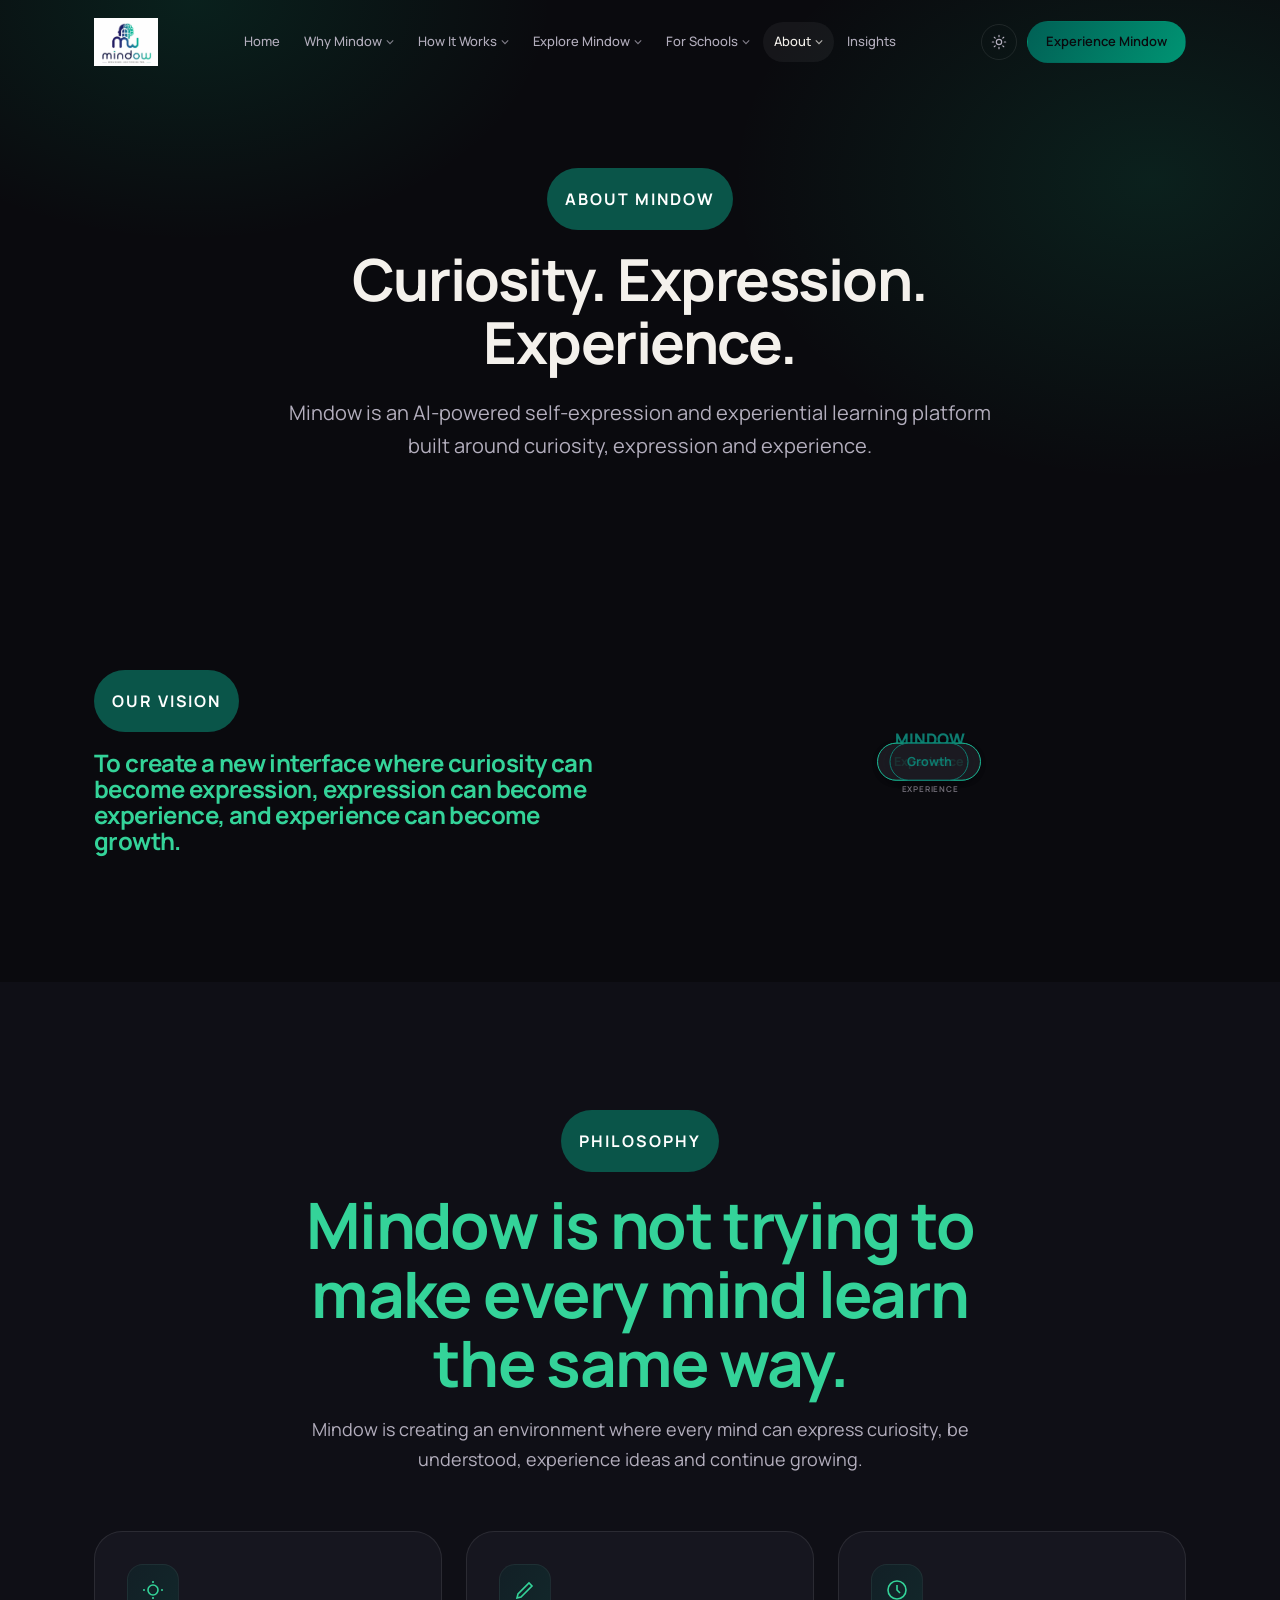
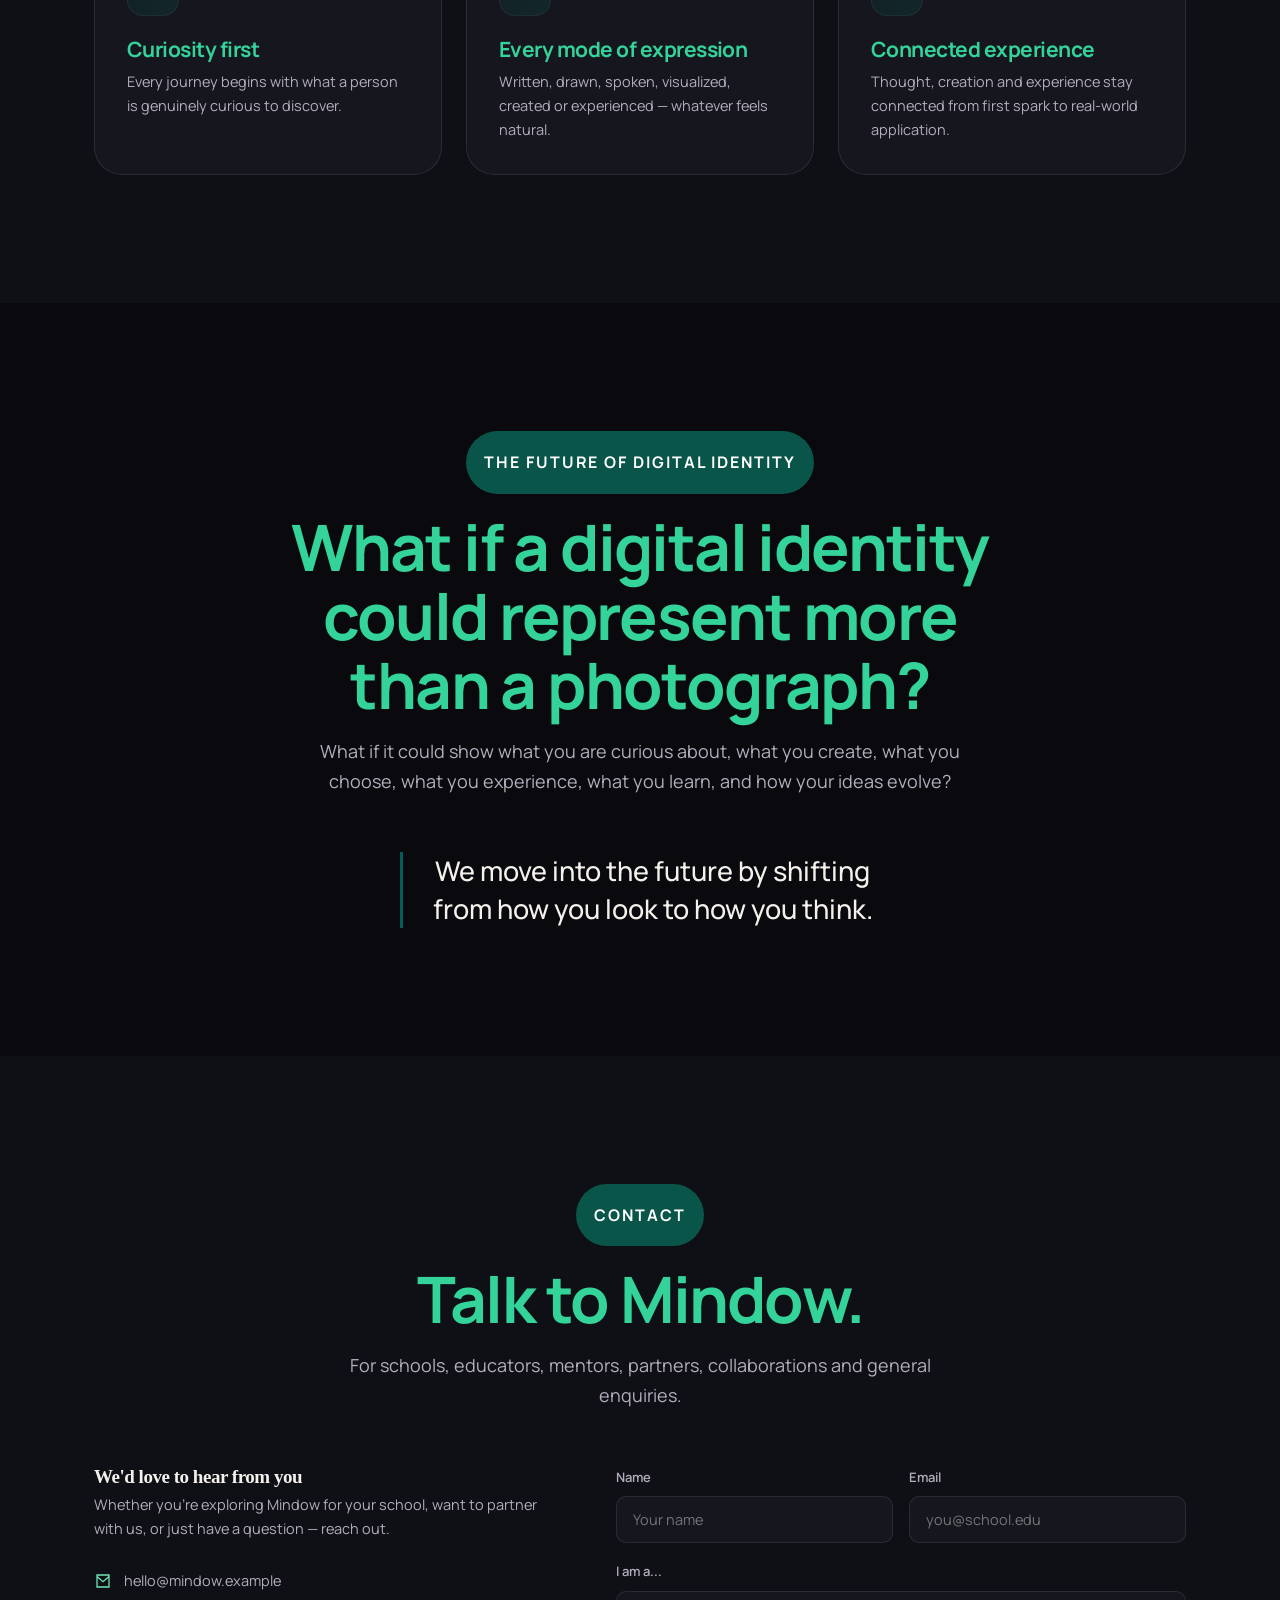
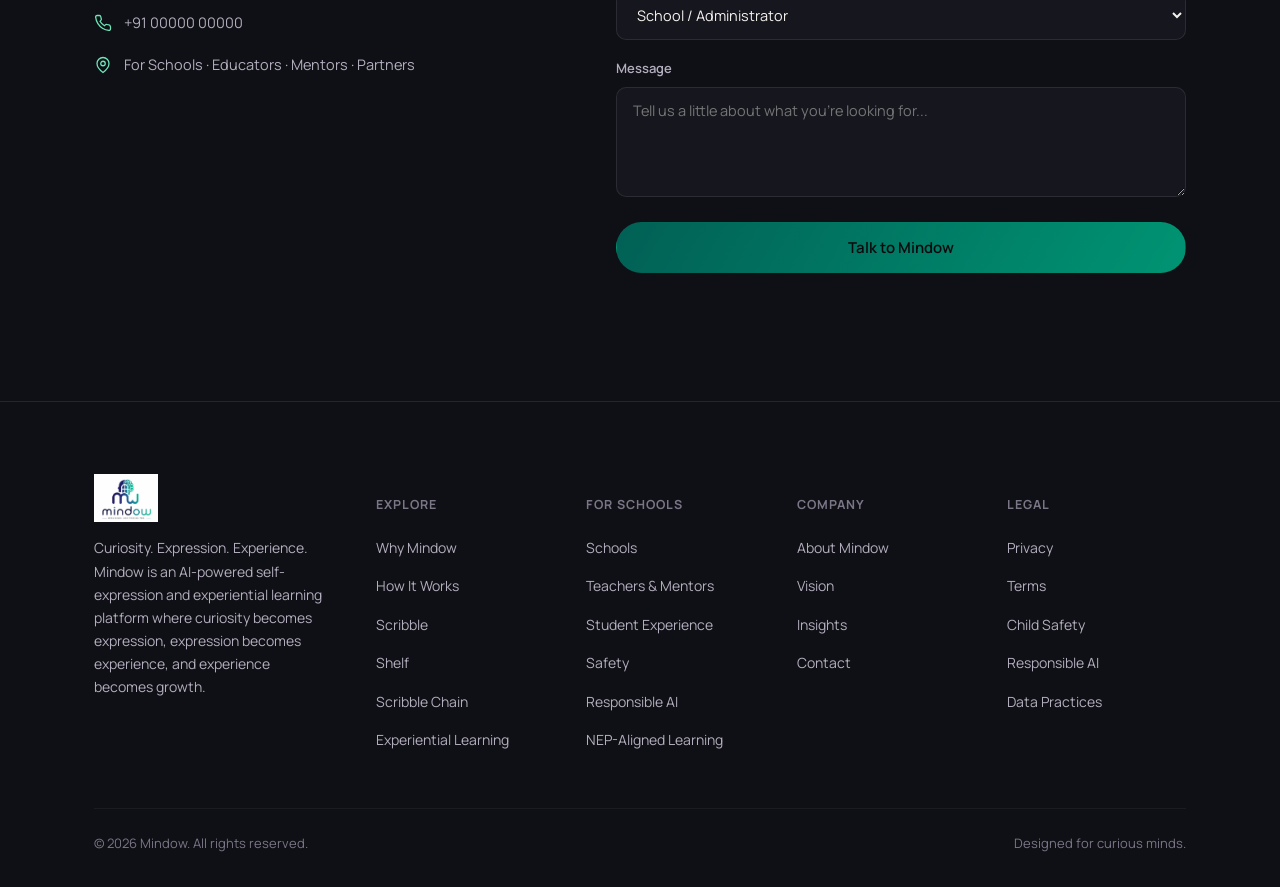
==== about.html @ be4a149d "Apply 7 design updates: logo, emerald green headings, remove login/intent-interface/scribble-chain, " ====
<!doctype html>
<html lang="en">
<head>
<meta charset="UTF-8">
<meta name="viewport" content="width=device-width, initial-scale=1.0">
<title>About Mindow — Curiosity. Expression. Experience.</title>
<meta name="description" content="Mindow is an AI-powered self-expression and experiential learning platform. Learn about our vision, philosophy, and the future of digital identity.">
<link rel="icon" href="data:image/svg+xml,%3Csvg xmlns='http://www.w3.org/2000/svg' viewBox='0 0 32 32'%3E%3Ccircle cx='16' cy='16' r='15' fill='%230a0a0e'/%3E%3Cpath d='M16 5v22M8 10c4 3 4 9 0 12M24 10c-4 3-4 9 0 12' stroke='%238b7cff' stroke-width='2' fill='none' stroke-linecap='round'/%3E%3C/svg%3E">
<link rel="stylesheet" href="css/style.css?v=7">
<script>(function(){try{var t=localStorage.getItem('mindow-theme');if(t==='light')document.documentElement.setAttribute('data-theme','light');}catch(e){}})();</script>
</head>
<body>

<header class="site-header">
  <div class="container nav-inner">
    <a href="index.html" class="logo"><img src="img/logo.png" alt="Mindow" class="logo-img"></a>
    <nav class="main-nav">
      <div class="nav-item"><a href="index.html" class="nav-link">Home</a></div>
      <div class="nav-item">
        <a href="why-mindow.html" class="nav-link">Why Mindow <svg class="nav-caret" viewBox="0 0 10 6" fill="none"><path d="M1 1l4 4 4-4" stroke="currentColor" stroke-width="1.4"/></svg></a>
        <div class="mega">
          <a href="why-mindow.html#the-problem"><span class="mega-title">The Problem</span><span class="mega-desc">Why digital identity needs to evolve</span></a>
          <a href="why-mindow.html#curiosity"><span class="mega-title">Learning Starts With Curiosity</span><span class="mega-desc">A different starting question</span></a>
          <a href="why-mindow.html#face-to-mind"><span class="mega-title">From Face to Mind</span><span class="mega-desc">The evolution of digital identity</span></a>
          <a href="why-mindow.html#expression"><span class="mega-title">Mode of Expression, Redefined</span><span class="mega-desc">Beyond words alone</span></a>
          <a href="why-mindow.html#philosophy"><span class="mega-title">Mindow Philosophy</span><span class="mega-desc">One environment, every mind</span></a>
        </div>
      </div>
      <div class="nav-item">
        <a href="how-it-works.html" class="nav-link">How It Works <svg class="nav-caret" viewBox="0 0 10 6" fill="none"><path d="M1 1l4 4 4-4" stroke="currentColor" stroke-width="1.4"/></svg></a>
        <div class="mega">
          <a href="how-it-works.html#scribble"><span class="mega-title">Scribble</span><span class="mega-desc">How I think & create</span></a>
          <a href="how-it-works.html#shelf"><span class="mega-title">Shelf</span><span class="mega-desc">What I choose & explore</span></a>
          <a href="how-it-works.html#intent-scribble"><span class="mega-title">Intent Interactive Scribble</span><span class="mega-desc">One idea, an entire journey</span></a>
          <a href="how-it-works.html#scribble-chain"><span class="mega-title">Scribble Chain</span><span class="mega-desc">Curiosity as a continuous loop</span></a>
          <a href="how-it-works.html#experiential-learning"><span class="mega-title">Experiential Learning</span><span class="mega-desc">Turning curiosity into experience</span></a>
          <a href="how-it-works.html#mentor-student"><span class="mega-title">Mentor ↔ Student</span><span class="mega-desc">A two-way interface</span></a>
          <a href="how-it-works.html#ai"><span class="mega-title">AI Understanding</span><span class="mega-desc">Assisting, never replacing judgment</span></a>
        </div>
      </div>
      <div class="nav-item">
        <a href="explore-mindow.html" class="nav-link">Explore Mindow <svg class="nav-caret" viewBox="0 0 10 6" fill="none"><path d="M1 1l4 4 4-4" stroke="currentColor" stroke-width="1.4"/></svg></a>
        <div class="mega">
          <a href="explore-mindow.html#scribble"><span class="mega-title">Experience a Scribble</span><span class="mega-desc">Try the interactive demo</span></a>
          <a href="explore-mindow.html#shelf"><span class="mega-title">Explore a Shelf</span><span class="mega-desc">See an evolving world of interests</span></a>
          <a href="explore-mindow.html#social-wall"><span class="mega-title">Social Wall</span><span class="mega-desc">Different minds, one environment</span></a>
          <a href="explore-mindow.html#learning-journey"><span class="mega-title">Learning Journey</span><span class="mega-desc">The full Mindow path</span></a>
          <a href="explore-mindow.html#loop"><span class="mega-title">Mindow Learning Loop</span><span class="mega-desc">The signature product loop</span></a>
        </div>
      </div>
      <div class="nav-item">
        <a href="for-schools.html" class="nav-link">For Schools <svg class="nav-caret" viewBox="0 0 10 6" fill="none"><path d="M1 1l4 4 4-4" stroke="currentColor" stroke-width="1.4"/></svg></a>
        <div class="mega">
          <a href="for-schools.html#overview"><span class="mega-title">For Schools</span><span class="mega-desc">A new interface, not another LMS</span></a>
          <a href="for-schools.html#mentors"><span class="mega-title">Teachers & Mentors</span><span class="mega-desc">New ways to communicate intent</span></a>
          <a href="for-schools.html#students"><span class="mega-title">Student Experience</span><span class="mega-desc">Express, create, explore</span></a>
          <a href="for-schools.html#experiential-learning"><span class="mega-title">Experiential Learning</span><span class="mega-desc">Connected, not disconnected</span></a>
          <a href="for-schools.html#safety"><span class="mega-title">Safety & Responsible AI</span><span class="mega-desc">Built in from the beginning</span></a>
          <a href="for-schools.html#nep"><span class="mega-title">NEP-Aligned Learning</span><span class="mega-desc">Experiential, holistic, competency-based</span></a>
        </div>
      </div>
      <div class="nav-item">
        <a href="about.html" class="nav-link active">About <svg class="nav-caret" viewBox="0 0 10 6" fill="none"><path d="M1 1l4 4 4-4" stroke="currentColor" stroke-width="1.4"/></svg></a>
        <div class="mega">
          <a href="about.html#about"><span class="mega-title">About Mindow</span><span class="mega-desc">Who we are</span></a>
          <a href="about.html#vision"><span class="mega-title">Vision</span><span class="mega-desc">Where we're headed</span></a>
          <a href="about.html#philosophy"><span class="mega-title">Philosophy</span><span class="mega-desc">The idea behind the product</span></a>
          <a href="about.html#future-identity"><span class="mega-title">The Future of Digital Identity</span><span class="mega-desc">More than a photograph</span></a>
          <a href="about.html#contact"><span class="mega-title">Contact</span><span class="mega-desc">Talk to Mindow</span></a>
        </div>
      </div>
      <div class="nav-item"><a href="insights.html" class="nav-link">Insights</a></div>
    </nav>
    <div class="nav-right">
      <button class="theme-toggle" aria-label="Toggle light and dark theme" type="button">
        <svg class="icon-sun" viewBox="0 0 24 24" fill="none" stroke="currentColor" stroke-width="1.8"><circle cx="12" cy="12" r="4"/><path d="M12 2v2M12 20v2M4.9 4.9l1.4 1.4M17.7 17.7l1.4 1.4M2 12h2M20 12h2M4.9 19.1l1.4-1.4M17.7 6.3l1.4-1.4" stroke-linecap="round"/></svg>
        <svg class="icon-moon" viewBox="0 0 24 24" fill="none" stroke="currentColor" stroke-width="1.8"><path d="M21 12.79A9 9 0 1111.21 3 7 7 0 0021 12.79z" stroke-linecap="round" stroke-linejoin="round"/></svg>
      </button>
      <a href="explore-mindow.html" class="btn btn-primary btn-sm">Experience Mindow</a>
      <button class="nav-toggle" aria-label="Open menu"><span></span><span></span><span></span></button>
    </div>
  </div>
</header>

<div class="mobile-panel">
  <a href="index.html" style="font-family:'Fraunces',serif;font-size:19px;display:block;padding:16px 0;border-bottom:1px solid var(--border-soft);">Home</a>
  <details class="mobile-group"><summary>Why Mindow <span>+</span></summary><ul>
    <li><a href="why-mindow.html#the-problem">The Problem</a></li>
    <li><a href="why-mindow.html#curiosity">Learning Starts With Curiosity</a></li>
    <li><a href="why-mindow.html#face-to-mind">From Face to Mind</a></li>
    <li><a href="why-mindow.html#expression">Mode of Expression, Redefined</a></li>
    <li><a href="why-mindow.html#philosophy">Mindow Philosophy</a></li>
  </ul></details>
  <details class="mobile-group"><summary>How It Works <span>+</span></summary><ul>
    <li><a href="how-it-works.html#scribble">Scribble</a></li>
    <li><a href="how-it-works.html#shelf">Shelf</a></li>
    <li><a href="how-it-works.html#intent-scribble">Intent Interactive Scribble</a></li>
    <li><a href="how-it-works.html#scribble-chain">Scribble Chain</a></li>
    <li><a href="how-it-works.html#mentor-student">Mentor ↔ Student</a></li>
  </ul></details>
  <details class="mobile-group"><summary>Explore Mindow <span>+</span></summary><ul>
    <li><a href="explore-mindow.html#scribble">Experience a Scribble</a></li>
    <li><a href="explore-mindow.html#shelf">Explore a Shelf</a></li>
    <li><a href="explore-mindow.html#social-wall">Social Wall</a></li>
    <li><a href="explore-mindow.html#loop">Mindow Learning Loop</a></li>
  </ul></details>
  <details class="mobile-group"><summary>For Schools <span>+</span></summary><ul>
    <li><a href="for-schools.html#overview">For Schools</a></li>
    <li><a href="for-schools.html#mentors">Teachers & Mentors</a></li>
    <li><a href="for-schools.html#students">Student Experience</a></li>
    <li><a href="for-schools.html#safety">Safety & Responsible AI</a></li>
    <li><a href="for-schools.html#nep">NEP-Aligned Learning</a></li>
  </ul></details>
  <details class="mobile-group" open><summary>About <span>+</span></summary><ul>
    <li><a href="about.html#about">About Mindow</a></li>
    <li><a href="about.html#vision">Vision</a></li>
    <li><a href="about.html#future-identity">Future of Digital Identity</a></li>
    <li><a href="about.html#contact">Contact</a></li>
  </ul></details>
  <a href="insights.html" style="font-family:'Fraunces',serif;font-size:19px;display:block;padding:16px 0;border-bottom:1px solid var(--border-soft);">Insights</a>
  <div class="mobile-cta">
    <a href="explore-mindow.html" class="btn btn-primary">Experience Mindow</a>
    <a href="for-schools.html" class="btn btn-ghost">For Schools</a>
  </div>
</div>

<main>

<section class="page-hero" id="about">
  <div class="bg-glow"></div>
  <div class="container">
    <div class="eyebrow" data-reveal>About Mindow</div>
    <h1 data-reveal data-reveal-delay="1">Curiosity. Expression. Experience.</h1>
    <p class="lede" data-reveal data-reveal-delay="2">Mindow is an AI-powered self-expression and experiential learning platform built around curiosity, expression and experience.</p>
  </div>
</section>

<section class="section" id="vision">
  <div class="container grid-2" style="gap:64px; align-items:center;">
    <div data-reveal>
      <div class="eyebrow">Our Vision</div>
      <h2>To create a new interface where curiosity can become expression, expression can become experience, and experience can become growth.</h2>
    </div>
    <div class="loop-wrap" data-reveal data-reveal-delay="2" style="max-width:420px">
      <svg class="loop-svg" viewBox="0 0 200 200"><circle class="track" cx="100" cy="100" r="88"/></svg>
      <div class="loop-center"><b>MINDOW</b><span>curiosity · expression · experience</span></div>
      <div class="loop-node">Curiosity</div>
      <div class="loop-node">Expression</div>
      <div class="loop-node">Experience</div>
      <div class="loop-node">Growth</div>
    </div>
  </div>
</section>

<section class="section section-alt" id="philosophy">
  <div class="container">
    <div class="section-head center">
      <div class="eyebrow">Philosophy</div>
      <h2>Mindow is not trying to make every mind learn the same way.</h2>
      <p>Mindow is creating an environment where every mind can express curiosity, be understood, experience ideas and continue growing.</p>
    </div>
    <div class="grid-3" data-reveal>
      <div class="card pillar-card"><div class="icon-badge"><svg viewBox="0 0 24 24" fill="none" stroke-width="1.6"><circle cx="12" cy="12" r="5"/><path d="M12 3v2M12 19v2M4 12H2M22 12h-2"/></svg></div><h3>Curiosity first</h3><p>Every journey begins with what a person is genuinely curious to discover.</p></div>
      <div class="card pillar-card"><div class="icon-badge"><svg viewBox="0 0 24 24" fill="none" stroke-width="1.6"><path d="M4 20l4-1 11-11-3-3L5 16z"/></svg></div><h3>Every mode of expression</h3><p>Written, drawn, spoken, visualized, created or experienced — whatever feels natural.</p></div>
      <div class="card pillar-card"><div class="icon-badge"><svg viewBox="0 0 24 24" fill="none" stroke-width="1.6"><circle cx="12" cy="12" r="9"/><path d="M12 7v5l3 3"/></svg></div><h3>Connected experience</h3><p>Thought, creation and experience stay connected from first spark to real-world application.</p></div>
    </div>
  </div>
</section>

<section class="section" id="future-identity">
  <div class="container">
    <div class="section-head center">
      <div class="eyebrow">The Future of Digital Identity</div>
      <h2>What if a digital identity could represent more than a photograph?</h2>
      <p>What if it could show what you are curious about, what you create, what you choose, what you experience, what you learn, and how your ideas evolve?</p>
    </div>
    <p class="key-message" style="text-align:center;max-width:480px;margin:0 auto" data-reveal>We move into the future by shifting from how you look to how you think.</p>
  </div>
</section>

<section class="section section-alt" id="contact">
  <div class="container">
    <div class="section-head center">
      <div class="eyebrow">Contact</div>
      <h2>Talk to Mindow.</h2>
      <p>For schools, educators, mentors, partners, collaborations and general enquiries.</p>
    </div>
    <div class="contact-wrap">
      <div data-reveal>
        <h4 style="font-family:'Fraunces',serif;font-size:19px;margin-bottom:6px">We'd love to hear from you</h4>
        <p style="font-size:14.5px">Whether you're exploring Mindow for your school, want to partner with us, or just have a question — reach out.</p>
        <ul class="contact-list">
          <li><svg viewBox="0 0 24 24" fill="none" stroke-width="1.7"><path d="M4 4h16v16H4zM4 6l8 7 8-7"/></svg> hello@mindow.example</li>
          <li><svg viewBox="0 0 24 24" fill="none" stroke-width="1.7"><path d="M22 16.9v3a2 2 0 01-2.2 2 19.8 19.8 0 01-8.6-3 19.5 19.5 0 01-6-6 19.8 19.8 0 01-3-8.7A2 2 0 014.1 2h3a2 2 0 012 1.7c.1.9.3 1.8.6 2.7a2 2 0 01-.5 2.1L8 9.7a16 16 0 006 6l1.2-1.2a2 2 0 012.1-.5c.9.3 1.8.5 2.7.6a2 2 0 011.7 2z"/></svg> +91 00000 00000</li>
          <li><svg viewBox="0 0 24 24" fill="none" stroke-width="1.7"><path d="M20 10c0 6-8 12-8 12s-8-6-8-12a8 8 0 0116 0z"/><circle cx="12" cy="10" r="3"/></svg> For Schools · Educators · Mentors · Partners</li>
        </ul>
      </div>
      <div data-reveal data-reveal-delay="2">
        <form data-static-form>
          <div class="grid-2" style="gap:16px;grid-template-columns:1fr 1fr">
            <div class="form-field"><label for="name">Name</label><input id="name" type="text" required placeholder="Your name"></div>
            <div class="form-field"><label for="email">Email</label><input id="email" type="email" required placeholder="you@school.edu"></div>
          </div>
          <div class="form-field">
            <label for="role">I am a...</label>
            <select id="role">
              <option>School / Administrator</option>
              <option>Educator / Mentor</option>
              <option>Parent / Guardian</option>
              <option>Partner / Collaborator</option>
              <option>General Enquiry</option>
            </select>
          </div>
          <div class="form-field"><label for="message">Message</label><textarea id="message" placeholder="Tell us a little about what you're looking for..."></textarea></div>
          <button type="submit" class="btn btn-primary" style="width:100%">Talk to Mindow</button>
        </form>
        <div class="form-success">Thank you — your message has been received. The Mindow team will be in touch shortly.</div>
      </div>
    </div>
  </div>
</section>

</main>

<footer class="site-footer">
  <div class="container">
    <div class="footer-grid">
      <div class="footer-brand">
        <a href="index.html" class="logo"><img src="img/logo.png" alt="Mindow" class="logo-img"></a>
        <p>Curiosity. Expression. Experience. Mindow is an AI-powered self-expression and experiential learning platform where curiosity becomes expression, expression becomes experience, and experience becomes growth.</p>
      </div>
      <div class="footer-col"><h5>Explore</h5><ul>
        <li><a href="why-mindow.html">Why Mindow</a></li>
        <li><a href="how-it-works.html">How It Works</a></li>
        <li><a href="how-it-works.html#scribble">Scribble</a></li>
        <li><a href="how-it-works.html#shelf">Shelf</a></li>
        <li><a href="how-it-works.html#scribble-chain">Scribble Chain</a></li>
        <li><a href="how-it-works.html#experiential-learning">Experiential Learning</a></li>
      </ul></div>
      <div class="footer-col"><h5>For Schools</h5><ul>
        <li><a href="for-schools.html">Schools</a></li>
        <li><a href="for-schools.html#mentors">Teachers & Mentors</a></li>
        <li><a href="for-schools.html#students">Student Experience</a></li>
        <li><a href="for-schools.html#safety">Safety</a></li>
        <li><a href="for-schools.html#safety">Responsible AI</a></li>
        <li><a href="for-schools.html#nep">NEP-Aligned Learning</a></li>
      </ul></div>
      <div class="footer-col"><h5>Company</h5><ul>
        <li><a href="about.html">About Mindow</a></li>
        <li><a href="about.html#vision">Vision</a></li>
        <li><a href="insights.html">Insights</a></li>
        <li><a href="about.html#contact">Contact</a></li>
      </ul></div>
      <div class="footer-col"><h5>Legal</h5><ul>
        <li><a href="legal.html#privacy">Privacy</a></li>
        <li><a href="legal.html#terms">Terms</a></li>
        <li><a href="legal.html#child-safety">Child Safety</a></li>
        <li><a href="legal.html#responsible-ai">Responsible AI</a></li>
        <li><a href="legal.html#data-practices">Data Practices</a></li>
      </ul></div>
    </div>
    <div class="footer-bottom">
      <span>© 2026 Mindow. All rights reserved.</span>
      <span>Designed for curious minds.</span>
    </div>
  </div>
</footer>

<script src="js/main.js"></script>
</body>
</html>
---- css/style.css ----
/* ==========================================================================
   MINDOW — Design System
   Curiosity. Expression. Experience.
   ========================================================================== */

@import url('https://fonts.googleapis.com/css2?family=Manrope:wght@400;500;600;700;800&display=swap');

:root, [data-theme="light"]{
  /* Beige base + emerald green accent */
  --bg:            #f5f0e8;
  --bg-soft:       #ede7d9;
  --surface:       #faf7f2;
  --surface-2:     #f0ebe1;
  --border:        rgba(20,16,10,0.12);
  --border-soft:   rgba(20,16,10,0.07);
  --hover-tint:    rgba(20,16,10,.045);
  --header-scrim:  rgba(245,240,232,.88);

  --text:          #18151f;
  --text-dim:      #514c5c;
  --text-faint:    #8b8695;

  --violet:        #016055;
  --violet-soft:   rgba(1,96,85,0.65);
  --coral:         #009473;
  --gold:          #016055;
  --teal:          #1cb08f;

  color-scheme: light;
}

[data-theme="dark"]{
  /* Dark base + emerald green accent */
  --bg:            #0a0a0e;
  --bg-soft:       #0f0f16;
  --surface:       #16161f;
  --surface-2:     #1c1c28;
  --border:        rgba(255,255,255,0.09);
  --border-soft:   rgba(255,255,255,0.05);
  --hover-tint:    rgba(255,255,255,.05);
  --header-scrim:  rgba(10,10,14,.78);

  --text:          #f4f1ec;
  --text-dim:      #b3aebd;
  --text-faint:    #7a7686;

  --violet:        #10b981;
  --violet-soft:   rgba(16,185,129,0.65);
  --coral:         #34d399;
  --gold:          #6ee7b7;
  --teal:          #34d399;

  color-scheme: dark;
}

:root{
  --grad-primary:  linear-gradient(120deg, #016055 0%, #009473 100%);
  --grad-soft:     linear-gradient(120deg, rgba(1,96,85,.14) 0%, rgba(0,148,115,.14) 100%);
  --grad-line:     linear-gradient(90deg, #016055, #009473);

  --radius-s:      10px;
  --radius-m:      18px;
  --radius-l:      28px;
  --radius-full:   999px;

  --container:     1220px;
  --gutter:        clamp(20px, 5vw, 64px);

  --ease:          cubic-bezier(.16,.84,.44,1);
  --shadow-soft:   0 30px 80px -30px rgba(0,0,0,.6);
}

*, *::before, *::after{ box-sizing:border-box; }
html{ scroll-behavior:smooth; }
section[id], article[id]{ scroll-margin-top:96px; }

body{
  margin:0;
  background:var(--bg);
  color:var(--text);
  font-family:'Manrope', -apple-system, BlinkMacSystemFont, sans-serif;
  font-size:16px;
  line-height:1.65;
  -webkit-font-smoothing:antialiased;
  overflow-x:hidden;
}

img,svg{ max-width:100%; display:block; }

h1,h2,h3,h4{
  font-family:'Manrope', sans-serif;
  font-weight:700;
  line-height:1.08;
  letter-spacing:-0.025em;
  margin:0;
  color:var(--text);
}

.section h2, .section h3, .section-head h2, .cl-heading { color: #013d35; }
[data-theme="dark"] .section h2, [data-theme="dark"] .section h3, [data-theme="dark"] .section-head h2, [data-theme="dark"] .cl-heading { color: #34d399; }

p{ margin:0; color:var(--text-dim); }

a{ color:inherit; text-decoration:none; }

ul{ margin:0; padding:0; list-style:none; }

button{ font-family:inherit; cursor:pointer; }

::selection{ background:var(--violet); color:#fff; }

/* Background noise / gradient wash used behind hero + big sections */
.bg-glow{
  position:absolute;
  inset:0;
  pointer-events:none;
  z-index:0;
  background:
    radial-gradient(600px 400px at 15% 0%, rgba(5,150,105,.16), transparent 60%),
    radial-gradient(700px 500px at 90% 20%, rgba(16,185,129,.13), transparent 60%);
}

/* ---------- layout ---------- */
.container{
  max-width:var(--container);
  margin:0 auto;
  padding:0 var(--gutter);
  position:relative;
  z-index:1;
}

.section{
  position:relative;
  padding:clamp(64px, 10vw, 140px) 0;
  overflow:hidden;
}

.section-tight{ padding:clamp(48px, 6vw, 88px) 0; }

.section-divider{
  border:none;
  height:1px;
  background:linear-gradient(90deg, transparent, var(--border), transparent);
  margin:0;
}

.section-alt{ background:var(--bg-soft); }

.eyebrow{
  display:inline-flex;
  align-items:center;
  gap:8px;
  font-size:16px;
  font-weight:700;
  letter-spacing:.12em;
  text-transform:uppercase;
   
  color:#FFF;
  margin-bottom:18px;
background: #0a5549;
  border-radius: 999px;
  padding :18px;
}

/* .eyebrow::before{
  content:'';
  width:7px; height:7px;
  border-radius:50%;
  background:var(--grad-primary);
} */

.section-head{
  max-width:720px;
  margin-bottom:56px;
}

.section-head.center{ margin-left:auto; margin-right:auto; text-align:center; }

.section-head h2{ font-size:clamp(36px, 5vw, 64px); }

.section-head p{ margin-top:18px; font-size:18px; max-width:60ch; }

.section-head.center p{ margin-left:auto; margin-right:auto; }

.grad-text{
  background:var(--grad-primary);
  -webkit-background-clip:text;
  background-clip:text;
  color:transparent;
}

.lede{ font-size:clamp(17px, 1.6vw, 20px); color:var(--text-dim); max-width:62ch; }

.key-message{
  font-family:'Manrope', sans-serif;
  font-size:clamp(20px, 2.2vw, 27px);
  font-weight:500;
  color:var(--text);
  line-height:1.4;
  border-left:3px solid transparent;
  border-image:var(--grad-line) 1;
  padding-left:22px;
}

/* ---------- buttons ---------- */
.btn{
  display:inline-flex;
  align-items:center;
  justify-content:center;
  gap:10px;
  padding:14px 28px;
  border-radius:var(--radius-full);
  font-size:15px;
  font-weight:600;
  border:1px solid transparent;
  transition:transform .35s var(--ease), box-shadow .35s var(--ease), border-color .3s, background .3s, opacity .3s;
  white-space:nowrap;
}

.btn-primary{
  background:var(--grad-primary);
  color:#0a0a0e;
}
.btn-primary:hover{ transform:translateY(-2px); box-shadow:0 16px 40px -12px rgba(5,150,105,.5); }

.btn-ghost{
  background:transparent;
  border-color:var(--border);
  color:var(--text);
}
.btn-ghost:hover{ border-color:var(--violet-soft); background:rgba(5,150,105,.08); transform:translateY(-2px); }

.btn-sm{ padding:9px 18px; font-size:13px; white-space:nowrap; }

.btn-row{ display:flex; gap:16px; flex-wrap:wrap; align-items:center; }

.arrow{ transition:transform .3s var(--ease); }
.btn:hover .arrow{ transform:translateX(4px); }

/* ==========================================================================
   HEADER / NAV
   ========================================================================== */
.site-header{
  position:fixed;
  top:0; left:0; right:0;
  z-index:100;
  padding:18px 0;
  transition:background .35s var(--ease), border-color .35s var(--ease), padding .35s var(--ease);
  border-bottom:1px solid transparent;
}

.site-header.scrolled{
  background:var(--header-scrim);
  backdrop-filter:blur(16px) saturate(140%);
  -webkit-backdrop-filter:blur(16px) saturate(140%);
  border-bottom-color:var(--border);
  padding:12px 0;
}

.nav-inner{
  display:flex;
  align-items:center;
  justify-content:space-between;
  gap:10px;
  flex-wrap:nowrap;
}

.logo{
  display:flex;
  align-items:center;
  gap:8px;
  font-family:'Manrope', sans-serif;
  font-weight:600;
  font-size:19px;
  letter-spacing:-.01em;
  flex-shrink:0;
  white-space:nowrap;
}

.logo .mark{ width:26px; height:26px; flex-shrink:0; }

/* Logo mark — icon crop of the PNG */
.logo-img{
  height:48px;
  width:auto;
  border-radius:0;
  object-fit:contain;
  flex-shrink:0;
  display:block;
  background:transparent;
  border:none;
  box-shadow:none;
}

/* Logo wordmark */
.logo-word{
  font-family:'Manrope', sans-serif;
  font-size:21px;
  font-weight:800;
  letter-spacing:-0.03em;
  background:linear-gradient(135deg, #1a3d7c 0%, #016055 100%);
  -webkit-background-clip:text;
  -webkit-text-fill-color:transparent;
  background-clip:text;
  line-height:1;
}
[data-theme="dark"] .logo-word{
  background:linear-gradient(135deg, #60a5fa 0%, #34d399 100%);
  -webkit-background-clip:text;
  background-clip:text;
}

.main-nav{
  display:flex;
  align-items:center;
  gap:2px;
  flex-shrink:1;
  min-width:0;
}

.nav-item{ position:relative; flex-shrink:0; }

.nav-link{
  display:flex;
  align-items:center;
  gap:4px;
  padding:9px 11px;
  font-size:13px;
  font-weight:500;
  white-space:nowrap;
  color:var(--text-dim);
  border-radius:var(--radius-full);
  transition:color .25s, background .25s;
}

.nav-item:hover > .nav-link, .nav-link.active{
  color:var(--text);
  background:var(--hover-tint);
}

.nav-caret{ width:8px; height:8px; flex-shrink:0; transition:transform .3s var(--ease); opacity:.7; }
.nav-item:hover .nav-caret{ transform:rotate(180deg); }

.mega{
  position:absolute;
  top:calc(100% + 14px);
  left:50%;
  transform:translateX(-50%) translateY(6px);
  min-width:320px;
  background:var(--surface);
  border:1px solid var(--border);
  border-radius:var(--radius-m);
  padding:14px;
  box-shadow:var(--shadow-soft);
  opacity:0;
  visibility:hidden;
  transition:opacity .25s var(--ease), transform .25s var(--ease), visibility .25s;
  display:grid;
  gap:2px;
}

.nav-item:hover .mega{
  opacity:1;
  visibility:visible;
  transform:translateX(-50%) translateY(0);
}

.mega a{
  display:flex;
  flex-direction:column;
  gap:2px;
  padding:11px 14px;
  border-radius:var(--radius-s);
  transition:background .2s;
}
.mega a:hover{ background:var(--hover-tint); }
.mega a .mega-title{ font-size:14px; font-weight:600; color:var(--text); }
.mega a .mega-desc{ font-size:12.5px; color:var(--text-faint); }

.nav-right{ display:flex; align-items:center; gap:10px; flex-shrink:0; }
.nav-login{ font-size:13.5px; font-weight:500; color:var(--text-dim); white-space:nowrap; padding:0 2px; }
.nav-login:hover{ color:var(--text); }

.theme-toggle{
  display:flex;
  align-items:center;
  justify-content:center;
  width:36px; height:36px;
  border-radius:50%;
  border:1px solid var(--border);
  background:transparent;
  color:var(--text-dim);
  flex-shrink:0;
  transition:color .25s, border-color .25s, background .25s;
}
.theme-toggle:hover{ color:var(--text); border-color:var(--violet-soft); background:var(--hover-tint); }
.theme-toggle svg{ width:16px; height:16px; }
.theme-toggle .icon-moon{ display:none; }
[data-theme="light"] .theme-toggle .icon-sun{ display:none; }
[data-theme="light"] .theme-toggle .icon-moon{ display:block; }

.nav-toggle{
  display:none;
  width:40px; height:40px;
  border-radius:var(--radius-s);
  border:1px solid var(--border);
  background:transparent;
  align-items:center;
  justify-content:center;
  flex-direction:column;
  gap:5px;
}
.nav-toggle span{ width:18px; height:1.5px; background:var(--text); display:block; transition:transform .3s, opacity .3s; }

/* mobile navigation */
.mobile-panel{
  display:flex; position:fixed; inset:0; z-index:99; flex-direction:column;
  background:var(--bg); padding:92px 24px 32px; overflow-y:auto; overscroll-behavior:contain;
  opacity:0; visibility:hidden; transform:translateY(-10px); pointer-events:none;
  transition:opacity .25s var(--ease), transform .25s var(--ease), visibility .25s;
}
.mobile-panel.open{opacity:1; visibility:visible; transform:none; pointer-events:auto;}
.mobile-panel > a, .mobile-group{border-bottom:1px solid var(--border-soft);}
.mobile-panel > a{display:flex; align-items:center; min-height:56px; padding:0; font-family:inherit !important; font-size:17px !important; font-weight:600; color:var(--text);}
.mobile-group{padding:0;}
.mobile-group > summary{min-height:58px; padding:0; font-family:inherit; font-size:17px; font-weight:600; color:var(--text); list-style:none; cursor:pointer; display:flex; justify-content:space-between; align-items:center; gap:20px;}
.mobile-group > summary::-webkit-details-marker{display:none;}
.mobile-group > summary span{width:28px; height:28px; display:grid; place-items:center; border:1px solid var(--border); border-radius:50%; color:var(--text-dim); font-size:16px; font-weight:700; transition:transform .25s ease, background .2s ease;}
.mobile-group[open] > summary span{transform:rotate(45deg); background:var(--hover-tint);}
.mobile-group ul{margin:0 0 12px; padding:4px 0 4px 14px; display:grid; gap:2px; border-left:1px solid var(--border);}
.mobile-group ul a{display:block; padding:9px 12px; border-radius:8px; color:var(--text-dim); font-size:14px; line-height:1.4;}
.mobile-group ul a:hover,.mobile-group ul a:focus-visible{color:var(--text); background:var(--hover-tint);}
.mobile-cta{margin-top:auto; padding-top:24px; display:grid; gap:10px;}
.mobile-cta .btn{width:100%; justify-content:center;}



/* ==========================================================================
   HERO
   ========================================================================== */
.hero{
  padding:calc(64px + 12px) 0 60px;
  position:relative;
}

.hero-grid{
  display:grid;
  grid-template-columns:1fr 1fr;
  gap:48px;
  align-items:center;
}

.hl{
  color:var(--violet);
  font-style:italic;
}
.hero-premessage{
  font-size:clamp(14px, 1.3vw, 18px);
  font-weight:500;
  color:var(--text-dim);
  letter-spacing:0;
  line-height:1.5;
  margin:10px 0 18px;
}
.hero-premessage .hl{
  font-weight:600;
}
.hero h1{
  font-size:clamp(42px, 5.6vw, 72px);
  line-height:1.04;
  margin:0 0 0;
}

.hero .lede{ margin-top:18px; font-size:clamp(15px,1.4vw,17.5px); max-width:52ch; }

.hero-support{ display:none; }

.hero .btn-row{ margin-top:28px; }

/* ==========================================================================
   HERO V2 — Homepage redesign
   ========================================================================== */
.hero-v2{
  padding:calc(72px + 60px) 0 88px;
  position:relative;
  overflow:hidden;
}
.hv2-glow-green{
  position:absolute;
  width:720px; height:720px;
  border-radius:50%;
  background:radial-gradient(circle, rgba(1,96,85,.13) 0%, transparent 64%);
  right:-120px; top:-140px;
  pointer-events:none;
}
.hv2-glow-lavender{
  position:absolute;
  width:380px; height:380px;
  border-radius:50%;
  background:radial-gradient(circle, rgba(139,124,255,.07) 0%, transparent 68%);
  top:20px; right:220px;
  pointer-events:none;
}
.hv2-grid{
  display:grid;
  grid-template-columns:45fr 55fr;
  gap:72px;
  align-items:center;
}

/* LEFT */
.hv2-left{ padding-right:8px; }
.hv2-h1{
  font-size:clamp(38px, 4.7vw, 66px);
  line-height:1.07;
  letter-spacing:-0.022em;
  margin:18px 0 0;
  max-width:13ch;
}
.hv2-copy{
  margin-top:20px;
  font-size:16.5px;
  line-height:1.68;
  color:var(--text-dim);
  max-width:44ch;
}
.hv2-btns{ margin-top:34px; gap:12px; }
.hv2-play-btn{ display:inline-flex; align-items:center; gap:7px; }

/* RIGHT */
.hv2-right{
  position:relative;
  padding:44px 0 44px 8px;
}

/* Floating mini-cards */
.hv2-fc{
  position:absolute;
  display:flex;
  align-items:center;
  gap:10px;
  padding:10px 15px;
  border-radius:14px;
  border:1px solid rgba(0,0,0,0.09);
  background:rgba(252,250,246,0.94);
  backdrop-filter:blur(10px);
  box-shadow:0 8px 28px -8px rgba(0,0,0,0.13);
  font-size:12.5px;
  z-index:4;
  white-space:nowrap;
}
.hv2-fc-1{ top:10px; left:-20px; animation:hv2-float 6.5s ease-in-out infinite; }
.hv2-fc-2{ bottom:80px; left:-16px; animation:hv2-float 7.5s ease-in-out infinite 0.9s; }
.hv2-fc-3{ top:48px; right:-12px; animation:hv2-float 8s ease-in-out infinite 0.4s; }
@keyframes hv2-float{
  0%,100%{ transform:translateY(0); }
  50%{ transform:translateY(-7px); }
}
.hv2-fc-dot{
  width:9px; height:9px;
  border-radius:50%;
  background:var(--violet);
  flex-shrink:0;
  animation:hv2-pulse 2.2s ease-in-out infinite;
}
.hv2-fc-icon{
  width:28px; height:28px;
  border-radius:8px;
  background:var(--grad-soft);
  display:flex; align-items:center; justify-content:center;
  flex-shrink:0;
  color:var(--violet);
}
.hv2-fc-label{
  font-size:10px;
  font-weight:700;
  text-transform:uppercase;
  letter-spacing:.07em;
  color:var(--text-faint);
}
.hv2-fc-val{
  font-size:12.5px;
  font-weight:600;
  color:var(--text);
  margin-top:1px;
}

/* Main product card */
.hv2-card{
  background:#fdfcf9;
  border:1px solid rgba(0,0,0,0.11);
  border-radius:20px;
  box-shadow:
    0 2px 4px rgba(0,0,0,0.04),
    0 12px 40px -12px rgba(0,0,0,0.14),
    0 32px 80px -24px rgba(0,0,0,0.10);
  overflow:hidden;
  transition:transform .5s var(--ease), box-shadow .5s var(--ease);
}
.hv2-card:hover{
  transform:translateY(-5px) scale(1.006);
  box-shadow:
    0 2px 4px rgba(0,0,0,0.04),
    0 20px 56px -12px rgba(0,0,0,0.18),
    0 48px 96px -24px rgba(0,0,0,0.12);
}
/* Browser chrome */
.hv2-chrome{
  display:flex;
  align-items:center;
  gap:12px;
  padding:11px 16px;
  background:#f0ede7;
  border-bottom:1px solid rgba(0,0,0,0.07);
}
.hv2-dots{ display:flex; gap:5px; }
.hv2-dots span{
  width:10px; height:10px;
  border-radius:50%;
}
.hv2-dots span:nth-child(1){ background:#ff5f57; }
.hv2-dots span:nth-child(2){ background:#ffbd2e; }
.hv2-dots span:nth-child(3){ background:#28ca41; }
.hv2-addressbar{
  flex:1;
  text-align:center;
  font-size:11px;
  color:rgba(24,21,31,0.38);
  background:rgba(0,0,0,0.06);
  border-radius:6px;
  padding:4px 12px;
  font-weight:500;
  max-width:160px;
  margin:0 auto;
}

/* App content */
.hv2-body{
  padding:20px 20px 18px;
  display:flex;
  flex-direction:column;
  gap:14px;
}
.hv2-greeting{
  display:flex;
  align-items:center;
  gap:11px;
}
.hv2-avatar{
  width:34px; height:34px;
  border-radius:50%;
  background:var(--grad-primary);
  color:#fff;
  font-size:13px;
  font-weight:800;
  display:flex; align-items:center; justify-content:center;
  flex-shrink:0;
}
.hv2-name{
  font-size:13.5px;
  font-weight:700;
  color:var(--text);
}
.hv2-grade{
  font-size:11px;
  color:var(--text-faint);
  margin-top:2px;
}
.hv2-scribble-wrap{
  background:#f7f4ef;
  border:1px solid rgba(0,0,0,0.07);
  border-radius:13px;
  padding:13px 15px;
}
.hv2-prompt-lbl{
  font-size:10px;
  font-weight:700;
  text-transform:uppercase;
  letter-spacing:.08em;
  color:var(--text-faint);
  margin-bottom:6px;
}
.hv2-scribble-box{
  font-size:13px;
  color:var(--text-dim);
  line-height:1.55;
  display:flex;
  align-items:baseline;
  gap:1px;
}
.hv2-scribble-text{ flex:1; }
.hv2-cursor{
  display:inline-block;
  width:2px; height:13px;
  background:var(--violet);
  border-radius:1px;
  flex-shrink:0;
  animation:hv2-blink 1.1s step-end infinite;
  vertical-align:text-bottom;
}
@keyframes hv2-blink{
  0%,100%{ opacity:1; }
  50%{ opacity:0; }
}
.hv2-world-lbl{
  font-size:10px;
  font-weight:700;
  text-transform:uppercase;
  letter-spacing:.08em;
  color:var(--text-faint);
  margin-bottom:8px;
}
.hv2-stats{
  display:grid;
  grid-template-columns:repeat(4,1fr);
  gap:7px;
}
.hv2-stat{
  background:#f7f4ef;
  border:1px solid rgba(0,0,0,0.06);
  border-radius:10px;
  padding:10px 6px;
  text-align:center;
}
.hv2-stat b{
  display:block;
  font-size:18px;
  font-weight:800;
  color:var(--text);
  line-height:1;
}
.hv2-stat span{
  display:block;
  font-size:9.5px;
  font-weight:600;
  color:var(--text-faint);
  margin-top:3px;
  letter-spacing:.03em;
}
.hv2-ai{
  background:linear-gradient(135deg, rgba(1,96,85,.07) 0%, rgba(0,148,115,.04) 100%);
  border:1px solid rgba(1,96,85,.2);
  border-radius:12px;
  padding:13px 15px;
}
.hv2-ai-header{
  display:flex;
  align-items:center;
  gap:7px;
  font-size:10.5px;
  font-weight:700;
  text-transform:uppercase;
  letter-spacing:.07em;
  color:var(--violet);
  margin-bottom:7px;
}
.hv2-ai-pulse{
  width:8px; height:8px;
  border-radius:50%;
  background:var(--violet);
  flex-shrink:0;
  animation:hv2-pulse 2s ease-in-out infinite;
}
@keyframes hv2-pulse{
  0%,100%{ opacity:1; transform:scale(1); }
  50%{ opacity:.55; transform:scale(.8); }
}
.hv2-ai-body{
  font-size:12.5px;
  color:var(--text-dim);
  line-height:1.5;
}
.hv2-ai-link{
  display:inline-block;
  margin-top:7px;
  font-size:11.5px;
  font-weight:700;
  color:var(--violet);
  cursor:pointer;
}

/* Transition strip */
.hv2-strip{
  border-top:1px solid var(--border);
  border-bottom:1px solid var(--border);
  background:var(--surface-2);
  padding:15px 0;
}
.hv2-strip-inner{
  display:flex;
  align-items:center;
  justify-content:center;
  gap:16px;
  flex-wrap:wrap;
  font-size:10.5px;
  font-weight:800;
  letter-spacing:.13em;
  text-transform:uppercase;
  color:var(--text-dim);
}
.hv2-arr{
  color:var(--violet);
  font-weight:400;
  font-size:12px;
}

/* Dark mode overrides */
[data-theme="dark"] .hv2-fc{
  background:rgba(22,22,31,.96);
  border-color:rgba(255,255,255,.1);
}
[data-theme="dark"] .hv2-card{
  background:#15151e;
  border-color:rgba(255,255,255,.09);
}
[data-theme="dark"] .hv2-chrome{
  background:#1c1c28;
  border-color:rgba(255,255,255,.06);
}
[data-theme="dark"] .hv2-addressbar{ color:rgba(255,255,255,.3); background:rgba(255,255,255,.06); }
[data-theme="dark"] .hv2-scribble-wrap,
[data-theme="dark"] .hv2-stat{ background:#1c1c28; border-color:rgba(255,255,255,.06); }
[data-theme="dark"] .hv2-ai{ background:linear-gradient(135deg, rgba(1,96,85,.12) 0%, rgba(0,148,115,.07) 100%); }

/* Responsive */
@media(max-width:1024px){
  .hv2-grid{ grid-template-columns:1fr; gap:52px; }
  .hv2-right{ padding:40px 0 0; }
  .hv2-fc-1,.hv2-fc-2,.hv2-fc-3{ display:none; }
  .hv2-h1{ max-width:100%; }
  .hv2-copy{ max-width:100%; }
}
@media(max-width:600px){
  .hero-v2{ padding:calc(72px + 40px) 0 56px; }
  .hv2-stats{ grid-template-columns:repeat(2,1fr); }
  .hv2-strip-inner{ gap:10px; font-size:9.5px; }
}

.page-hero{
  padding:calc(120px + 48px) 0 80px;
  text-align:center;
}
.page-hero .eyebrow{ justify-content:center; }
.page-hero h1{ font-size:clamp(36px, 5vw, 58px); max-width:16ch; margin:0 auto; }
.page-hero .lede{ margin:22px auto 0; text-align:center; }
.page-hero .btn-row{ justify-content:center; margin-top:34px; }

/* ==========================================================================
   REVEAL ANIMATION
   ========================================================================== */
[data-reveal]{
  opacity:0;
  transform:translateY(28px);
  transition:opacity .8s var(--ease), transform .8s var(--ease);
}
[data-reveal].in{ opacity:1; transform:none; }
[data-reveal-delay="1"]{ transition-delay:.08s; }
[data-reveal-delay="2"]{ transition-delay:.16s; }
[data-reveal-delay="3"]{ transition-delay:.24s; }
[data-reveal-delay="4"]{ transition-delay:.32s; }

/* ==========================================================================
   IDENTITY LOOP (hero visual)
   ========================================================================== */
.identity-loop{
  position:relative;
  aspect-ratio:1/1;
  max-width:520px;
  margin:0 auto;
}
.identity-loop .ring{
  position:absolute; inset:0;
  border-radius:50%;
  border:1px dashed var(--border);
  animation:spin 60s linear infinite;
}
.identity-loop .ring-2{ inset:44px; border-color:rgba(5,150,105,.18); animation-duration:44s; animation-direction:reverse; }
.identity-loop .core{
  position:absolute; inset:32%;
  border-radius:50%;
  background:radial-gradient(circle at 32% 28%, #232233, #0d0d13 70%);
  border:1px solid var(--border);
  display:flex; align-items:center; justify-content:center;
  box-shadow:0 0 80px -10px rgba(5,150,105,.35);
}
.identity-loop .core-face{ width:38%; height:38%; opacity:.9; }
.identity-loop .node{
  position:absolute;
  transform:translate(-50%,-50%);
  background:var(--surface);
  border:1px solid var(--border);
  padding:8px 14px;
  border-radius:var(--radius-full);
  font-size:12.5px;
  font-weight:600;
  white-space:nowrap;
  animation:float 7s ease-in-out infinite;
  box-shadow:0 12px 30px -10px rgba(0,0,0,.6);
}
@keyframes spin{ to{ transform:rotate(360deg); } }
@keyframes float{ 0%,100%{ translate:0 0; } 50%{ translate:0 -8px; } }

/* ==========================================================================
   FACE → MIND flow
   ========================================================================== */
.evolve-flow{
  display:grid;
  gap:0;
  max-width:520px;
  margin:0 auto;
}
.evolve-step{
  display:flex;
  align-items:center;
  gap:18px;
  padding:16px 0;
  position:relative;
}
.evolve-step:not(:last-child)::after{
  content:'';
  position:absolute;
  left:23px; top:56px; bottom:-16px;
  width:1px;
  background:linear-gradient(var(--border), transparent);
}
.evolve-dot{
  width:46px; height:46px; flex-shrink:0;
  border-radius:50%;
  display:flex; align-items:center; justify-content:center;
  background:var(--surface);
  border:1px solid var(--border);
  font-family:'Manrope',sans-serif; font-weight:600; font-size:16px;
}
.evolve-step.final .evolve-dot{ background:var(--grad-primary); color:#0a0a0e; border-color:transparent; }
.evolve-label b{ display:block; font-family:'Manrope',sans-serif; font-size:17px; font-weight:600; color:var(--text); }
.evolve-label span{ font-size:13.5px; color:var(--text-faint); }

/* ==========================================================================
   PILLARS / THREE UP CARDS
   ========================================================================== */
.grid-3{ display:grid; grid-template-columns:repeat(3,1fr); gap:24px; }
.grid-2{ display:grid; grid-template-columns:repeat(2,1fr); gap:24px; }

.card{
  background:var(--surface);
  border:1px solid var(--border);
  border-radius:var(--radius-l);
  padding:32px;
  transition:transform .4s var(--ease), border-color .4s;
}
.card:hover{ transform:translateY(-6px); border-color:var(--border); }

.pillar-card .icon-badge{ margin-bottom:22px; }
.pillar-card h3{ font-size:21px; margin-bottom:10px; }
.pillar-card p{ font-size:14.5px; }

.icon-badge{
  width:52px; height:52px;
  border-radius:16px;
  display:flex; align-items:center; justify-content:center;
  background:var(--grad-soft);
  border:1px solid var(--border-soft);
}
.icon-badge svg{ width:24px; height:24px; stroke:#013d35; }
[data-theme="dark"] .icon-badge svg{ stroke:#34d399; }

/* ==========================================================================
   CURIOUS → EXPRESS → EXPLORE → EXPERIENCE flow strip
   ========================================================================== */
.flow-strip{
  display:flex;
  align-items:center;
  justify-content:center;
  flex-wrap:wrap;
  gap:0;
}
.flow-node{
  display:flex; flex-direction:column; align-items:center; gap:12px;
  padding:0 28px;
  text-align:center;
}
.flow-node .flow-num{
  width:64px; height:64px;
  border-radius:50%;
  background:var(--surface);
  border:1px solid var(--border);
  display:flex; align-items:center; justify-content:center;
  font-family:'Manrope',sans-serif; font-size:20px; font-weight:600;
}
.flow-node span{ font-size:14px; font-weight:600; letter-spacing:.03em; text-transform:uppercase; color:var(--text-dim); }
.flow-arrow{ color:var(--text-faint); flex-shrink:0; }
.flow-arrow svg{ width:26px; height:26px; }

@media(max-width:820px){
  .flow-strip{ flex-direction:column; }
  .flow-arrow svg{ transform:rotate(90deg); }
}

/* ==========================================================================
   PRODUCT INTRO CARDS (Scribble / Shelf / Intent / Experience / Chain)
   ========================================================================== */
.product-grid{ display:grid; grid-template-columns:repeat(5,1fr); gap:16px; }
.product-card{
  background:var(--surface);
  border:1px solid var(--border);
  border-radius:var(--radius-m);
  padding:22px 20px;
  transition:transform .35s var(--ease), border-color .35s;
}
.product-card:hover{ transform:translateY(-6px); border-color:var(--violet-soft); }
.product-card .tag{ font-size:11.5px; font-weight:700; letter-spacing:.1em; text-transform:uppercase; color:var(--coral); }
.product-card h4{ font-size:18px; margin:10px 0 6px; }
.product-card p{ font-size:13px; }

@media(max-width:980px){ .product-grid{ grid-template-columns:repeat(2,1fr);} }
@media(max-width:560px){ .product-grid{ grid-template-columns:1fr;} }

/* ==========================================================================
   SCRIBBLE DEMO
   ========================================================================== */
.scribble-demo{
  display:grid;
  grid-template-columns:260px 1fr;
  gap:0;
  background:var(--surface);
  border:1px solid var(--border);
  border-radius:var(--radius-l);
  overflow:hidden;
}
.scribble-controls{
  padding:28px 22px;
  border-right:1px solid var(--border);
  display:flex; flex-direction:column; gap:8px;
  background:var(--surface-2);
}
.scribble-controls p.hint{ font-size:12.5px; color:var(--text-faint); margin-bottom:10px; }
.layer-toggle{
  display:flex; align-items:center; gap:12px;
  padding:11px 14px;
  border-radius:var(--radius-s);
  border:1px solid var(--border);
  background:transparent;
  color:var(--text-dim);
  font-size:13.5px;
  font-weight:600;
  text-align:left;
  transition:.25s;
}
.layer-toggle svg{ width:17px; height:17px; flex-shrink:0; opacity:.8; }
.layer-toggle.active{ background:rgba(5,150,105,.12); border-color:var(--violet-soft); color:var(--text); }
.layer-toggle:hover{ border-color:var(--violet-soft); }

.scribble-canvas{
  position:relative;
  min-height:380px;
  padding:28px;
  background:
    radial-gradient(400px 260px at 80% 10%, rgba(16,185,129,.10), transparent 60%),
    radial-gradient(400px 260px at 10% 90%, rgba(5,150,105,.12), transparent 60%);
  display:flex; flex-wrap:wrap; align-content:flex-start; gap:14px;
}
.scribble-canvas .placeholder{
  margin:auto;
  color:var(--text-faint);
  font-size:14px;
  text-align:center;
}
.chip{
  background:var(--bg-soft);
  border:1px solid var(--border);
  border-radius:var(--radius-m);
  padding:14px 16px;
  font-size:13px;
  display:flex; align-items:center; gap:10px;
  animation:pop .4s var(--ease);
  max-width:220px;
}
.chip svg{ width:16px; height:16px; flex-shrink:0; }
@keyframes pop{ from{ opacity:0; transform:scale(.85);} to{opacity:1; transform:scale(1);} }
.chip.text{ font-style:italic; color:var(--text-dim); }
.chip.drawing{ padding:10px; }
.chip.drawing svg{ width:64px; height:40px; }
.chip.voice{ width:140px; }
.chip .wave{ display:flex; align-items:flex-end; gap:2px; height:20px; }
.chip .wave i{ width:3px; background:var(--teal); border-radius:2px; animation:wave 1s ease-in-out infinite; }

@keyframes wave{ 0%,100%{ height:20%;} 50%{ height:100%;} }

.one-expression-banner{
  margin-top:auto;
  align-self:flex-end;
  width:100%;
  border-top:1px dashed var(--border);
  padding-top:14px;
  font-size:13px;
  color:var(--text-faint);
  display:none;
}
.one-expression-banner.show{ display:block; }

/* ==========================================================================
   SHELF DEMO
   ========================================================================== */
.shelf-grid{
  display:grid;
  grid-template-columns:repeat(4, 1fr);
  gap:16px;
}
.shelf-card{
  background:var(--surface);
  border:1px solid var(--border);
  border-radius:var(--radius-m);
  padding:20px;
  cursor:pointer;
  transition:.35s var(--ease);
  min-height:130px;
  display:flex; flex-direction:column; gap:8px;
}
.shelf-card:hover, .shelf-card.open{ border-color:var(--gold); background:var(--surface-2); transform:translateY(-4px); }
.shelf-card .shelf-icon{ font-size:20px; }
.shelf-card h4{ font-size:16px; }
.shelf-card .examples{
  font-size:12.5px; color:var(--text-faint);
  max-height:0; overflow:hidden; transition:max-height .4s var(--ease);
}
.shelf-card.open .examples{ max-height:80px; }
.shelf-card.own{
  align-items:center; justify-content:center; text-align:center;
  border-style:dashed;
  color:var(--text-dim); font-weight:600; font-size:14px;
}

@media(max-width:980px){ .shelf-grid{ grid-template-columns:repeat(2,1fr);} }
@media(max-width:560px){ .shelf-grid{ grid-template-columns:1fr;} }

/* ==========================================================================
   MODE OF EXPRESSION STEPPER
   ========================================================================== */
.stepper{ display:flex; align-items:center; justify-content:space-between; gap:6px; flex-wrap:wrap; }
.stepper-step{
  flex:1; min-width:110px;
  display:flex; flex-direction:column; align-items:center; gap:10px;
  padding:18px 8px;
  border-radius:var(--radius-m);
  transition:.3s;
}
.stepper-step.active{ background:var(--surface); border:1px solid var(--violet-soft); }
.stepper-step .stepper-icon{
  width:44px; height:44px; border-radius:50%;
  display:flex; align-items:center; justify-content:center;
  background:var(--surface); border:1px solid var(--border);
}
.stepper-step.active .stepper-icon{ background:var(--grad-primary); }
.stepper-step.active .stepper-icon svg{ stroke:#0a0a0e; }
.stepper-step span{ font-size:13px; font-weight:600; color:var(--text-dim); }
.stepper-step.active span{ color:var(--text); }
.stepper-arrow{ color:var(--text-faint); flex-shrink:0; }

@media(max-width:820px){ .stepper{ flex-direction:column; align-items:stretch; } .stepper-arrow{ transform:rotate(90deg); align-self:center; } }

/* ==========================================================================
   INTENT INTERFACE (converge / diverge)
   ========================================================================== */
.intent-diagram{ display:flex; align-items:center; gap:0; flex-wrap:wrap; justify-content:center; }
.intent-col{ display:flex; flex-direction:column; gap:10px; }
.intent-input{
  display:flex; align-items:center; gap:10px;
  background:var(--surface); border:1px solid var(--border);
  border-radius:var(--radius-full); padding:10px 18px; font-size:13px; font-weight:600;
}
.intent-input svg{ width:16px; height:16px; }
.intent-center{
  margin:0 32px;
  display:flex; flex-direction:column; align-items:center; gap:10px;
}
.intent-node{
  width:120px; height:120px; border-radius:50%;
  background:var(--grad-primary);
  display:flex; align-items:center; justify-content:center;
  font-family:'Manrope',sans-serif; font-weight:600; color:#0a0a0e; text-align:center; font-size:14px; padding:10px;
  box-shadow:0 0 60px -6px rgba(5,150,105,.5);
}
.intent-out{ display:flex; flex-direction:column; gap:10px; }
.intent-out div{
  background:var(--surface); border:1px solid var(--border);
  border-radius:var(--radius-s); padding:9px 16px; font-size:12.5px; color:var(--text-dim);
}

@media(max-width:900px){ .intent-diagram{ flex-direction:column; } .intent-center{ margin:24px 0; } }

/* ==========================================================================
   INTENT INTERACTIVE SCRIBBLE — priority timeline
   ========================================================================== */
.timeline{
  display:flex;
  overflow-x:auto;
  gap:0;
  padding-bottom:16px;
  scrollbar-width:thin;
}
.timeline::-webkit-scrollbar{ height:6px; }
.timeline::-webkit-scrollbar-thumb{ background:var(--border); border-radius:10px; }

.tl-step{
  flex:0 0 190px;
  position:relative;
  padding:0 14px;
  cursor:pointer;
}
.tl-step::before{
  content:'';
  position:absolute; top:23px; left:0; right:0;
  height:1px; background:var(--border);
}
.tl-step:first-child::before{ left:50%; }
.tl-step:last-child::before{ right:50%; }
.tl-dot{
  position:relative; z-index:1;
  width:46px; height:46px; margin:0 auto 16px;
  border-radius:50%;
  background:var(--surface); border:1px solid var(--border);
  display:flex; align-items:center; justify-content:center;
  font-family:'Manrope',sans-serif; font-weight:600; font-size:15px;
  transition:.3s;
}
.tl-step.active .tl-dot{ background:var(--grad-primary); color:#0a0a0e; border-color:transparent; box-shadow:0 0 0 6px rgba(5,150,105,.14); }
.tl-step h4{ font-size:14.5px; text-align:center; margin-bottom:6px; }
.tl-step p{ font-size:12.5px; text-align:center; color:var(--text-faint); opacity:0; height:0; overflow:hidden; transition:opacity .3s; }
.tl-step.active p{ opacity:1; height:auto; }

/* ==========================================================================
   EXPERIENTIAL LEARNING LOOP + MINDOW LEARNING LOOP (circular)
   ========================================================================== */
.loop-wrap{
  position:relative;
  max-width:500px;
  aspect-ratio:1/1;
  margin:0 auto;
}
.loop-svg{
  position:absolute; inset:0;
  width:100%; height:100%;
  pointer-events:none;
  overflow:visible;
}
.loop-svg circle.track{
  fill:none;
  stroke:rgba(79,74,67,0.12);
  stroke-width:1;
  stroke-dasharray:3 7;
}
[data-theme="dark"] .loop-svg circle.track{ stroke:rgba(255,255,255,0.08); }
.loop-svg path.arc{ fill:none; stroke-linecap:round; }

/* Center medallion */
.loop-center{
  position:absolute; inset:30%;
  border-radius:50%;
  background:#FBFAF6;
  border:1.5px solid rgba(0,0,0,0.07);
  display:flex; align-items:center; justify-content:center; text-align:center;
  flex-direction:column; gap:3px;
  box-shadow:0 0 0 8px rgba(14,124,112,0.06),
             0 0 0 16px rgba(14,124,112,0.03),
             0 8px 32px -8px rgba(0,0,0,.15);
  z-index:2;
}
[data-theme="dark"] .loop-center{ background:var(--surface); border-color:var(--border); }
.loop-center b{
  font-family:'Manrope',sans-serif;
  font-size:clamp(16px,3%,22px);
  font-weight:800;
  color:#0E7C70;
  line-height:1;
}
.loop-center span{
  font-size:8px;
  font-weight:700;
  letter-spacing:.1em;
  text-transform:uppercase;
  color:#6F6B75;
  line-height:1.4;
}

/* Step nodes — pill cards with per-node accent color via nth-child */
.loop-node{
  position:absolute;
  transform:translate(-50%,-50%);
  border-radius:var(--radius-full);
  padding:8px 16px;
  font-size:12.5px;
  font-weight:700;
  white-space:nowrap;
  cursor:default;
  transition:transform .25s var(--ease), box-shadow .25s var(--ease);
  z-index:3;
  background:rgba(251,250,246,0.95);
  border:1.5px solid;
  box-shadow:0 2px 12px -4px rgba(0,0,0,.10);
}
.loop-node:hover{ transform:translate(-50%,-50%) scale(1.08); box-shadow:0 6px 20px -6px rgba(0,0,0,.18); }

/* Per-node accent colours: nodes are children 3–10 (after svg + loop-center) */
.loop-node:nth-child(3) { border-color:#016055; color:#016055; background:rgba(1,96,85,.10); }
.loop-node:nth-child(4) { border-color:#009473; color:#009473; background:rgba(0,148,115,.10); }
.loop-node:nth-child(5) { border-color:#1cb08f; color:#1cb08f; background:rgba(28,176,143,.10); }
.loop-node:nth-child(6) { border-color:#0e7c70; color:#0e7c70; background:rgba(14,124,112,.10); }
.loop-node:nth-child(7) { border-color:#016055; color:#016055; background:rgba(1,96,85,.10); }
.loop-node:nth-child(8) { border-color:#009473; color:#009473; background:rgba(0,148,115,.10); }
.loop-node:nth-child(9) { border-color:#1cb08f; color:#1cb08f; background:rgba(28,176,143,.10); }
.loop-node:nth-child(10){ border-color:#0e7c70; color:#0e7c70; background:rgba(14,124,112,.10); }

/* Dark mode node tweaks */
[data-theme="dark"] .loop-node{ background:rgba(28,27,34,0.85); }

/* ==========================================================================
   CIRCULAR LEARNING DIAGRAM  — premium redesign
   ========================================================================== */

/* Layout */
.cl-layout{
  display:grid;
  grid-template-columns:52fr 48fr;
  gap:72px;
  align-items:center;
}
.cl-text{ max-width:480px; }
.cl-heading{
  font-size:clamp(38px,4.2vw,54px);
  font-weight:800;
  letter-spacing:-0.03em;
  line-height:1.1;
  color:#181720;
  margin:12px 0 20px;
}
[data-theme="dark"] .cl-heading{ color:var(--text); }
.cl-copy{
  font-size:clamp(16px,1.6vw,20px);
  line-height:1.75;
  color:#6F6B75;
  margin:0;
}
[data-theme="dark"] .cl-copy{ color:var(--text-dim); }

/* Diagram wrapper */
.cl-wrap{
  position:relative;
  width:100%;
  max-width:520px;
  aspect-ratio:1/1;
  margin:0 auto;
}

/* Section tint */
#learning-loop{
  background:linear-gradient(160deg, #F5F3EE 0%, #EAE7DF 100%);
}
[data-theme="dark"] #learning-loop{
  background:var(--bg-soft);
}

/* SVG connectors */
.cl-svg{
  position:absolute;
  inset:0;
  width:100%;
  height:100%;
  overflow:visible;
  pointer-events:none;
}
.cl-track{
  stroke:rgba(79,74,67,0.10);
  stroke-width:1;
  fill:none;
  stroke-dasharray:3 7;
}
[data-theme="dark"] .cl-track{ stroke:rgba(255,255,255,0.07); }
.cl-arc{
  stroke:rgba(79,74,67,0.32);
  stroke-width:1.6;
  fill:none;
}
[data-theme="dark"] .cl-arc{ stroke:rgba(255,255,255,0.15); }
.cl-arr-tip{ stroke:rgba(79,74,67,0.55); }
[data-theme="dark"] .cl-arr-tip{ stroke:rgba(255,255,255,0.35); }

/* Center medallion */
.cl-center{
  position:absolute;
  top:50%; left:50%;
  transform:translate(-50%,-50%);
  width:28%; height:28%;
  background:#FBFAF6;
  border:1.5px solid rgba(0,0,0,0.08);
  border-radius:50%;
  display:flex;
  flex-direction:column;
  align-items:center;
  justify-content:center;
  text-align:center;
  gap:4px;
  box-shadow:0 0 0 8px rgba(14,124,112,0.06),
             0 0 0 16px rgba(14,124,112,0.03),
             0 2px 0 rgba(255,255,255,.9) inset,
             0 10px 40px -10px rgba(0,0,0,.18),
             0 2px 8px -2px rgba(0,0,0,.07);
  z-index:2;
}
[data-theme="dark"] .cl-center{
  background:var(--surface);
  border-color:var(--border);
  box-shadow:0 8px 32px -8px rgba(0,0,0,.35);
}
.cl-center b{
  font-size:clamp(10px,1.6%,13px);
  font-weight:800;
  color:#181720;
  line-height:1;
}
[data-theme="dark"] .cl-center b{ color:var(--text); }
.cl-center span{
  font-size:6.5px;
  font-weight:700;
  letter-spacing:.12em;
  text-transform:uppercase;
  color:#6F6B75;
  line-height:1.4;
}
[data-theme="dark"] .cl-center span{ color:var(--text-faint); }

/* Nodes — self-contained pill cards centered at orbit point */
.cl-node{
  position:absolute;
  transform:translate(-50%,-50%);
  z-index:3;
  background:rgba(251,250,246,0.92);
  border:1.5px solid var(--na, rgba(14,124,112,.5));
  border-radius:100px;
  padding:7px 16px;
  box-shadow:0 2px 14px -4px rgba(0,0,0,.12);
  cursor:default;
  transition:transform .25s var(--ease), box-shadow .25s var(--ease);
  -webkit-backdrop-filter:blur(6px);
  backdrop-filter:blur(6px);
}
[data-theme="dark"] .cl-node{
  background:rgba(28,27,34,0.88);
  border-color:var(--na, rgba(14,124,112,.5));
}
.cl-node:hover{
  transform:translate(-50%,-50%) scale(1.07);
  box-shadow:0 6px 22px -6px rgba(0,0,0,.18);
}
.cl-bubble{ display:none; }

.cl-meta{
  display:flex;
  flex-direction:column;
  gap:1px;
  white-space:nowrap;
  text-align:center;
}
.cl-num{
  font-size:9px;
  font-weight:800;
  color:var(--na, #0E7C70);
  letter-spacing:.09em;
  text-transform:uppercase;
  display:block;
}
.cl-meta b{
  font-size:13px;
  font-weight:700;
  color:#181720;
  display:block;
  line-height:1.2;
}
[data-theme="dark"] .cl-meta b{ color:var(--text); }
.cl-sub{ display:none; }

/* label direction classes — no-op now; pill is self-contained */
.cl-lbl-top,.cl-lbl-bottom,.cl-lbl-right,.cl-lbl-left{}

/* Responsive */
@media(max-width:1100px){
  .cl-layout{ grid-template-columns:1fr; gap:48px; }
  .cl-text{ max-width:100%; }
  .cl-wrap{ max-width:440px; }
}
@media(max-width:600px){
  .cl-node{ padding:5px 12px; }
  .cl-meta b{ font-size:11px; }
  .cl-num{ font-size:8px; }
  .cl-center{ width:26%; height:26%; }
}

/* ==========================================================================
   SCRIBBLE CHAIN
   ========================================================================== */
.chain-row{ display:flex; align-items:center; gap:0; overflow-x:auto; padding:20px 4px; }
.chain-node{
  flex:0 0 auto;
  width:120px; height:120px;
  border-radius:var(--radius-m);
  background:var(--surface);
  border:1px solid var(--border);
  display:flex; flex-direction:column; align-items:center; justify-content:center; gap:6px;
  font-size:12px; font-weight:600; color:var(--text-dim);
  position:relative;
}
.chain-node b{ font-family:'Manrope',sans-serif; font-size:22px; color:var(--text); }
.chain-node.active{ border-color:var(--coral); box-shadow:0 0 0 4px rgba(5,150,105,.12); }
.chain-link{ flex:0 0 44px; height:1px; background:linear-gradient(90deg, var(--violet), var(--coral)); position:relative; }
.chain-link::after{
  content:''; position:absolute; right:-2px; top:50%; translate:0 -50%;
  border:5px solid transparent; border-left-color:var(--coral);
}
.chain-add{
  flex:0 0 auto;
  width:120px; height:120px;
  border-radius:var(--radius-m);
  border:1px dashed var(--border);
  display:flex; align-items:center; justify-content:center;
  color:var(--text-faint); font-size:26px;
  background:transparent;
}
.chain-add:hover{ border-color:var(--gold); color:var(--gold); }

/* ==========================================================================
   MENTOR ↔ STUDENT SPLIT
   ========================================================================== */
.split{ display:grid; grid-template-columns:1fr auto 1fr; gap:0; align-items:center; }
.split-col{ padding:32px; }
.split-col.mentor{ border-radius:var(--radius-l) 0 0 var(--radius-l); background:var(--surface); border:1px solid var(--border); border-right:none; }
.split-col.student{ border-radius:0 var(--radius-l) var(--radius-l) 0; background:var(--surface-2); border:1px solid var(--border); border-left:none; }
.split-badge{ font-size:11.5px; font-weight:700; letter-spacing:.1em; text-transform:uppercase; color:var(--coral); margin-bottom:14px; }
.split-col h4{ font-size:19px; margin-bottom:10px; }
.split-col p{ font-size:14.5px; }
.split-mid{
  width:56px; height:56px; border-radius:50%;
  background:var(--grad-primary);
  display:flex; align-items:center; justify-content:center;
  z-index:1; box-shadow:0 0 40px -6px rgba(5,150,105,.5);
}
.split-mid svg{ width:22px; height:22px; stroke:#0a0a0e; }

@media(max-width:820px){
  .split{ grid-template-columns:1fr; }
  .split-col.mentor,.split-col.student{ border-radius:var(--radius-l); border:1px solid var(--border); }
  .split-mid{ margin:12px auto; }
}

/* ==========================================================================
   ONE INTENT → DIFFERENT EXPERIENCES (branch)
   ========================================================================== */
.branch{ text-align:center; }
.branch-question{
  display:inline-block;
  background:var(--surface); border:1px solid var(--border);
  border-radius:var(--radius-l);
  padding:20px 32px;
  font-family:'Manrope',sans-serif; font-size:20px; margin-bottom:8px;
}
.branch-lines{ height:46px; position:relative; }
.branch-out{ display:grid; grid-template-columns:repeat(5,1fr); gap:14px; }
.branch-card{
  background:var(--surface); border:1px solid var(--border);
  border-radius:var(--radius-m); padding:18px 12px;
  font-size:13px;
}
.branch-card b{ display:block; font-family:'Manrope',sans-serif; font-size:15px; margin-bottom:6px; }
.branch-card span{ color:var(--text-faint); font-size:12px; }

@media(max-width:900px){ .branch-out{ grid-template-columns:repeat(2,1fr);} }

/* ==========================================================================
   SOCIAL WALL (masonry, intentionally not instagram-like)
   ========================================================================== */
.wall{ display:grid; grid-template-columns:repeat(auto-fit, minmax(240px, 1fr)); gap:16px; align-items:start; }
.wall-card{
  background:var(--surface);
  border:1px solid var(--border);
  border-radius:var(--radius-m);
  padding:20px;
}
.wall-card .wall-tag{ font-size:11px; font-weight:700; letter-spacing:.08em; text-transform:uppercase; color:var(--teal); margin-bottom:10px; display:inline-block; }
.wall-card p{ font-size:13.5px; color:var(--text-dim); }
.wall-card .wall-by{ margin-top:14px; font-size:11.5px; color:var(--text-faint); }
.wall-card:nth-child(3n+1){ border-top:3px solid var(--violet); }
.wall-card:nth-child(3n+2){ border-top:3px solid var(--coral); }
.wall-card:nth-child(3n+3){ border-top:3px solid var(--gold); }

/* ==========================================================================
   SAFETY LIST
   ========================================================================== */
.check-grid{ display:grid; grid-template-columns:repeat(2,1fr); gap:14px 28px; }
.check-item{ display:flex; gap:12px; align-items:flex-start; font-size:14.5px; color:var(--text-dim); }
.check-item svg{ width:18px; height:18px; flex-shrink:0; margin-top:2px; stroke:var(--teal); }

@media(max-width:700px){ .check-grid{ grid-template-columns:1fr; } }

/* ==========================================================================
   CTA BAND
   ========================================================================== */
.cta-band{
  border-radius:var(--radius-l);
  padding:clamp(48px, 7vw, 88px);
  text-align:center;
  background:var(--surface);
  border:1px solid var(--border);
  position:relative;
  overflow:hidden;
}
.cta-band::before{
  content:'';
  position:absolute; inset:0;
  background:radial-gradient(500px 300px at 50% 0%, rgba(5,150,105,.16), transparent 70%);
}
.cta-band > *{ position:relative; }
.cta-band h2{ font-size:clamp(28px,3.6vw,44px); max-width:18ch; margin:0 auto; }
.cta-band .btn-row{ justify-content:center; margin-top:32px; }

/* ==========================================================================
   FOOTER
   ========================================================================== */
.site-footer{
  border-top:1px solid var(--border);
  padding:72px 0 32px;
  background:var(--bg-soft);
}
.footer-grid{
  display:grid;
  grid-template-columns:1.4fr repeat(4,1fr);
  gap:32px;
}
.footer-brand p{ margin-top:14px; font-size:14px; max-width:26ch; }
.footer-col h5{ font-size:12.5px; font-weight:700; letter-spacing:.08em; text-transform:uppercase; color:var(--text-faint); margin-bottom:18px; }
.footer-col ul{ display:grid; gap:12px; }
.footer-col a{ font-size:14px; color:var(--text-dim); }
.footer-col a:hover{ color:var(--text); }
.footer-bottom{
  margin-top:56px; padding-top:24px;
  border-top:1px solid var(--border-soft);
  display:flex; justify-content:space-between; align-items:center; flex-wrap:wrap; gap:12px;
  font-size:13px; color:var(--text-faint);
}

@media(max-width:980px){ .footer-grid{ grid-template-columns:repeat(2,1fr); } }
@media(max-width:560px){ .footer-grid{ grid-template-columns:1fr; } }

/* ==========================================================================
   MISC PAGE COMPONENTS (About / For Schools / Contact / Legal)
   ========================================================================== */
.stat-row{ display:flex; gap:48px; flex-wrap:wrap; }
.stat b{ display:block; font-family:'Manrope',sans-serif; font-size:38px; background:var(--grad-primary); -webkit-background-clip:text; background-clip:text; color:transparent; }
.stat span{ font-size:13.5px; color:var(--text-faint); }

.audience-grid{ display:grid; grid-template-columns:repeat(3,1fr); gap:20px; }
.audience-card{ background:var(--surface); border:1px solid var(--border); border-radius:var(--radius-m); padding:24px; }
.audience-card ul{ margin-top:12px; display:grid; gap:8px; }
.audience-card li{ font-size:13.5px; color:var(--text-dim); display:flex; gap:8px; }
.audience-card li::before{ content:'—'; color:var(--text-faint); }

@media(max-width:900px){ .audience-grid{ grid-template-columns:1fr; } }

.contact-wrap{ display:grid; grid-template-columns:.9fr 1.1fr; gap:56px; }
.contact-list{ display:grid; gap:18px; margin-top:28px; }
.contact-list li{ display:flex; gap:12px; align-items:center; font-size:14.5px; color:var(--text-dim); }
.contact-list svg{ width:18px; height:18px; stroke:var(--gold); }

.form-field{ margin-bottom:18px; }
.form-field label{ display:block; font-size:13px; font-weight:600; color:var(--text-dim); margin-bottom:8px; }
.form-field input, .form-field select, .form-field textarea{
  width:100%;
  background:var(--surface);
  border:1px solid var(--border);
  border-radius:var(--radius-s);
  padding:13px 16px;
  color:var(--text);
  font-family:inherit;
  font-size:14.5px;
}
.form-field textarea{ resize:vertical; min-height:110px; }
.form-field input:focus, .form-field select:focus, .form-field textarea:focus{ outline:none; border-color:var(--violet-soft); }
.form-success{ display:none; padding:16px 20px; border-radius:var(--radius-s); background:rgba(74,222,222,.1); border:1px solid rgba(74,222,222,.3); color:var(--teal); font-size:14px; margin-top:16px; }
.form-success.show{ display:block; }

.insight-grid{ display:grid; grid-template-columns:repeat(3,1fr); gap:24px; }
.insight-card .insight-tag{ font-size:11.5px; font-weight:700; letter-spacing:.08em; text-transform:uppercase; color:var(--violet-soft); }
.insight-card h3{ font-size:19px; margin:14px 0 10px; }
.insight-card p{ font-size:14px; }
.insight-card .insight-meta{ margin-top:18px; font-size:12.5px; color:var(--text-faint); }

@media(max-width:900px){ .insight-grid{ grid-template-columns:1fr; } }

.legal-nav{ display:flex; gap:10px; flex-wrap:wrap; margin-bottom:48px; }
.legal-nav a{ padding:9px 16px; border:1px solid var(--border); border-radius:var(--radius-full); font-size:13.5px; color:var(--text-dim); }
.legal-nav a:hover{ border-color:var(--violet-soft); color:var(--text); }
.legal-section{ max-width:760px; margin:0 auto 64px; scroll-margin-top:120px; }
.legal-section h2{ font-size:26px; margin-bottom:16px; }
.legal-section h3{ font-size:17px; margin:24px 0 8px; }
.legal-section p, .legal-section li{ font-size:15px; color:var(--text-dim); margin-bottom:12px; }
.legal-section ul{ padding-left:20px; list-style:disc; }
.legal-note{ background:var(--surface); border:1px solid var(--border); border-radius:var(--radius-m); padding:18px 22px; font-size:13.5px; color:var(--text-faint); margin-bottom:40px; }

/* ==========================================================================
   INTERACTIVE SCRIBBLE TRIAL
   ========================================================================== */
.scribble-trial{
  background:var(--surface);
  border:1px solid rgba(0,0,0,0.18);
  border-radius:var(--radius-l);
  overflow:hidden;
  box-shadow:0 4px 32px -8px rgba(0,0,0,0.14);
}

.trial-header{
  display:flex;
  align-items:center;
  gap:10px;
  padding:13px 20px;
  border-bottom:1px solid var(--border);
  background:var(--surface-2);
}
.trial-badge{
  font-size:10px;
  font-weight:700;
  letter-spacing:.08em;
  text-transform:uppercase;
  color:var(--violet);
  background:var(--grad-soft);
  border:1px solid var(--violet-soft);
  border-radius:var(--radius-full);
  padding:3px 10px;
}
.trial-title{
  flex:1;
  font-size:14px;
  font-weight:600;
  color:var(--text);
}
.trial-clear{
  font-size:12px;
  font-weight:600;
  color:var(--text-faint);
  background:none;
  border:1px solid var(--border);
  border-radius:var(--radius-s);
  padding:5px 12px;
  cursor:pointer;
  font-family:inherit;
  transition:color .2s,border-color .2s;
}
.trial-clear:hover{ color:var(--text); border-color:var(--text-faint); }

.trial-workspace{
  position:relative;
  height:380px;
  background:#ffffff;
  border-bottom:1px solid rgba(0,0,0,0.1);
  overflow:hidden;
}
[data-theme="dark"] .trial-workspace{ background:var(--bg-soft); }
.trial-canvas{
  position:absolute;
  inset:0;
  width:100%;
  height:100%;
  touch-action:none;
  cursor:crosshair;
}
.trial-text-layer{
  position:absolute;
  inset:0;
  padding:16px;
  display:flex;
  flex-wrap:wrap;
  align-content:flex-start;
  gap:8px;
  pointer-events:none;
}
.trial-text-chip{
  display:inline-flex;
  align-items:center;
  background:var(--surface);
  border:1px solid var(--border);
  border-radius:var(--radius-full);
  padding:6px 14px;
  font-size:13px;
  font-weight:500;
  color:var(--text);
  pointer-events:auto;
  cursor:pointer;
  max-width:280px;
  word-break:break-word;
  transition:opacity .15s;
}
.trial-text-chip:hover{ opacity:.55; }
.trial-hint{
  position:absolute;
  bottom:16px;
  left:0; right:0;
  text-align:center;
  font-size:12.5px;
  color:var(--text-faint);
  pointer-events:none;
  transition:opacity .3s;
}
.trial-hint.hidden{ opacity:0; }

.trial-toolbar{
  display:flex;
  border-top:1px solid var(--border);
  border-bottom:1px solid var(--border);
  background:var(--surface);
}
.trial-tool{
  flex:1;
  display:flex;
  flex-direction:column;
  align-items:center;
  gap:4px;
  padding:10px 8px;
  background:none;
  border:none;
  border-right:1px solid var(--border);
  cursor:pointer;
  color:var(--text-faint);
  font-size:10.5px;
  font-weight:700;
  letter-spacing:.05em;
  text-transform:uppercase;
  font-family:inherit;
  transition:background .15s,color .15s;
}
.trial-tool:last-child{ border-right:none; }
.trial-tool svg{ width:18px; height:18px; }
.trial-tool:hover{ background:var(--hover-tint); color:var(--text); }
.trial-tool.active{ color:var(--violet); background:var(--grad-soft); }

.trial-options{
  padding:14px 20px;
  background:var(--surface-2);
  min-height:56px;
}
.tool-panel{
  display:none;
  align-items:center;
  gap:12px;
  flex-wrap:wrap;
}
.tool-panel.active{ display:flex; }

.color-swatches{ display:flex; gap:7px; flex-wrap:wrap; }
.color-swatch{
  width:22px; height:22px;
  border-radius:50%;
  border:2px solid transparent;
  cursor:pointer;
  transition:transform .15s,border-color .15s;
}
.color-swatch:hover{ transform:scale(1.15); }
.color-swatch.active{ border-color:var(--text); transform:scale(1.1); }

.brush-size{ width:90px; accent-color:var(--violet); cursor:pointer; }
.brush-label{
  font-size:11px;
  font-weight:700;
  color:var(--text-faint);
  text-transform:uppercase;
  letter-spacing:.05em;
}

.trial-text-input{
  flex:1;
  min-width:180px;
  padding:8px 14px;
  background:var(--surface);
  border:1px solid var(--border);
  border-radius:var(--radius-full);
  color:var(--text);
  font-size:14px;
  font-family:inherit;
  outline:none;
  transition:border-color .2s;
}
.trial-text-input:focus{ border-color:var(--violet); }

.upload-label{
  display:inline-flex;
  align-items:center;
  gap:8px;
  padding:8px 18px;
  background:var(--surface);
  border:1px solid var(--border);
  border-radius:var(--radius-full);
  cursor:pointer;
  font-size:13px;
  font-weight:600;
  color:var(--text-dim);
  transition:border-color .2s,color .2s;
}
.upload-label:hover{ border-color:var(--violet); color:var(--text); }
.upload-label svg{ width:15px; height:15px; }
.tool-hint{ font-size:12px; color:var(--text-faint); margin:0; }

.record-btn{
  display:inline-flex;
  align-items:center;
  gap:8px;
  padding:8px 18px;
  background:var(--surface);
  border:1px solid var(--border);
  border-radius:var(--radius-full);
  cursor:pointer;
  font-size:13px;
  font-weight:600;
  color:var(--text);
  font-family:inherit;
  transition:background .2s,border-color .2s,color .2s;
}
.record-btn svg{ width:16px; height:16px; }
.record-btn:hover{ border-color:var(--violet); }
.record-btn.recording{ color:#ef4444; border-color:#ef4444; background:rgba(239,68,68,.08); }
.voice-clips{ display:flex; flex-wrap:wrap; gap:8px; align-items:center; }
.voice-clip audio{ height:32px; border-radius:var(--radius-full); }

@media(max-width:600px){
  .trial-workspace{ height:260px; }
  .brush-size{ width:70px; }
  .trial-text-input{ min-width:120px; }
}

/* ==========================================================================
   RESPONSIVE
   ========================================================================== */
@media(max-width:1200px){
  .main-nav, .nav-right .nav-login{ display:none; }
  .nav-toggle{ display:flex; }
}

@media(max-width:1080px){
  .hero-grid{ grid-template-columns:1fr; }
  .grid-3, .grid-2{ grid-template-columns:1fr; }
  .product-grid{ grid-template-columns:repeat(3,1fr); }
  .contact-wrap{ grid-template-columns:1fr; }
  .audience-grid{ grid-template-columns:1fr; }
}

@media(max-width:700px){
  .wall{ grid-template-columns:1fr; }
  .branch-out{ grid-template-columns:1fr; }
  .insight-grid, .footer-grid{ grid-template-columns:1fr; }
}

/* POLISHED RESPONSIVE OVERRIDES */
@media (max-width:1180px){
  .site-header .main-nav,.site-header .nav-right .nav-login,.site-header .nav-right .theme-toggle{display:none;}
  .site-header .nav-toggle{display:flex;}
  .site-header .nav-inner{min-height:72px;}
}
@media (max-width:760px){
  :root{--gutter:20px;} body{font-size:15.5px;}
  .site-header{height:72px;} .site-header .nav-inner{min-height:72px;height:72px;}
  .logo{font-size:18px;} .logo .mark{width:25px;height:25px;} .nav-right{gap:8px;}
  .nav-toggle{width:42px;height:42px;border-radius:12px;position:relative;z-index:102;}
  .nav-toggle span{width:17px;height:2px;border-radius:2px;}
  .mobile-panel{padding-left:20px;padding-right:20px;}
  .hero,.hero-v2{padding-top:104px;} .hero-grid,.hv2-grid{gap:42px;}
  .hero h1,.hv2-h1{font-size:clamp(38px,11vw,54px);}
  .eyebrow{font-size:16px;letter-spacing:.1em; background: #0a5549;
  border-radius: 999px;
  padding :10px;
  border-radius: 999px;} .section{padding:72px 0;}
  .section-head{margin-bottom:36px;} .section-head h2{font-size:clamp(32px,9vw,46px);}
  .section-head p{font-size:16px;} .btn-row{flex-direction:column;align-items:stretch;}
  .btn-row .btn{width:100%;justify-content:center;} .identity-loop{max-width:360px;}
  .identity-loop .node{font-size:11px;padding:7px 11px;}
}
@media (prefers-reduced-motion:reduce){*{scroll-behavior:auto!important;animation-duration:.01ms!important;animation-iteration-count:1!important;transition-duration:.01ms!important;}}
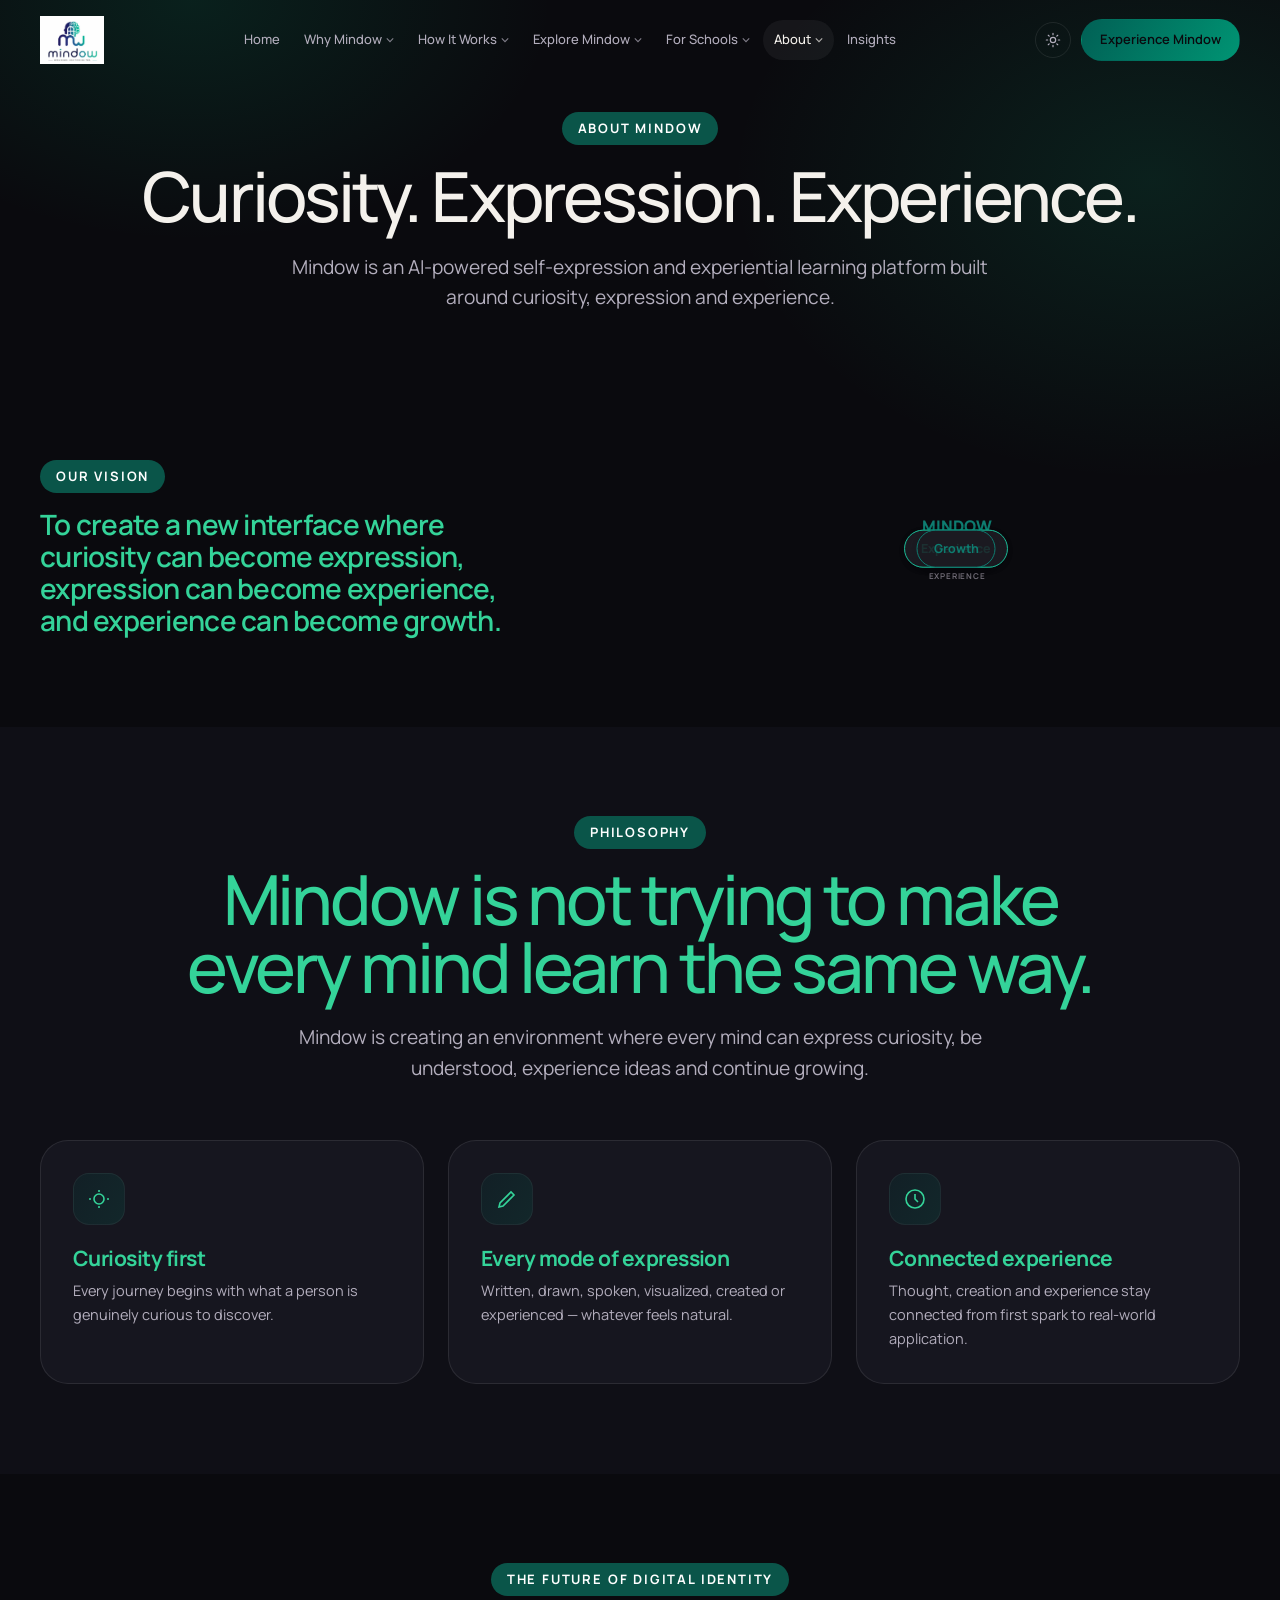
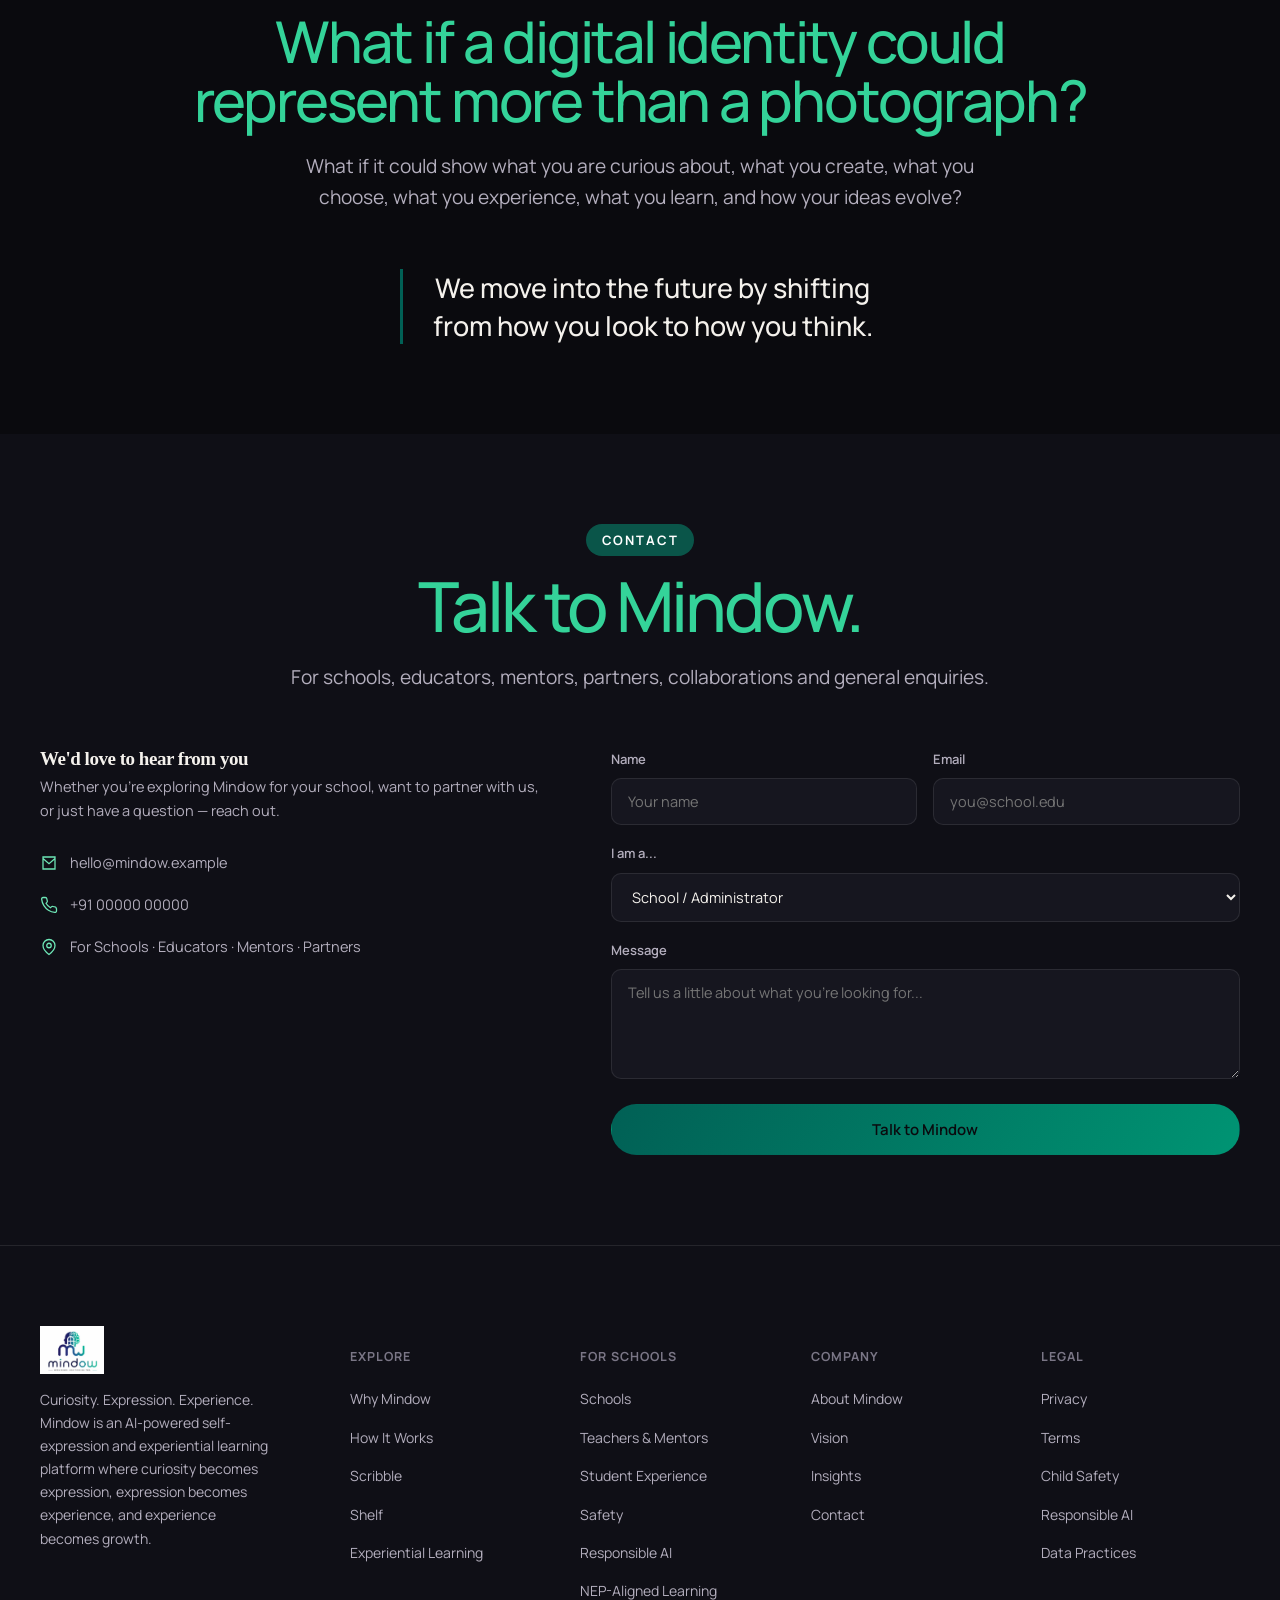
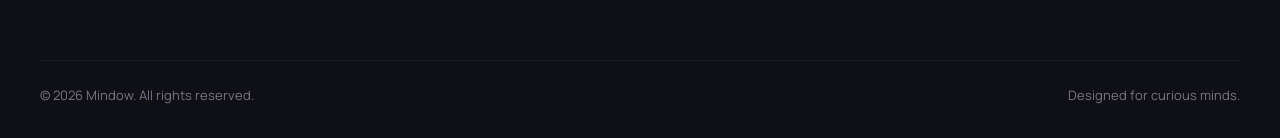
==== commit 69c4c88d: "Refactor layout spacing system; hide Experiential Learning, Bigger Vision and Scribble Chain - Intro" ====
--- a/about.html
+++ b/about.html
@@ -32,7 +32,7 @@
           <a href="how-it-works.html#scribble"><span class="mega-title">Scribble</span><span class="mega-desc">How I think & create</span></a>
           <a href="how-it-works.html#shelf"><span class="mega-title">Shelf</span><span class="mega-desc">What I choose & explore</span></a>
           <a href="how-it-works.html#intent-scribble"><span class="mega-title">Intent Interactive Scribble</span><span class="mega-desc">One idea, an entire journey</span></a>
-          <a href="how-it-works.html#scribble-chain"><span class="mega-title">Scribble Chain</span><span class="mega-desc">Curiosity as a continuous loop</span></a>
+          <!-- <a href="how-it-works.html#scribble-chain"><span class="mega-title">Scribble Chain</span><span class="mega-desc">Curiosity as a continuous loop</span></a> -->
           <a href="how-it-works.html#experiential-learning"><span class="mega-title">Experiential Learning</span><span class="mega-desc">Turning curiosity into experience</span></a>
           <a href="how-it-works.html#mentor-student"><span class="mega-title">Mentor ↔ Student</span><span class="mega-desc">A two-way interface</span></a>
           <a href="how-it-works.html#ai"><span class="mega-title">AI Understanding</span><span class="mega-desc">Assisting, never replacing judgment</span></a>
@@ -95,7 +95,7 @@
     <li><a href="how-it-works.html#scribble">Scribble</a></li>
     <li><a href="how-it-works.html#shelf">Shelf</a></li>
     <li><a href="how-it-works.html#intent-scribble">Intent Interactive Scribble</a></li>
-    <li><a href="how-it-works.html#scribble-chain">Scribble Chain</a></li>
+    <!-- <li><a href="how-it-works.html#scribble-chain">Scribble Chain</a></li> -->
     <li><a href="how-it-works.html#mentor-student">Mentor ↔ Student</a></li>
   </ul></details>
   <details class="mobile-group"><summary>Explore Mindow <span>+</span></summary><ul>
@@ -139,7 +139,7 @@
   <div class="container grid-2" style="gap:64px; align-items:center;">
     <div data-reveal>
       <div class="eyebrow">Our Vision</div>
-      <h2>To create a new interface where curiosity can become expression, expression can become experience, and experience can become growth.</h2>
+      <h2 class="section-title-sub section-title-sub--long">To create a new interface where curiosity can become expression, expression can become experience, and experience can become&nbsp;growth.</h2>
     </div>
     <div class="loop-wrap" data-reveal data-reveal-delay="2" style="max-width:420px">
       <svg class="loop-svg" viewBox="0 0 200 200"><circle class="track" cx="100" cy="100" r="88"/></svg>
@@ -156,7 +156,7 @@
   <div class="container">
     <div class="section-head center">
       <div class="eyebrow">Philosophy</div>
-      <h2>Mindow is not trying to make every mind learn the same way.</h2>
+      <h2 class="section-title">Mindow is not trying to make every mind learn the same way.</h2>
       <p>Mindow is creating an environment where every mind can express curiosity, be understood, experience ideas and continue growing.</p>
     </div>
     <div class="grid-3" data-reveal>
@@ -171,7 +171,7 @@
   <div class="container">
     <div class="section-head center">
       <div class="eyebrow">The Future of Digital Identity</div>
-      <h2>What if a digital identity could represent more than a photograph?</h2>
+      <h2 class="section-title section-title--compact">What if a digital identity could represent more than a photograph?</h2>
       <p>What if it could show what you are curious about, what you create, what you choose, what you experience, what you learn, and how your ideas evolve?</p>
     </div>
     <p class="key-message" style="text-align:center;max-width:480px;margin:0 auto" data-reveal>We move into the future by shifting from how you look to how you think.</p>
@@ -182,7 +182,7 @@
   <div class="container">
     <div class="section-head center">
       <div class="eyebrow">Contact</div>
-      <h2>Talk to Mindow.</h2>
+      <h2 class="section-title">Talk to Mindow.</h2>
       <p>For schools, educators, mentors, partners, collaborations and general enquiries.</p>
     </div>
     <div class="contact-wrap">
@@ -234,7 +234,7 @@
         <li><a href="how-it-works.html">How It Works</a></li>
         <li><a href="how-it-works.html#scribble">Scribble</a></li>
         <li><a href="how-it-works.html#shelf">Shelf</a></li>
-        <li><a href="how-it-works.html#scribble-chain">Scribble Chain</a></li>
+        <!-- <li><a href="how-it-works.html#scribble-chain">Scribble Chain</a></li> -->
         <li><a href="how-it-works.html#experiential-learning">Experiential Learning</a></li>
       </ul></div>
       <div class="footer-col"><h5>For Schools</h5><ul>
--- a/css/style.css
+++ b/css/style.css
@@ -63,11 +63,46 @@
   --radius-l:      28px;
   --radius-full:   999px;
 
-  --container:     1220px;
-  --gutter:        clamp(20px, 5vw, 64px);
+  /* ---- layout system: one container, one spacing scale ---- */
+  --container-max: 1200px;                       /* content width; header, sections and footer share it */
+  --gutter:        clamp(20px, 4vw, 40px);
+  --header-h:      80px;
+
+  --space-1: 8px;
+  --space-2: 12px;
+  --space-3: 16px;
+  --space-4: 24px;
+  --space-5: 32px;
+  --space-6: 48px;
+  --space-7: 64px;
+  --space-8: 80px;
+  --space-9: 96px;
+  --space-10: 120px;
+
+  --section-y:     clamp(80px, 7vw, 96px);       /* tablet 80px / mobile 64px in RESPONSIVE */
+  --col-gap:       clamp(48px, 6vw, 88px);       /* gap between text and visual columns */
+  --card-gap:      var(--space-4);
 
   --ease:          cubic-bezier(.16,.84,.44,1);
   --shadow-soft:   0 30px 80px -30px rgba(0,0,0,.6);
+
+  /* ---- typography scale (desktop >=1024px; overridden in RESPONSIVE) ---- */
+  --fs-title:          clamp(3.5rem, 5.4vw, 5.5rem);    /* 56 -> 88px  */
+  --fs-title-compact:  clamp(3rem, 4.5vw, 4.5rem);      /* 48 -> 72px  */
+  --fs-title-sub:      clamp(2.5rem, 3.2vw, 3.5rem);    /* 40 -> 56px  */
+  --fs-hero:           clamp(2.75rem, 5.4vw, 4.75rem);  /* 44 -> 76px  */
+  --fs-desc:           clamp(1.125rem, 1.5vw, 1.45rem); /* 18 -> 23px  */
+  --fs-eyebrow:        clamp(.8125rem, .95vw, .9375rem); /* 13 -> 15px — label, must not compete with h2 */
+
+  --lh-title:          0.98;
+  --ls-title:          -0.045em;
+  --fw-title:          500;
+  --ls-eyebrow:        0.14em;
+
+  /* ---- vertical rhythm around large headings ---- */
+  --sp-eyebrow-title:  var(--space-3);                 /* eyebrow -> heading      16px     */
+  --sp-title-desc:     clamp(20px, 1.7vw, 24px);        /* heading -> description  20-24px  */
+  --sp-desc-content:   clamp(48px, 4.4vw, 56px);        /* description -> content  48-56px  */
 }
 
 *, *::before, *::after{ box-sizing:border-box; }
@@ -122,20 +157,19 @@
 
 /* ---------- layout ---------- */
 .container{
-  max-width:var(--container);
-  margin:0 auto;
-  padding:0 var(--gutter);
+  width:min(var(--container-max), calc(100% - 2 * var(--gutter)));
+  margin-inline:auto;
   position:relative;
   z-index:1;
 }
 
 .section{
   position:relative;
-  padding:clamp(64px, 10vw, 140px) 0;
+  padding:var(--section-y) 0;
   overflow:hidden;
 }
 
-.section-tight{ padding:clamp(48px, 6vw, 88px) 0; }
+.section-tight{ padding:calc(var(--section-y) * .66) 0; }
 
 .section-divider{
   border:none;
@@ -146,21 +180,37 @@
 
 .section-alt{ background:var(--bg-soft); }
 
-.eyebrow{
-  display:inline-flex;
-  align-items:center;
-  gap:8px;
-  font-size:16px;
+/* ==========================================================================
+   TYPOGRAPHY SYSTEM — editorial hierarchy
+   Tier 1   .section-title        major section headline      56 -> 104px
+   Tier 1b  .section-title--compact  long headline            48 -> 80px
+   Tier 2   .section-title-sub    split / two-column headline 44 -> 68px
+   Label    .section-eyebrow      uppercase kicker            14 -> 17px
+   Body     .section-description  section intro paragraph     18 -> 23px
+   Card/nav/footer typography is intentionally NOT part of this system.
+   ========================================================================== */
+
+.eyebrow,
+.section-eyebrow{
+  display:flex;
+  width:fit-content;
+  align-items:center;
+  gap:9px;
+  font-size:var(--fs-eyebrow);
   font-weight:700;
-  letter-spacing:.12em;
+  letter-spacing:var(--ls-eyebrow);
+  line-height:1.3;
   text-transform:uppercase;
    
   color:#FFF;
-  margin-bottom:18px;
-background: #0a5549;
-  border-radius: 999px;
-  padding :18px;
-}
+  margin-bottom:var(--sp-eyebrow-title);
+  background:#0a5549;
+  border-radius:999px;
+  padding:8px 16px;
+}
+.section-head.center > .eyebrow,
+.page-hero .eyebrow,
+.cta-band .eyebrow{ margin-inline:auto; }
 
 /* .eyebrow::before{
   content:'';
@@ -169,18 +219,97 @@
   background:var(--grad-primary);
 } */
 
+/* ---- Tier 1: major section headline ---- */
+.section-title,
+.section-head > h2,
+.section-head > h1{
+  font-size:var(--fs-title);
+  line-height:var(--lh-title);
+  letter-spacing:var(--ls-title);
+  font-weight:var(--fw-title);
+  max-width:1100px;
+  text-wrap:balance;
+  overflow-wrap:break-word;
+}
+
+/* Long headlines step down one notch so they still resolve in 2–3 lines */
+.section-title.section-title--compact,
+.section-head > h2.section-title--compact{
+  font-size:var(--fs-title-compact);
+  line-height:1.02;
+  letter-spacing:-0.038em;
+}
+
+/* ---- Tier 2: headline inside a split / two-column section ---- */
+.section-title-sub{
+  font-size:var(--fs-title-sub);
+  line-height:1.04;
+  letter-spacing:-0.034em;
+  font-weight:600;
+  max-width:100%;
+  text-wrap:balance;
+  overflow-wrap:break-word;
+}
+
+.section-title-sub.section-title-sub--long{
+  font-size:clamp(1.75rem, 2.1vw, 2.25rem);
+  line-height:1.14;
+  letter-spacing:-0.026em;
+}
+
+/* ---- Section intro copy: always clearly secondary ---- */
+.section-description{
+  margin-top:var(--sp-title-desc);
+  font-size:var(--fs-desc);
+  line-height:1.6;
+  max-width:850px;
+  color:var(--text-dim);
+}
+
+/* ---- Section head block ---- */
 .section-head{
+  max-width:960px;
+  margin-bottom:var(--sp-desc-content);
+}
+
+.section-head.center{ margin-left:auto; margin-right:auto; text-align:center; }
+.section-head.center > h2,
+.section-head.center > h1{ margin-left:auto; margin-right:auto; }
+
+.section-head > p{
+  margin-top:var(--sp-title-desc);
+  font-size:var(--fs-desc);
+  line-height:1.6;
   max-width:720px;
-  margin-bottom:56px;
-}
-
-.section-head.center{ margin-left:auto; margin-right:auto; text-align:center; }
-
-.section-head h2{ font-size:clamp(36px, 5vw, 64px); }
-
-.section-head p{ margin-top:18px; font-size:18px; max-width:60ch; }
-
-.section-head.center p{ margin-left:auto; margin-right:auto; }
+}
+
+.section-head.center > p{ margin-left:auto; margin-right:auto; }
+
+/* Headline immediately followed by copy inside a split column */
+.section-title-sub + p,
+.section-title + p{ margin-top:var(--sp-title-desc); }
+
+/* Copy flow inside a column — replaces one-off inline margins */
+.lede + .lede{ margin-top:var(--space-3); }
+.lede + .key-message,
+.section-title-sub + .key-message{ margin-top:var(--space-5); }
+
+/* Closing line under a section's content (quote / note) */
+.section-foot{
+  margin:var(--space-6) auto 0;
+  max-width:640px;
+  text-align:center;
+}
+
+/* ---- Two-column: text + visual ---- */
+.two-col{
+  display:grid;
+  grid-template-columns:minmax(0,1fr) minmax(0,1fr);
+  gap:var(--col-gap);
+  align-items:center;
+}
+/* visual carries more weight: ~45 / 55 */
+.two-col--visual{ grid-template-columns:minmax(0,45fr) minmax(0,55fr); }
 
 .grad-text{
   background:var(--grad-primary);
@@ -189,7 +318,7 @@
   color:transparent;
 }
 
-.lede{ font-size:clamp(17px, 1.6vw, 20px); color:var(--text-dim); max-width:62ch; }
+.lede{ font-size:clamp(17px, 1.6vw, 20px); line-height:1.65; color:var(--text-dim); max-width:62ch; }
 
 .key-message{
   font-family:'Manrope', sans-serif;
@@ -244,7 +373,7 @@
   position:fixed;
   top:0; left:0; right:0;
   z-index:100;
-  padding:18px 0;
+  padding:16px 0;                /* 16 + 48px logo = 80px = --header-h */
   transition:background .35s var(--ease), border-color .35s var(--ease), padding .35s var(--ease);
   border-bottom:1px solid transparent;
 }
@@ -439,28 +568,33 @@
    HERO
    ========================================================================== */
 .hero{
-  padding:calc(64px + 12px) 0 60px;
   position:relative;
+  display:flex;
+  align-items:center;
+  min-height:clamp(640px, 100svh, 820px);
+  padding:calc(var(--header-h) + var(--space-5)) 0 var(--space-7);
 }
 
 .hero-grid{
   display:grid;
-  grid-template-columns:1fr 1fr;
-  gap:48px;
-  align-items:center;
-}
+  grid-template-columns:minmax(0,45fr) minmax(0,55fr);
+  gap:var(--col-gap);
+  align-items:center;
+}
+.hero .eyebrow{ margin-bottom:var(--space-4); max-width:100%; line-height:1.45; border-radius:18px; } /* long label may wrap to 2 lines */
 
 .hl{
   color:var(--violet);
   font-style:italic;
 }
+/* Lead-in line above the hero headline — deliberately subordinate to the h1 */
 .hero-premessage{
   font-size:clamp(14px, 1.3vw, 18px);
   font-weight:500;
   color:var(--text-dim);
   letter-spacing:0;
   line-height:1.5;
-  margin:10px 0 18px;
+  margin:0 0 var(--space-4);
 }
 .hero-premessage .hl{
   font-weight:600;
@@ -471,11 +605,11 @@
   margin:0 0 0;
 }
 
-.hero .lede{ margin-top:18px; font-size:clamp(15px,1.4vw,17.5px); max-width:52ch; }
+.hero .lede{ margin-top:var(--space-5); font-size:clamp(15px,1.4vw,17.5px); max-width:52ch; }
 
 .hero-support{ display:none; }
 
-.hero .btn-row{ margin-top:28px; }
+.hero .btn-row{ margin-top:var(--space-5); }
 
 /* ==========================================================================
    HERO V2 — Homepage redesign
@@ -511,11 +645,13 @@
 /* LEFT */
 .hv2-left{ padding-right:8px; }
 .hv2-h1{
-  font-size:clamp(38px, 4.7vw, 66px);
-  line-height:1.07;
-  letter-spacing:-0.022em;
-  margin:18px 0 0;
-  max-width:13ch;
+  font-size:var(--fs-hero);
+  line-height:1.0;
+  letter-spacing:-0.04em;
+  font-weight:var(--fw-title);
+  margin:var(--sp-eyebrow-title) 0 0;
+  max-width:14ch;
+  text-wrap:balance;
 }
 .hv2-copy{
   margin-top:20px;
@@ -837,21 +973,35 @@
 }
 
 .page-hero{
-  padding:calc(120px + 48px) 0 80px;
+  padding:calc(72px + 40px) 0 clamp(40px, 4.5vw, 64px);
   text-align:center;
 }
 .page-hero .eyebrow{ justify-content:center; }
-.page-hero h1{ font-size:clamp(36px, 5vw, 58px); max-width:16ch; margin:0 auto; }
-.page-hero .lede{ margin:22px auto 0; text-align:center; }
-.page-hero .btn-row{ justify-content:center; margin-top:34px; }
+.page-hero h1{
+  font-size:var(--fs-hero);
+  line-height:1.0;
+  letter-spacing:-0.042em;
+  font-weight:var(--fw-title);
+  max-width:26ch;
+  margin:0 auto;
+  text-wrap:balance;
+}
+.page-hero .lede{
+  margin:var(--sp-title-desc) auto 0;
+  text-align:center;
+  font-size:var(--fs-desc);
+  line-height:1.6;
+  max-width:760px;
+}
+.page-hero .btn-row{ justify-content:center; margin-top:clamp(32px, 3vw, 44px); }
 
 /* ==========================================================================
    REVEAL ANIMATION
    ========================================================================== */
 [data-reveal]{
   opacity:0;
-  transform:translateY(28px);
-  transition:opacity .8s var(--ease), transform .8s var(--ease);
+  transform:translateY(16px);
+  transition:opacity .6s var(--ease), transform .8s var(--ease);
 }
 [data-reveal].in{ opacity:1; transform:none; }
 [data-reveal-delay="1"]{ transition-delay:.08s; }
@@ -865,7 +1015,7 @@
 .identity-loop{
   position:relative;
   aspect-ratio:1/1;
-  max-width:520px;
+  max-width:500px;
   margin:0 auto;
 }
 .identity-loop .ring{
@@ -938,8 +1088,8 @@
 /* ==========================================================================
    PILLARS / THREE UP CARDS
    ========================================================================== */
-.grid-3{ display:grid; grid-template-columns:repeat(3,1fr); gap:24px; }
-.grid-2{ display:grid; grid-template-columns:repeat(2,1fr); gap:24px; }
+.grid-3{ display:grid; grid-template-columns:repeat(3,minmax(0,1fr)); gap:var(--card-gap); }
+.grid-2{ display:grid; grid-template-columns:repeat(2,minmax(0,1fr)); gap:var(--card-gap); }
 
 .card{
   background:var(--surface);
@@ -999,12 +1149,12 @@
 /* ==========================================================================
    PRODUCT INTRO CARDS (Scribble / Shelf / Intent / Experience / Chain)
    ========================================================================== */
-.product-grid{ display:grid; grid-template-columns:repeat(5,1fr); gap:16px; }
+.product-grid{ display:grid; grid-template-columns:repeat(5,minmax(0,1fr)); gap:var(--card-gap); }
 .product-card{
   background:var(--surface);
   border:1px solid var(--border);
   border-radius:var(--radius-m);
-  padding:22px 20px;
+  padding:28px 24px;
   transition:transform .35s var(--ease), border-color .35s;
 }
 .product-card:hover{ transform:translateY(-6px); border-color:var(--violet-soft); }
@@ -1012,6 +1162,8 @@
 .product-card h4{ font-size:18px; margin:10px 0 6px; }
 .product-card p{ font-size:13px; }
 
+@media(min-width:981px){ .product-grid.cols-4{ grid-template-columns:repeat(4,1fr); } }
+@media(min-width:561px){ .product-grid.cols-3{ grid-template-columns:repeat(3,minmax(0,1fr)); } }
 @media(max-width:980px){ .product-grid{ grid-template-columns:repeat(2,1fr);} }
 @media(max-width:560px){ .product-grid{ grid-template-columns:1fr;} }
 
@@ -1125,6 +1277,8 @@
 }
 .shelf-card.open .examples{ max-height:80px; }
 .shelf-card.own{
+  grid-column:1 / -1;
+  min-height:64px;
   align-items:center; justify-content:center; text-align:center;
   border-style:dashed;
   color:var(--text-dim); font-weight:600; font-size:14px;
@@ -1320,8 +1474,8 @@
 /* Layout */
 .cl-layout{
   display:grid;
-  grid-template-columns:52fr 48fr;
-  gap:72px;
+  grid-template-columns:minmax(0,45fr) minmax(0,55fr);
+  gap:var(--col-gap);
   align-items:center;
 }
 .cl-text{ max-width:480px; }
@@ -1331,7 +1485,7 @@
   letter-spacing:-0.03em;
   line-height:1.1;
   color:#181720;
-  margin:12px 0 20px;
+  margin:0 0 var(--sp-title-desc);
 }
 [data-theme="dark"] .cl-heading{ color:var(--text); }
 .cl-copy{
@@ -1576,16 +1730,19 @@
 /* ==========================================================================
    SOCIAL WALL (masonry, intentionally not instagram-like)
    ========================================================================== */
-.wall{ display:grid; grid-template-columns:repeat(auto-fit, minmax(240px, 1fr)); gap:16px; align-items:start; }
+.wall{ display:grid; grid-template-columns:repeat(3, minmax(0,1fr)); gap:var(--card-gap); }
+@media(max-width:980px){ .wall{ grid-template-columns:repeat(2, minmax(0,1fr)); } }
 .wall-card{
   background:var(--surface);
   border:1px solid var(--border);
   border-radius:var(--radius-m);
-  padding:20px;
+  padding:24px;
+  display:flex;
+  flex-direction:column;
 }
 .wall-card .wall-tag{ font-size:11px; font-weight:700; letter-spacing:.08em; text-transform:uppercase; color:var(--teal); margin-bottom:10px; display:inline-block; }
 .wall-card p{ font-size:13.5px; color:var(--text-dim); }
-.wall-card .wall-by{ margin-top:14px; font-size:11.5px; color:var(--text-faint); }
+.wall-card .wall-by{ margin-top:auto; padding-top:14px; font-size:11.5px; color:var(--text-faint); }
 .wall-card:nth-child(3n+1){ border-top:3px solid var(--violet); }
 .wall-card:nth-child(3n+2){ border-top:3px solid var(--coral); }
 .wall-card:nth-child(3n+3){ border-top:3px solid var(--gold); }
@@ -1593,7 +1750,15 @@
 /* ==========================================================================
    SAFETY LIST
    ========================================================================== */
-.check-grid{ display:grid; grid-template-columns:repeat(2,1fr); gap:14px 28px; }
+.check-grid{ display:grid; grid-template-columns:repeat(2,minmax(0,1fr)); gap:var(--space-3) var(--space-5); }
+.check-grid--stack{ grid-template-columns:1fr; }
+/* checklist under a centred heading stays on the same centred axis */
+.section-head.center ~ .check-grid{ max-width:880px; margin-inline:auto; }
+
+/* labelled groups inside a card */
+.card-label{ font-size:12px; font-weight:700; letter-spacing:.1em; text-transform:uppercase; color:var(--violet); margin-bottom:14px; }
+.card-label--muted{ color:var(--text-faint); }
+.card-divider{ margin-top:var(--space-4); padding-top:20px; border-top:1px solid var(--border); }
 .check-item{ display:flex; gap:12px; align-items:flex-start; font-size:14.5px; color:var(--text-dim); }
 .check-item svg{ width:18px; height:18px; flex-shrink:0; margin-top:2px; stroke:var(--teal); }
 
@@ -1617,15 +1782,24 @@
   background:radial-gradient(500px 300px at 50% 0%, rgba(5,150,105,.16), transparent 70%);
 }
 .cta-band > *{ position:relative; }
-.cta-band h2{ font-size:clamp(28px,3.6vw,44px); max-width:18ch; margin:0 auto; }
-.cta-band .btn-row{ justify-content:center; margin-top:32px; }
+.cta-band h2{
+  font-size:clamp(2.5rem, 4.4vw, 4.5rem);
+  line-height:1.0;
+  letter-spacing:-0.04em;
+  font-weight:var(--fw-title);
+  max-width:20ch;
+  margin:0 auto;
+  text-wrap:balance;
+}
+.cta-band .lede{ font-size:var(--fs-desc); line-height:1.6; max-width:640px; margin:var(--sp-title-desc) auto 0; }
+.cta-band .btn-row{ justify-content:center; margin-top:var(--space-5); }
 
 /* ==========================================================================
    FOOTER
    ========================================================================== */
 .site-footer{
   border-top:1px solid var(--border);
-  padding:72px 0 32px;
+  padding:var(--space-8) 0 var(--space-5);
   background:var(--bg-soft);
 }
 .footer-grid{
@@ -1934,15 +2108,60 @@
 /* ==========================================================================
    RESPONSIVE
    ========================================================================== */
+
+/* ---- typography scale: tablet (<=1023px) ---- */
+@media(max-width:1023px){
+  :root{
+    --fs-title:          clamp(3.125rem, 5.9vw, 4.5rem);  /* 50 -> 72px */
+    --fs-title-compact:  clamp(2.625rem, 5.1vw, 3.75rem); /* 42 -> 60px */
+    --fs-title-sub:      clamp(2.5rem, 4.6vw, 3.25rem);   /* 40 -> 52px */
+    --fs-hero:           clamp(2.5rem, 5.6vw, 3.75rem);   /* 40 -> 60px */
+    --ls-title:          -0.04em;
+    --lh-title:          1.0;
+    --section-y:         80px;
+    --col-gap:           48px;
+  }
+  .section-title-sub.section-title-sub--long{ font-size:clamp(1.875rem, 3.6vw, 2.5rem); }
+  .cta-band h2{ font-size:clamp(2.25rem, 4.6vw, 3.25rem); }
+}
+
+/* ---- typography scale: mobile (<=599px) ---- */
+@media(max-width:599px){
+  :root{
+    --fs-title:          clamp(2.375rem, 8.7vw, 3.25rem);  /* 38 -> 52px */
+    --fs-title-compact:  clamp(2.125rem, 7.8vw, 2.875rem); /* 34 -> 46px */
+    --fs-title-sub:      clamp(1.875rem, 7.4vw, 2.5rem);   /* 30 -> 40px */
+    --fs-hero:           clamp(2.125rem, 8.6vw, 2.875rem); /* 34 -> 46px */
+    --fs-desc:           1.0625rem;                        /* 17px */
+    --fs-eyebrow:        0.9375rem;                        /* 15px */
+    --ls-title:          -0.032em;
+    --lh-title:          1.04;
+    --sp-eyebrow-title:  12px;
+    --sp-title-desc:     18px;
+    --sp-desc-content:   40px;
+    --section-y:         64px;
+    --col-gap:           40px;
+    --card-gap:          16px;
+  }
+  .section-title-sub.section-title-sub--long{ font-size:clamp(1.625rem, 6.4vw, 2rem); line-height:1.2; }
+  .cta-band h2{ font-size:clamp(2rem, 8vw, 2.625rem); max-width:100%; }
+  .page-hero h1,
+  .section-title,
+  .section-head > h2,
+  .section-title-sub{ max-width:100%; }
+  .hero-premessage{ max-width:100%; }
+}
+
 @media(max-width:1200px){
   .main-nav, .nav-right .nav-login{ display:none; }
   .nav-toggle{ display:flex; }
 }
 
 @media(max-width:1080px){
+  .hero{ min-height:0; }
   .hero-grid{ grid-template-columns:1fr; }
+  .two-col, .two-col--visual{ grid-template-columns:1fr; }
   .grid-3, .grid-2{ grid-template-columns:1fr; }
-  .product-grid{ grid-template-columns:repeat(3,1fr); }
   .contact-wrap{ grid-template-columns:1fr; }
   .audience-grid{ grid-template-columns:1fr; }
 }
@@ -1957,22 +2176,20 @@
 @media (max-width:1180px){
   .site-header .main-nav,.site-header .nav-right .nav-login,.site-header .nav-right .theme-toggle{display:none;}
   .site-header .nav-toggle{display:flex;}
-  .site-header .nav-inner{min-height:72px;}
+  .site-header .nav-inner{min-height:48px;}   /* 16px padding x2 + 48 = 80px header */
 }
 @media (max-width:760px){
   :root{--gutter:20px;} body{font-size:15.5px;}
-  .site-header{height:72px;} .site-header .nav-inner{min-height:72px;height:72px;}
+  .site-header,.site-header.scrolled{height:72px;padding:0;} .site-header .nav-inner{min-height:72px;height:72px;}
   .logo{font-size:18px;} .logo .mark{width:25px;height:25px;} .nav-right{gap:8px;}
   .nav-toggle{width:42px;height:42px;border-radius:12px;position:relative;z-index:102;}
   .nav-toggle span{width:17px;height:2px;border-radius:2px;}
   .mobile-panel{padding-left:20px;padding-right:20px;}
-  .hero,.hero-v2{padding-top:104px;} .hero-grid,.hv2-grid{gap:42px;}
+  :root{--header-h:72px;}
+  .hero-v2{padding-top:104px;} .hv2-grid{gap:42px;}
   .hero h1,.hv2-h1{font-size:clamp(38px,11vw,54px);}
-  .eyebrow{font-size:16px;letter-spacing:.1em; background: #0a5549;
-  border-radius: 999px;
-  padding :10px;
-  border-radius: 999px;} .section{padding:72px 0;}
-  .section-head{margin-bottom:36px;} .section-head h2{font-size:clamp(32px,9vw,46px);}
+  .eyebrow{letter-spacing:.1em;}
+  .section-head h2{font-size:clamp(32px,9vw,46px);}
   .section-head p{font-size:16px;} .btn-row{flex-direction:column;align-items:stretch;}
   .btn-row .btn{width:100%;justify-content:center;} .identity-loop{max-width:360px;}
   .identity-loop .node{font-size:11px;padding:7px 11px;}
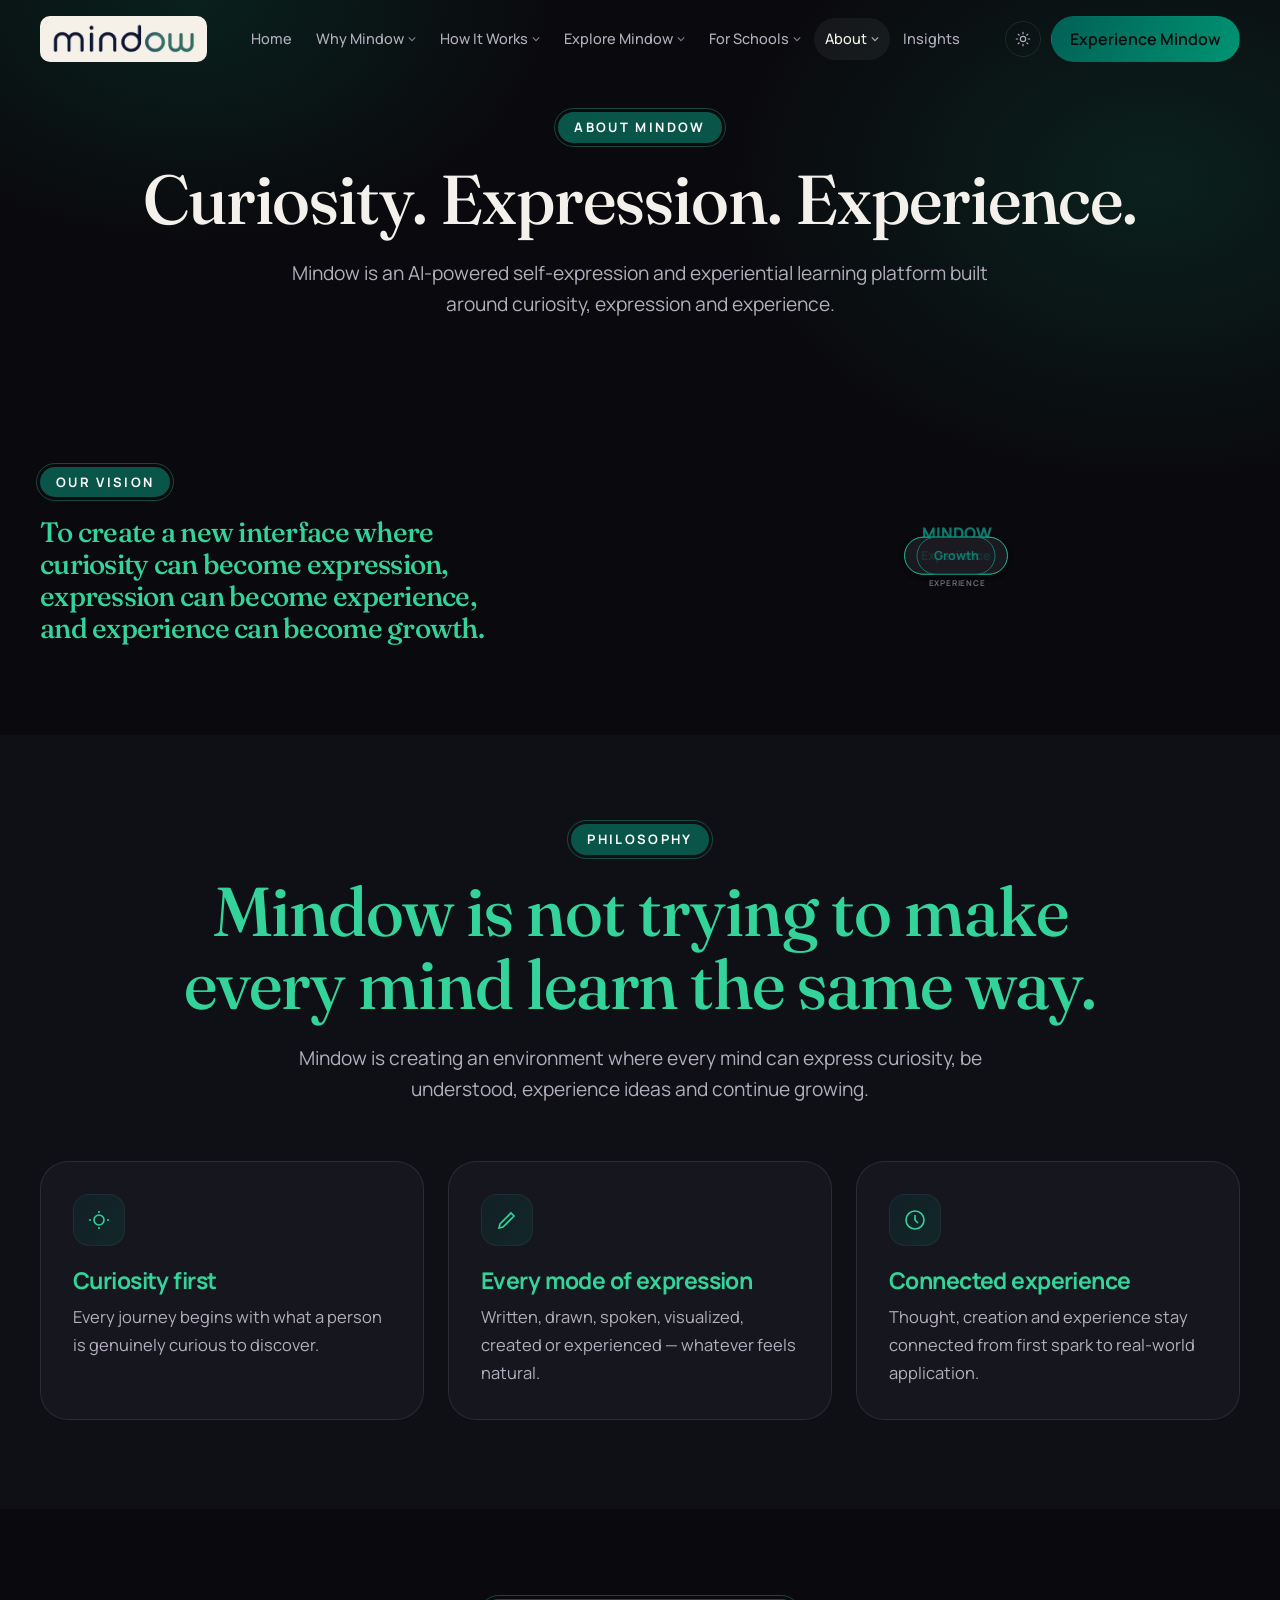
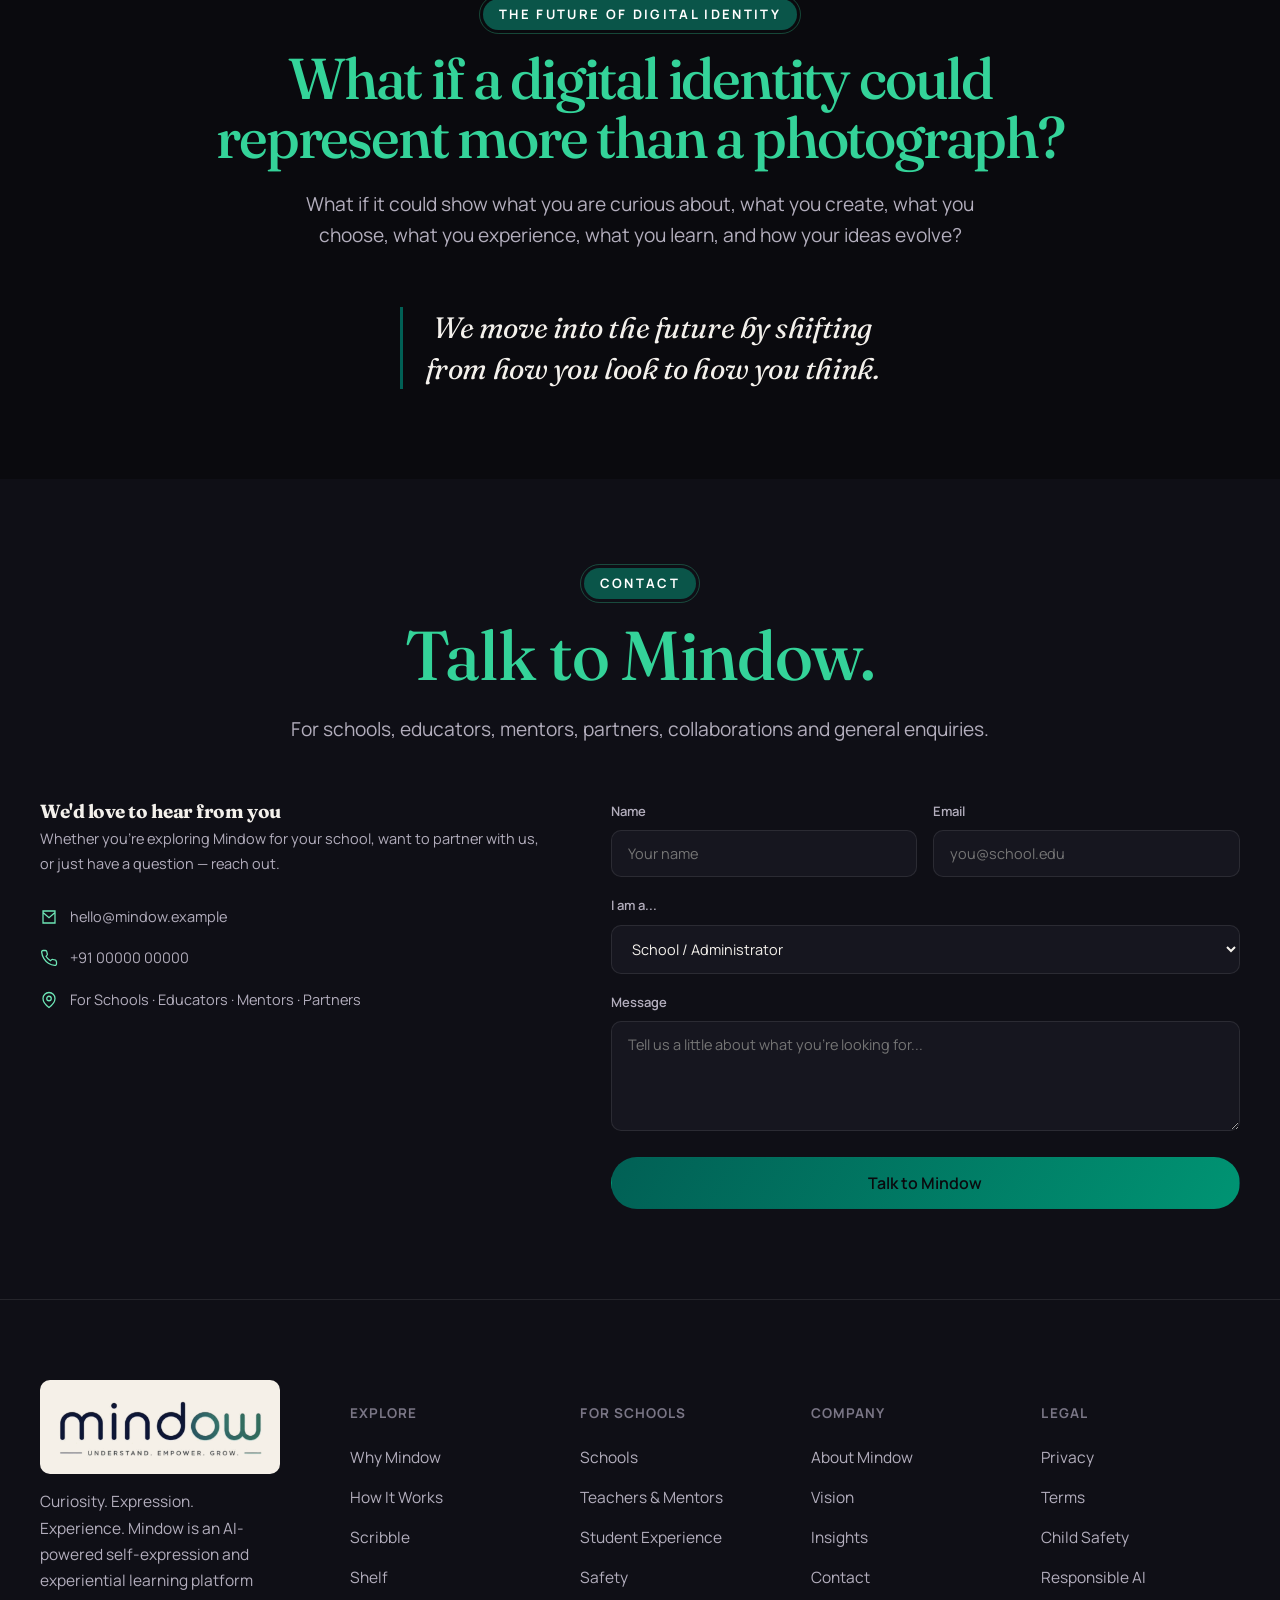
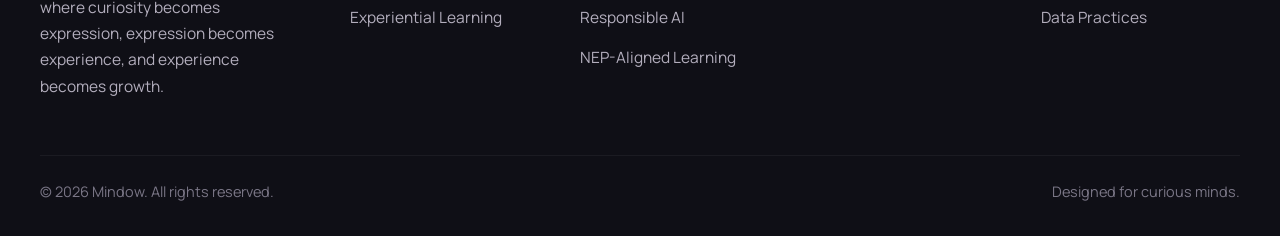
==== commit 56903c0c: "New Mindow logo and "Your Mindow Identity" section - Replace logo on all pages: wordmark in the head" ====
--- a/about.html
+++ b/about.html
@@ -6,14 +6,14 @@
 <title>About Mindow — Curiosity. Expression. Experience.</title>
 <meta name="description" content="Mindow is an AI-powered self-expression and experiential learning platform. Learn about our vision, philosophy, and the future of digital identity.">
 <link rel="icon" href="data:image/svg+xml,%3Csvg xmlns='http://www.w3.org/2000/svg' viewBox='0 0 32 32'%3E%3Ccircle cx='16' cy='16' r='15' fill='%230a0a0e'/%3E%3Cpath d='M16 5v22M8 10c4 3 4 9 0 12M24 10c-4 3-4 9 0 12' stroke='%238b7cff' stroke-width='2' fill='none' stroke-linecap='round'/%3E%3C/svg%3E">
-<link rel="stylesheet" href="css/style.css?v=7">
+<link rel="stylesheet" href="css/style.css?v=6">
 <script>(function(){try{var t=localStorage.getItem('mindow-theme');if(t==='light')document.documentElement.setAttribute('data-theme','light');}catch(e){}})();</script>
 </head>
 <body>
 
 <header class="site-header">
   <div class="container nav-inner">
-    <a href="index.html" class="logo"><img src="img/logo.png" alt="Mindow" class="logo-img"></a>
+    <a href="index.html" class="logo"><img src="img/logo-mindow-wordmark.png?v=4" alt="Mindow" class="logo-img" width="690" height="160"></a>
     <nav class="main-nav">
       <div class="nav-item"><a href="index.html" class="nav-link">Home</a></div>
       <div class="nav-item">
@@ -226,7 +226,7 @@
   <div class="container">
     <div class="footer-grid">
       <div class="footer-brand">
-        <a href="index.html" class="logo"><img src="img/logo.png" alt="Mindow" class="logo-img"></a>
+        <a href="index.html" class="logo"><img src="img/logo-mindow.png?v=4" alt="Mindow — Understand. Empower. Grow." class="logo-img logo-img--full" width="720" height="270"></a>
         <p>Curiosity. Expression. Experience. Mindow is an AI-powered self-expression and experiential learning platform where curiosity becomes expression, expression becomes experience, and experience becomes growth.</p>
       </div>
       <div class="footer-col"><h5>Explore</h5><ul>
@@ -266,6 +266,6 @@
   </div>
 </footer>
 
-<script src="js/main.js"></script>
+<script src="js/main.js?v=6"></script>
 </body>
 </html>
--- a/css/style.css
+++ b/css/style.css
@@ -3,7 +3,7 @@
    Curiosity. Expression. Experience.
    ========================================================================== */
 
-@import url('https://fonts.googleapis.com/css2?family=Manrope:wght@400;500;600;700;800&display=swap');
+@import url('https://fonts.googleapis.com/css2?family=Caveat:wght@500;600&family=Fraunces:ital,opsz,wght@0,9..144,400..700;1,9..144,400..700&family=Manrope:wght@400;500;600;700;800&display=swap');
 
 :root, [data-theme="light"]{
   /* Beige base + emerald green accent */
@@ -583,6 +583,17 @@
 }
 .hero .eyebrow{ margin-bottom:var(--space-4); max-width:100%; line-height:1.45; border-radius:18px; } /* long label may wrap to 2 lines */
 
+/* Text-only hero (no diagram): one centred column, same spacing rhythm */
+.hero--text{ min-height:clamp(560px, 82svh, 760px); text-align:center; }
+.hero--text .hero-grid{ grid-template-columns:minmax(0,1fr); justify-items:center; }
+.hero--text .hero-grid > div{ max-width:960px; }
+.hero--text .eyebrow,
+.hero--text .hero-premessage,
+.hero--text .lede{ margin-left:auto; margin-right:auto; }
+.hero--text h1{ max-width:24ch; margin-inline:auto; text-wrap:balance; }
+.hero--text .lede{ max-width:62ch; }
+.hero--text .btn-row{ justify-content:center; }
+
 .hl{
   color:var(--violet);
   font-style:italic;
@@ -1309,6 +1320,148 @@
 .stepper-step span{ font-size:13px; font-weight:600; color:var(--text-dim); }
 .stepper-step.active span{ color:var(--text); }
 .stepper-arrow{ color:var(--text-faint); flex-shrink:0; }
+
+/* ---- Mode of Expression: visual demo (one thought, six forms) ---- */
+.mode-demo{
+  max-width:880px;
+  margin:var(--space-6) auto 0;
+  background:var(--surface);
+  border:1px solid var(--border);
+  border-radius:var(--radius-l);
+  box-shadow:0 30px 70px -40px rgba(1,61,53,.35);
+  overflow:hidden;
+}
+.md-bar{
+  display:flex; align-items:center; gap:14px;
+  padding:14px 22px;
+  border-bottom:1px solid var(--border-soft);
+  background:var(--surface-2);
+  font-size:15px; color:var(--text-dim);
+}
+.md-dots{ display:flex; gap:6px; }
+.md-dots i{ width:10px; height:10px; border-radius:50%; background:var(--border); }
+.md-title b{ color:var(--text); font-weight:600; }
+.md-meta{ margin-left:auto; font-size:13.5px; color:var(--text-faint); white-space:nowrap; }
+
+.md-stage{ display:grid; padding:clamp(24px, 4vw, 44px); min-height:300px; }
+.md-panel{
+  grid-area:1 / 1;                 /* panels stack; stage height = tallest panel */
+  display:flex; flex-direction:column; justify-content:center; align-items:center;
+  opacity:0; visibility:hidden; transform:translateY(10px);
+  transition:opacity .45s var(--ease), transform .45s var(--ease), visibility .45s;
+}
+.md-panel.active{ opacity:1; visibility:visible; transform:none; }
+
+/* Written */
+.md-note{
+  width:min(560px, 100%);
+  padding:28px 32px;
+  background:repeating-linear-gradient(transparent 0 38px, var(--border-soft) 38px 39px);
+  border-left:3px solid var(--coral);
+}
+.md-note-line{
+  font-family:var(--font-display); font-style:italic;
+  font-size:clamp(20px, 2vw, 26px); line-height:39px; color:var(--text);
+}
+.md-panel.active .md-note-line{ animation:md-in .6s var(--ease) both; }
+.md-panel.active .md-note-line:nth-child(2){ animation-delay:.5s; }
+.md-panel.active .md-note-line:nth-child(3){ animation-delay:1s; }
+.md-caret{ display:inline-block; width:2px; height:1em; margin-left:4px; vertical-align:-3px; background:var(--violet); animation:md-blink 1s steps(1) infinite; }
+
+/* Drawn */
+.md-draw{ width:min(460px, 100%); height:auto; }
+.md-ground{ stroke:var(--border); stroke-width:2; stroke-dasharray:6 8; }
+.md-ink{ stroke:var(--text); stroke-width:3; }
+.md-root{ stroke:var(--text-dim); stroke-width:2.5; }
+.md-flow{ stroke:var(--teal); stroke-width:3; stroke-dasharray:6 7; }
+.md-hand{ font-family:var(--font-display); font-style:italic; font-size:17px; fill:var(--violet); stroke:none; }
+.md-panel.active .md-ink{ stroke-dasharray:400; animation:md-draw 1.6s var(--ease) both; }
+.md-panel.active .md-flow{ animation:md-flow 1.2s linear infinite; }
+.md-panel.active .md-hand{ animation:md-in .6s var(--ease) 1.2s both; }
+
+/* Spoken */
+.md-voice{
+  display:flex; align-items:center; gap:16px;
+  width:min(560px, 100%);
+  padding:14px 22px 14px 14px;
+  border:1px solid var(--border); border-radius:var(--radius-full);
+  background:var(--bg);
+}
+.md-play{ width:48px; height:48px; border-radius:50%; flex-shrink:0; display:grid; place-items:center; background:var(--grad-primary); }
+.md-play svg{ width:20px; height:20px; fill:#fff; }
+.md-wave{ flex:1; display:flex; align-items:center; gap:3px; height:44px; }
+.md-wave i{ flex:1; height:30%; border-radius:2px; background:var(--violet-soft); }
+.md-wave i:nth-child(3n){ height:70%; } .md-wave i:nth-child(4n+1){ height:45%; } .md-wave i:nth-child(5n+2){ height:90%; } .md-wave i:nth-child(7n){ height:55%; }
+.md-panel.active .md-wave i{ animation:md-wave 1.1s ease-in-out infinite; }
+.md-wave i:nth-child(2n){ animation-delay:.15s !important; } .md-wave i:nth-child(3n){ animation-delay:.3s !important; } .md-wave i:nth-child(5n){ animation-delay:.45s !important; }
+.md-time{ font-size:15px; font-weight:600; color:var(--text-dim); font-variant-numeric:tabular-nums; }
+.md-transcript{ margin-top:22px; max-width:520px; text-align:center; font-family:var(--font-display); font-style:italic; font-size:clamp(18px, 1.8vw, 22px); color:var(--text); }
+
+/* Visualized */
+.md-map{ width:min(600px, 100%); height:auto; }
+.md-link{ stroke:var(--violet-soft); stroke-width:2; stroke-dasharray:5 6; fill:none; }
+.md-node rect{ fill:var(--bg); stroke:var(--border); stroke-width:1.5; }
+.md-node text{ font-family:'Manrope', sans-serif; font-size:17px; font-weight:600; fill:var(--text); text-anchor:middle; }
+.md-node--core rect{ fill:#0a5549; stroke:none; }
+.md-node--core text{ fill:#fff; }
+.md-panel.active .md-node{ animation:md-pop .5s var(--ease) both; transform-box:fill-box; transform-origin:center; }
+.md-panel.active .md-node:nth-of-type(2){ animation-delay:.15s; } .md-panel.active .md-node:nth-of-type(3){ animation-delay:.3s; }
+.md-panel.active .md-node:nth-of-type(4){ animation-delay:.45s; } .md-panel.active .md-node:nth-of-type(5){ animation-delay:.6s; }
+.md-panel.active .md-link{ animation:md-flow 1.4s linear infinite; }
+
+/* Created */
+.md-make{ display:flex; align-items:center; gap:clamp(24px, 4vw, 48px); }
+.md-glass{ width:120px; height:auto; flex-shrink:0; }
+.md-glass-edge{ stroke:var(--text-dim); stroke-width:2.5; }
+.md-water{ fill:rgba(28,176,143,.22); }
+.md-celery{ stroke:var(--coral); stroke-width:4; }
+.md-leaf{ stroke:var(--coral); stroke-width:3; }
+.md-make-title{ font-family:var(--font-display); font-size:clamp(22px, 2.2vw, 28px); color:var(--text); margin-bottom:12px; }
+.md-list{ display:grid; gap:8px; }
+.md-list li{ display:flex; gap:10px; align-items:center; font-size:16.5px; color:var(--text-dim); }
+.md-list li::before{ content:''; width:8px; height:8px; border-radius:50%; background:var(--teal); flex-shrink:0; }
+.md-panel.active .md-list li{ animation:md-in .5s var(--ease) both; }
+.md-panel.active .md-list li:nth-child(2){ animation-delay:.2s; } .md-panel.active .md-list li:nth-child(3){ animation-delay:.4s; }
+.md-panel.active .md-water{ animation:md-fill 1.4s var(--ease) both; transform-box:fill-box; transform-origin:bottom; }
+
+/* Experienced */
+.md-log{ list-style:none; margin:0; padding:0; width:min(560px, 100%); display:grid; gap:14px; }
+.md-log li{ display:flex; gap:18px; align-items:baseline; padding-bottom:14px; border-bottom:1px solid var(--border-soft); }
+.md-log b{ flex-shrink:0; width:56px; font-size:14px; letter-spacing:.08em; text-transform:uppercase; color:var(--violet); }
+.md-log span{ font-size:17px; color:var(--text); }
+.md-next{ margin-top:20px; font-size:16.5px; color:var(--text-dim); }
+.md-next em{ font-family:var(--font-display); color:var(--violet); }
+.md-panel.active .md-log li{ animation:md-in .5s var(--ease) both; }
+.md-panel.active .md-log li:nth-child(2){ animation-delay:.35s; } .md-panel.active .md-log li:nth-child(3){ animation-delay:.7s; }
+.md-panel.active .md-next{ animation:md-in .5s var(--ease) 1.1s both; }
+
+.md-foot{
+  display:flex; align-items:center; justify-content:space-between; gap:12px; flex-wrap:wrap;
+  padding:14px 22px;
+  border-top:1px solid var(--border-soft);
+  font-size:14.5px; color:var(--text-faint);
+}
+.md-mode-label{
+  padding:4px 14px; border-radius:var(--radius-full);
+  background:var(--grad-soft); color:var(--violet);
+  font-size:13px; font-weight:700; letter-spacing:.1em; text-transform:uppercase;
+}
+
+@keyframes md-in{ from{ opacity:0; transform:translateY(8px); } to{ opacity:1; transform:none; } }
+@keyframes md-pop{ from{ opacity:0; transform:scale(.85); } to{ opacity:1; transform:scale(1); } }
+@keyframes md-draw{ from{ stroke-dashoffset:400; } to{ stroke-dashoffset:0; } }
+@keyframes md-flow{ to{ stroke-dashoffset:-26; } }
+@keyframes md-wave{ 0%,100%{ transform:scaleY(.5); } 50%{ transform:scaleY(1.15); } }
+@keyframes md-fill{ from{ transform:scaleY(0); } to{ transform:scaleY(1); } }
+@keyframes md-blink{ 50%{ opacity:0; } }
+
+@media(max-width:599px){
+  .md-meta{ display:none; }
+  .md-stage{ min-height:280px; }
+  .md-make{ flex-direction:column; text-align:center; }
+  .md-list li{ justify-content:center; }
+  .md-voice{ gap:10px; }
+}
 
 @media(max-width:820px){ .stepper{ flex-direction:column; align-items:stretch; } .stepper-arrow{ transform:rotate(90deg); align-self:center; } }
 
@@ -2194,4 +2347,420 @@
   .btn-row .btn{width:100%;justify-content:center;} .identity-loop{max-width:360px;}
   .identity-loop .node{font-size:11px;padding:7px 11px;}
 }
+/* ==========================================================================
+   CLASSIC LAYER — editorial serif headlines, refined labels, richer hero.
+   Same palette and copy; only typography finish and ornament.
+   ========================================================================== */
+:root{ --font-display:'Fraunces', Georgia, 'Times New Roman', serif; }
+
+/* Serif display for headlines; UI, cards and body stay in Manrope */
+.hero h1,
+.page-hero h1,
+.section-title,
+.section-head > h2,
+.section-head > h1,
+.section-title-sub,
+.cta-band h2,
+.cl-heading,
+.key-message{
+  font-family:var(--font-display);
+  font-optical-sizing:auto;
+  letter-spacing:-0.015em;
+}
+.hero h1,
+.page-hero h1,
+.section-title,
+.section-head > h2,
+.cta-band h2{ font-weight:500; line-height:1.06; }
+.section-title-sub,
+.cl-heading{ font-weight:500; line-height:1.1; }
+.key-message{ font-weight:400; font-style:italic; }
+.key-message .hl{ font-style:normal; }
+
+/* Italic accent words read as true serif italics */
+.hero h1 .hl,
+.section-title .hl,
+.section-title-sub .hl,
+.section-head > h2 .hl{ font-family:var(--font-display); font-style:italic; font-weight:400; }
+
+/* Labels: slimmer badge with a fine outer ring */
+.eyebrow,
+.section-eyebrow{
+  font-size:clamp(.75rem, .85vw, .8125rem);
+  letter-spacing:.18em;
+  padding:7px 16px;
+  outline:1px solid rgba(10,85,73,.28);
+  outline-offset:3px;
+}
+[data-theme="dark"] .eyebrow{ outline-color:rgba(52,211,153,.3); }
+.eyebrow{ margin-bottom:calc(var(--sp-eyebrow-title) + 4px); }  /* room for the ring */
+
+/* Logo: transparent PNG, sits directly on the header / footer background */
+.logo-img{ height:34px; width:auto; background:none; border:0; border-radius:0; box-shadow:none; }
+.logo-img--full{ height:auto; width:min(220px, 100%); }
+/* dark mode: navy wordmark needs a light plate to stay visible */
+[data-theme="dark"] .logo-img{ background:#f5f0e8; padding:6px 10px; border-radius:10px; box-sizing:content-box; }
+
+/* ---- Hero finish ---- */
+.hero--text{ overflow:hidden; }
+.hero--text::before{                 /* faint paper grain */
+  content:''; position:absolute; inset:0; pointer-events:none; z-index:0; opacity:.35;
+  background-image:url("data:image/svg+xml,%3Csvg xmlns='http://www.w3.org/2000/svg' width='160' height='160'%3E%3Cfilter id='n'%3E%3CfeTurbulence type='fractalNoise' baseFrequency='.9' numOctaves='2' stitchTiles='stitch'/%3E%3CfeColorMatrix values='0 0 0 0 0.2 0 0 0 0 0.18 0 0 0 0 0.14 0 0 0 .08 0'/%3E%3C/filter%3E%3Crect width='100%25' height='100%25' filter='url(%23n)'/%3E%3C/svg%3E");
+}
+.hero--text::after{                  /* fine double rule closing the hero */
+  content:''; position:absolute; left:50%; bottom:0; transform:translateX(-50%);
+  width:min(var(--container-max), calc(100% - 2 * var(--gutter))); height:4px;
+  border-top:1px solid var(--border); border-bottom:1px solid var(--border-soft);
+}
+.hero--text .hero-premessage{
+  font-family:var(--font-display);
+  font-size:clamp(18px, 1.6vw, 22px);
+  font-weight:400;
+  line-height:1.5;
+}
+.hero--text .hero-premessage .hl{ font-weight:400; }
+.hero--text h1{ font-size:clamp(44px, 6vw, 80px); }
+
+.hero-ornament{
+  display:flex; align-items:center; justify-content:center; gap:14px;
+  margin:var(--space-6) auto 0; max-width:420px;
+  color:var(--violet);
+}
+.hero-ornament::before,
+.hero-ornament::after{ content:''; flex:1; height:1px; background:linear-gradient(90deg, transparent, var(--border)); }
+.hero-ornament::after{ background:linear-gradient(90deg, var(--border), transparent); }
+.hero-ornament span{ font-size:12px; line-height:1; }
+
+.hero-trust{
+  display:flex; flex-wrap:wrap; justify-content:center; gap:10px 28px;
+  margin-top:var(--space-4);
+  font-size:13.5px; font-weight:500; color:var(--text-dim);
+}
+.hero-trust li{ display:flex; align-items:center; gap:8px; }
+.hero-trust svg{ width:16px; height:16px; flex-shrink:0; stroke:var(--violet); }
+
+@media(max-width:599px){
+  .hero-trust{ flex-direction:column; align-items:center; gap:10px; }
+  .eyebrow{ letter-spacing:.12em; }
+}
+
+/* ==========================================================================
+   READABILITY — larger reading sizes for demos on projectors / laptops.
+   Headline sizes, layout and colours unchanged.
+   ========================================================================== */
+body{ font-size:17px; }
+p{ line-height:1.7; }
+
+/* intro paragraphs */
+.lede{ font-size:clamp(18px, 1.5vw, 21px); }
+.hero .lede{ font-size:clamp(18px, 1.55vw, 22px); line-height:1.65; max-width:60ch; }
+.section-head > p,
+.section-description,
+.page-hero .lede,
+.cta-band .lede{ font-size:clamp(18px, 1.5vw, 22px); }
+.hero--text .hero-premessage{ font-size:clamp(20px, 1.9vw, 26px); }
+
+/* labels, nav, buttons */
+.eyebrow,
+.section-eyebrow{ font-size:clamp(.8125rem, 1vw, .9375rem); }   /* 13 -> 15px */
+.nav-link{ font-size:14.5px; }
+.mega a .mega-title{ font-size:15.5px; }
+.mega a .mega-desc{ font-size:14px; }
+.btn{ font-size:16px; }
+
+/* hero trust line */
+.hero-trust{ font-size:16px; gap:12px 32px; }
+.hero-trust svg{ width:18px; height:18px; }
+
+/* cards and lists */
+.pillar-card h3{ font-size:23px; }
+.pillar-card p{ font-size:16.5px; }
+.product-card .tag{ font-size:13px; }
+.product-card h4{ font-size:20px; }
+.product-card p{ font-size:16px; }
+.wall-card .wall-tag{ font-size:12.5px; }
+.wall-card p{ font-size:16px; }
+.wall-card .wall-by{ font-size:13.5px; }
+.check-item{ font-size:16.5px; }
+.check-item svg{ width:20px; height:20px; margin-top:3px; }
+.card-label{ font-size:13px; }
+.evolve-label b{ font-size:19px; }
+.evolve-label span{ font-size:15.5px; }
+.flow-node span{ font-size:15.5px; }
+.stepper-step span{ font-size:16px; }
+.stepper-step .stepper-icon{ width:52px; height:52px; }
+.stepper-step .stepper-icon svg{ width:22px; height:22px; }
+.key-message{ font-size:clamp(22px, 2.3vw, 30px); }
+
+/* footer */
+.footer-brand p,
+.footer-col a{ font-size:15.5px; }
+.footer-col h5{ font-size:13.5px; }
+.footer-bottom{ font-size:14.5px; }
+
+@media(max-width:599px){
+  body{ font-size:16.5px; }
+  .hero .lede, .lede, .section-head > p{ font-size:17.5px; }
+}
+
+/* ==========================================================================
+   THE MINDOW ECOSYSTEM — Intent → Scribble → Shelf → Intelligence → Xspace
+   ========================================================================== */
+:root{
+  --eco-1:#0a5549;   /* Intent       */
+  --eco-2:#c8734f;   /* Scribble     */
+  --eco-3:#7f9a7a;   /* Shelf        */
+  --eco-4:#c9a14a;   /* Intelligence */
+  --eco-5:#0a5549;   /* Xspace       */
+  --font-hand:'Caveat', 'Segoe Print', cursive;
+}
+.section-head > p.eco-lede{ font-family:var(--font-display); font-size:clamp(20px, 1.9vw, 26px); color:var(--text); }
+.section-head > p.eco-sub{ margin-top:var(--space-2); font-size:clamp(17px, 1.4vw, 19px); }
+.eco svg, .xs-cats svg{ fill:none; stroke:currentColor; stroke-width:1.8; stroke-linecap:round; stroke-linejoin:round; }
+
+/* stage tabs */
+.eco-tabs{ display:grid; grid-template-columns:repeat(5, minmax(0,1fr)); gap:12px; margin-bottom:var(--space-5); counter-reset:eco; }
+.eco-tab{
+  position:relative; display:flex; align-items:flex-start; gap:12px; text-align:left;
+  padding:16px; border-radius:var(--radius-m);
+  background:transparent; border:1px solid var(--border-soft); color:var(--text);
+  transition:background .3s, border-color .3s, box-shadow .3s, transform .3s var(--ease);
+}
+.eco-tab:not(:last-child)::after{       /* connector arrow */
+  content:'→'; position:absolute; right:-11px; top:50%; transform:translateY(-50%);
+  font-size:14px; color:var(--text-faint); z-index:1;
+}
+.eco-tab:hover{ border-color:var(--border); }
+.eco-tab.active{ background:var(--surface); border-color:var(--c); box-shadow:0 18px 40px -28px rgba(0,0,0,.35); transform:translateY(-2px); }
+.eco-num{
+  flex-shrink:0; width:36px; height:36px; border-radius:50%;
+  display:grid; place-items:center;
+  background:var(--c); color:#fff;
+  font-family:var(--font-display); font-size:18px; font-weight:600;
+}
+.eco-tab-text b{ display:block; font-size:16px; font-weight:700; line-height:1.25; }
+.eco-tab-text small{ display:block; margin-top:4px; font-size:13.5px; line-height:1.4; color:var(--text-dim); }
+
+/* stage panels */
+.eco-stage{
+  display:grid;
+  background:linear-gradient(160deg, var(--surface) 0%, var(--surface-2) 100%);
+  border:1px solid var(--border);
+  border-radius:var(--radius-l);
+  padding:clamp(24px, 4vw, 48px);
+}
+.eco-panel{
+  grid-area:1 / 1;
+  display:grid; grid-template-columns:minmax(0,38fr) minmax(0,62fr); gap:var(--col-gap); align-items:center;
+  opacity:0; visibility:hidden; transform:translateY(10px);
+  transition:opacity .45s var(--ease), transform .45s var(--ease), visibility .45s;
+}
+.eco-panel.active{ opacity:1; visibility:visible; transform:none; }
+.eco-num--lg{ width:56px; height:56px; font-size:28px; margin-bottom:var(--space-4); }
+.eco-copy h3{ font-family:var(--font-display); font-weight:500; font-size:clamp(32px, 3.2vw, 44px); line-height:1.1; letter-spacing:-0.015em; color:var(--text); }
+.eco-tagline{ margin-top:10px; font-size:clamp(19px, 1.6vw, 22px); font-weight:600; color:var(--c); }
+[data-theme="dark"] .eco-tagline{ color:var(--text); }
+.eco-copy p:not(.eco-tagline){ margin-top:var(--space-3); font-size:17px; }
+
+/* mock device card */
+.eco-mock{
+  background:var(--bg);
+  border:1px solid var(--border);
+  border-radius:22px;
+  padding:22px;
+  box-shadow:0 30px 60px -40px rgba(1,61,53,.4);
+  font-size:15px; color:var(--text);
+}
+.eco-mock svg{ width:20px; height:20px; flex-shrink:0; }
+.mk-title{ font-size:19px; font-weight:700; color:var(--text); margin-bottom:14px; }
+.mk-row-head{ display:flex; align-items:center; justify-content:space-between; margin-bottom:14px; }
+.mk-row-head .mk-title{ margin:0; }
+.mk-round{ width:32px; height:32px; border-radius:50%; display:grid; place-items:center; background:#0a5549; color:#fff; }
+.mk-round svg{ width:16px; height:16px; }
+
+/* 1 intents */
+.mk-intents{ display:grid; grid-template-columns:repeat(2, minmax(0,1fr)); gap:8px; }
+.mk-intents li{ display:flex; align-items:center; gap:12px; padding:10px 12px; border:1px solid var(--border-soft); border-radius:14px; background:var(--surface); }
+.mk-intents svg{ width:36px; height:36px; padding:8px; border-radius:50%; background:var(--ic); color:#fff; }
+.mk-intents b{ display:block; font-size:15.5px; }
+.mk-intents small{ display:block; font-size:13px; color:var(--text-dim); line-height:1.35; }
+.eco-panel.active .mk-intents li{ animation:md-in .45s var(--ease) both; }
+.eco-panel.active .mk-intents li:nth-child(2){ animation-delay:.06s; } .eco-panel.active .mk-intents li:nth-child(3){ animation-delay:.12s; }
+.eco-panel.active .mk-intents li:nth-child(4){ animation-delay:.18s; } .eco-panel.active .mk-intents li:nth-child(5){ animation-delay:.24s; }
+.eco-panel.active .mk-intents li:nth-child(6){ animation-delay:.3s; }  .eco-panel.active .mk-intents li:nth-child(7){ animation-delay:.36s; }
+.eco-panel.active .mk-intents li:nth-child(8){ animation-delay:.42s; }
+
+/* 2 scribble */
+.mk-scribble-bar{ display:flex; align-items:center; gap:14px; font-size:16px; }
+.mk-post{ margin-left:auto; padding:6px 16px; border-radius:10px; background:#0a5549; color:#fff; font-weight:600; font-size:14px; }
+.mk-tools{ display:flex; align-items:center; justify-content:space-between; padding:14px 4px; margin:12px 0; border-top:1px solid var(--border-soft); border-bottom:1px solid var(--border-soft); color:var(--text-dim); }
+.mk-t{ font-weight:700; font-size:18px; line-height:1; }
+.mk-scribble{ display:grid; grid-template-columns:minmax(0,1.2fr) minmax(0,1fr); gap:16px; align-items:center; }
+.mk-hand{ font-family:var(--font-hand); font-size:21px; line-height:1.3; color:var(--text-dim); }
+.mk-hand--title{ font-size:30px; line-height:1.15; color:var(--text); margin-bottom:8px; }
+.mk-galaxy{ width:100% !important; height:auto !important; }
+.mk-galaxy ellipse{ stroke:#2a4a7a; stroke-width:1.4; }
+[data-theme="dark"] .mk-galaxy ellipse{ stroke:#8fb3e8; }
+.mk-hole{ fill:#0b1020; stroke:none !important; }
+.mk-star{ fill:var(--text); stroke:none !important; }
+.eco-panel.active .mk-galaxy ellipse{ stroke-dasharray:600; animation:md-draw 1.8s var(--ease) both; }
+.eco-panel.active .mk-galaxy{ animation:mk-spin 30s linear infinite; }
+.mk-tags{ display:flex; flex-wrap:wrap; gap:8px; margin-top:14px; }
+.mk-tags span{ padding:4px 12px; border-radius:var(--radius-full); background:var(--surface-2); font-size:13.5px; color:var(--text-dim); }
+.mk-tags .mk-add{ background:transparent; }
+
+/* 3 shelf */
+.mk-shelf-tabs{ display:flex; flex-wrap:wrap; gap:6px 14px; margin-bottom:14px; }
+.mk-shelf-tabs span{ display:flex; align-items:center; gap:6px; padding:6px 10px; border-radius:10px; font-size:13.5px; color:var(--text-dim); }
+.mk-shelf-tabs svg{ width:16px !important; height:16px !important; }
+.mk-shelf-tabs .on{ background:#0a5549; color:#fff; }
+.mk-shelf{ display:grid; gap:8px; }
+.mk-shelf li{ display:flex; align-items:center; gap:14px; padding:8px 12px 8px 8px; border:1px solid var(--border-soft); border-radius:14px; background:var(--surface); }
+.mk-shelf li > span:nth-child(2){ flex:1; }
+.mk-shelf b{ display:block; font-size:15.5px; }
+.mk-shelf small{ display:block; font-size:13px; color:var(--text-dim); }
+.mk-shelf li > svg{ color:var(--text-faint); }
+.mk-thumb{ width:46px; height:46px; flex-shrink:0; border-radius:10px; display:grid; place-items:center; font-size:22px; background:linear-gradient(135deg, var(--t1), var(--t2)); }
+.eco-panel.active .mk-shelf li{ animation:md-in .45s var(--ease) both; }
+.eco-panel.active .mk-shelf li:nth-child(2){ animation-delay:.08s; } .eco-panel.active .mk-shelf li:nth-child(3){ animation-delay:.16s; }
+.eco-panel.active .mk-shelf li:nth-child(4){ animation-delay:.24s; } .eco-panel.active .mk-shelf li:nth-child(5){ animation-delay:.32s; }
+
+/* 4 intelligence */
+.mk-ai{ display:grid; grid-template-columns:auto auto minmax(0,1fr); gap:18px; align-items:center; }
+.mk-ai-in{ display:grid; gap:14px; }
+.mk-ai-in span{ position:relative; padding:8px 14px; border-radius:12px; font-weight:600; font-size:15px; background:color-mix(in srgb, var(--ic) 16%, transparent); color:var(--ic); }
+.mk-ai-in span::after{ content:''; position:absolute; left:100%; top:50%; width:18px; border-top:1.5px dashed var(--border); }
+.mk-ai-core{ display:grid; justify-items:center; gap:10px; text-align:center; font-size:15px; line-height:1.25; }
+.mk-brain{ width:84px; height:84px; border-radius:50%; display:grid; place-items:center; background:radial-gradient(circle at 35% 30%, #13806f, #0a5549 70%); color:#fff; box-shadow:0 0 0 10px rgba(10,85,73,.08), 0 0 40px rgba(10,85,73,.35); }
+.mk-brain svg{ width:40px !important; height:40px !important; }
+.eco-panel.active .mk-brain{ animation:mk-pulse 2.4s ease-in-out infinite; }
+.mk-ai-out{ display:grid; gap:8px; }
+.mk-ai-out li{ display:flex; align-items:center; gap:10px; padding:9px 12px; border-radius:12px; background:var(--surface); border:1px solid var(--border-soft); font-size:14.5px; line-height:1.3; }
+.mk-ai-out svg{ color:var(--ic); }
+.eco-panel.active .mk-ai-out li{ animation:md-in .45s var(--ease) both; }
+.eco-panel.active .mk-ai-out li:nth-child(2){ animation-delay:.1s; } .eco-panel.active .mk-ai-out li:nth-child(3){ animation-delay:.2s; }
+.eco-panel.active .mk-ai-out li:nth-child(4){ animation-delay:.3s; } .eco-panel.active .mk-ai-out li:nth-child(5){ animation-delay:.4s; }
+
+/* 5 xspace feed */
+.mk-xspace{ font-family:var(--font-display); font-size:24px !important; letter-spacing:-0.01em; }
+.mk-icons{ display:flex; gap:12px; color:var(--text-dim); }
+.mk-feed-tabs{ display:flex; gap:6px; margin-bottom:12px; flex-wrap:wrap; }
+.mk-feed-tabs span{ padding:6px 14px; border-radius:var(--radius-full); font-size:13.5px; color:var(--text-dim); }
+.mk-feed-tabs .on{ background:#0a5549; color:#fff; }
+.mk-feed{ display:grid; gap:10px; }
+.mk-feed li{ padding:12px 14px; border:1px solid var(--border-soft); border-radius:14px; background:var(--surface); }
+.mk-who{ display:flex; align-items:center; gap:8px; font-size:14px; }
+.mk-who small{ color:var(--text-faint); font-size:12.5px; }
+.mk-av{ width:28px; height:28px; border-radius:50%; flex-shrink:0; display:grid; place-items:center; background:var(--av); color:#fff; font-size:13px; font-weight:700; }
+.mk-chip{ margin-left:auto; padding:2px 10px; border-radius:var(--radius-full); background:rgba(200,115,79,.12); color:#b0603e; font-size:12.5px; font-weight:600; }
+[data-theme="dark"] .mk-chip{ color:#f0a07e; }
+.mk-post-body{ display:flex; gap:12px; align-items:center; margin:8px 0; }
+.mk-post-body > span:first-child{ flex:1; }
+.mk-post-body b{ display:block; font-size:15px; }
+.mk-post-body small{ display:block; font-size:13px; color:var(--text-dim); line-height:1.4; }
+.mk-acts{ display:flex; align-items:center; gap:16px; font-size:13.5px; color:var(--text-dim); }
+.mk-acts span{ display:flex; align-items:center; gap:5px; }
+.mk-acts svg{ width:16px !important; height:16px !important; }
+.mk-discuss{ margin-left:auto; padding:4px 12px; border:1px solid var(--border); border-radius:var(--radius-full); }
+.eco-panel.active .mk-feed li{ animation:md-in .45s var(--ease) both; }
+.eco-panel.active .mk-feed li:nth-child(2){ animation-delay:.12s; } .eco-panel.active .mk-feed li:nth-child(3){ animation-delay:.24s; }
+
+/* Xspace band + categories */
+.xs-band{ margin-top:var(--space-7); text-align:center; }
+.xs-pill{
+  display:inline-flex; align-items:baseline; gap:12px;
+  padding:14px 32px; border-radius:var(--radius-full);
+  background:#0a5549; color:#fff;
+  font-size:clamp(17px, 1.6vw, 21px);
+  box-shadow:0 18px 40px -24px rgba(10,85,73,.7);
+}
+.xs-pill b{ font-family:var(--font-display); font-size:1.5em; font-weight:600; line-height:1; color:#fff; }
+.xs-line{ margin-top:var(--space-3); font-size:clamp(17px, 1.4vw, 19px); color:var(--text-dim); }
+.xs-cats{ display:flex; flex-wrap:wrap; justify-content:center; gap:var(--card-gap); margin-top:var(--space-6); }
+.xs-cat{
+  flex:0 1 calc((100% - 3 * var(--card-gap)) / 4);   /* 4 per row, last row centred */
+  display:flex; flex-direction:column; gap:12px;
+  padding:20px; border-radius:var(--radius-m);
+  background:var(--surface); border:1px solid var(--border);
+  border-top:3px solid var(--ic);
+}
+.xs-cat header{ display:flex; gap:12px; align-items:flex-start; }
+.xs-cat header svg{ width:40px; height:40px; padding:9px; border-radius:50%; flex-shrink:0; background:var(--ic); color:#fff; }
+.xs-cat header b{ display:block; font-size:17px; color:var(--text); }
+.xs-cat header small{ display:block; font-size:14.5px; color:var(--text-dim); line-height:1.4; }
+.xs-who{ display:flex; align-items:center; gap:8px; font-size:14.5px; font-weight:600; color:var(--text); padding-top:12px; border-top:1px solid var(--border-soft); }
+.xs-cat p{ font-size:15.5px; color:var(--text); }
+
+/* Your Mindow Identity — Shelf + Scribbles Venn */
+.identity{
+  max-width:880px; margin:var(--space-7) auto 0;
+  padding:clamp(24px, 4vw, 44px);
+  background:var(--surface); border:1px solid var(--border); border-radius:var(--radius-l);
+  box-shadow:0 30px 70px -45px rgba(1,61,53,.4);
+}
+.id-head{ display:flex; align-items:center; gap:18px; }
+.id-badge{ width:60px; height:60px; flex-shrink:0; border-radius:50%; display:grid; place-items:center; background:#0a5549; color:#fff; }
+.id-badge svg{ width:28px; height:28px; fill:none; stroke:currentColor; stroke-width:1.7; stroke-linecap:round; stroke-linejoin:round; }
+.id-head h3{ font-family:var(--font-display); font-weight:500; font-size:clamp(26px, 2.6vw, 34px); line-height:1.15; color:var(--text); }
+.id-head p{ margin-top:4px; font-size:clamp(17px, 1.5vw, 19px); color:var(--text-dim); }
+
+.venn{ position:relative; aspect-ratio:640 / 300; margin:var(--space-5) 0 var(--space-4); }
+.venn-shapes{ position:absolute; inset:0; width:100%; height:100%; }
+.vn-left{ fill:rgba(28,176,143,.16); }
+.vn-right{ fill:rgba(142,108,216,.16); }
+.vn-mid{ fill:#2f7d6b; }
+[data-theme="dark"] .vn-mid{ fill:#1f6b5b; }
+.vn-label{
+  position:absolute; top:50%; transform:translate(-50%,-50%);
+  width:28%; text-align:center; display:grid; gap:4px;
+}
+.vn-label b{ font-family:var(--font-display); font-weight:600; font-size:clamp(20px, 2.4vw, 30px); line-height:1.15; color:var(--text); }
+.vn-label span{ font-size:clamp(14px, 1.4vw, 17px); color:var(--text-dim); line-height:1.35; }
+.vn-label small{ font-size:clamp(13px, 1.25vw, 15.5px); font-style:italic; color:var(--text-faint); }
+.vn-label--left{ left:18%; }
+.vn-label--right{ left:82%; }
+.vn-label--mid{ left:50%; width:24%; }
+.vn-label--mid b{ color:#fff; font-weight:500; font-size:clamp(18px, 2.2vw, 28px); }
+.id-foot{ text-align:center; font-family:var(--font-display); font-size:clamp(18px, 1.7vw, 22px); color:var(--text); }
+
+/* circles glide together when the card scrolls into view */
+.venn-shapes ellipse{ transition:transform 1.1s var(--ease), opacity .8s var(--ease); }
+.identity:not(.in) .vn-left{ transform:translateX(-60px); }
+.identity:not(.in) .vn-right{ transform:translateX(60px); }
+.identity:not(.in) .vn-mid,
+.identity:not(.in) .vn-label--mid{ opacity:0; }
+.vn-label--mid{ transition:opacity .8s var(--ease) .6s; }
+.identity.in .vn-mid{ transition-delay:.5s; }
+
+@media(max-width:599px){
+  .venn{ aspect-ratio:640 / 460; }           /* taller ellipses so labels fit on phones */
+  .vn-label{ width:30%; }
+  .vn-label--mid{ width:26%; }
+  .id-head{ align-items:flex-start; }
+  .id-badge{ width:48px; height:48px; }
+}
+
+@keyframes mk-spin{ to{ transform:rotate(360deg); } }
+@keyframes mk-pulse{ 0%,100%{ box-shadow:0 0 0 10px rgba(10,85,73,.08), 0 0 40px rgba(10,85,73,.3); } 50%{ box-shadow:0 0 0 16px rgba(10,85,73,.05), 0 0 60px rgba(10,85,73,.45); } }
+
+@media(max-width:1080px){
+  .eco-tabs{ grid-template-columns:none; grid-auto-flow:column; grid-auto-columns:minmax(220px, 1fr); overflow-x:auto; padding-bottom:6px; scroll-snap-type:x mandatory; }
+  .eco-tab{ scroll-snap-align:start; }
+  .eco-panel{ grid-template-columns:1fr; gap:var(--space-5); align-items:start; }
+  .xs-cat{ flex-basis:calc((100% - var(--card-gap)) / 2); }
+}
+@media(max-width:599px){
+  .eco-tab-text small{ display:none; }
+  .eco-tabs{ grid-auto-columns:minmax(170px, 1fr); }
+  .mk-intents{ grid-template-columns:1fr; }
+  .mk-scribble{ grid-template-columns:1fr; }
+  .mk-galaxy{ max-width:220px; margin:0 auto; }
+  .mk-ai{ grid-template-columns:1fr; justify-items:center; }
+  .mk-ai-in{ display:flex; flex-wrap:wrap; justify-content:center; }
+  .mk-ai-in span::after{ display:none; }
+  .mk-ai-out{ width:100%; }
+  .xs-cat{ flex-basis:100%; }
+  .eco-mock{ padding:16px; }
+}
+
 @media (prefers-reduced-motion:reduce){*{scroll-behavior:auto!important;animation-duration:.01ms!important;animation-iteration-count:1!important;transition-duration:.01ms!important;}}
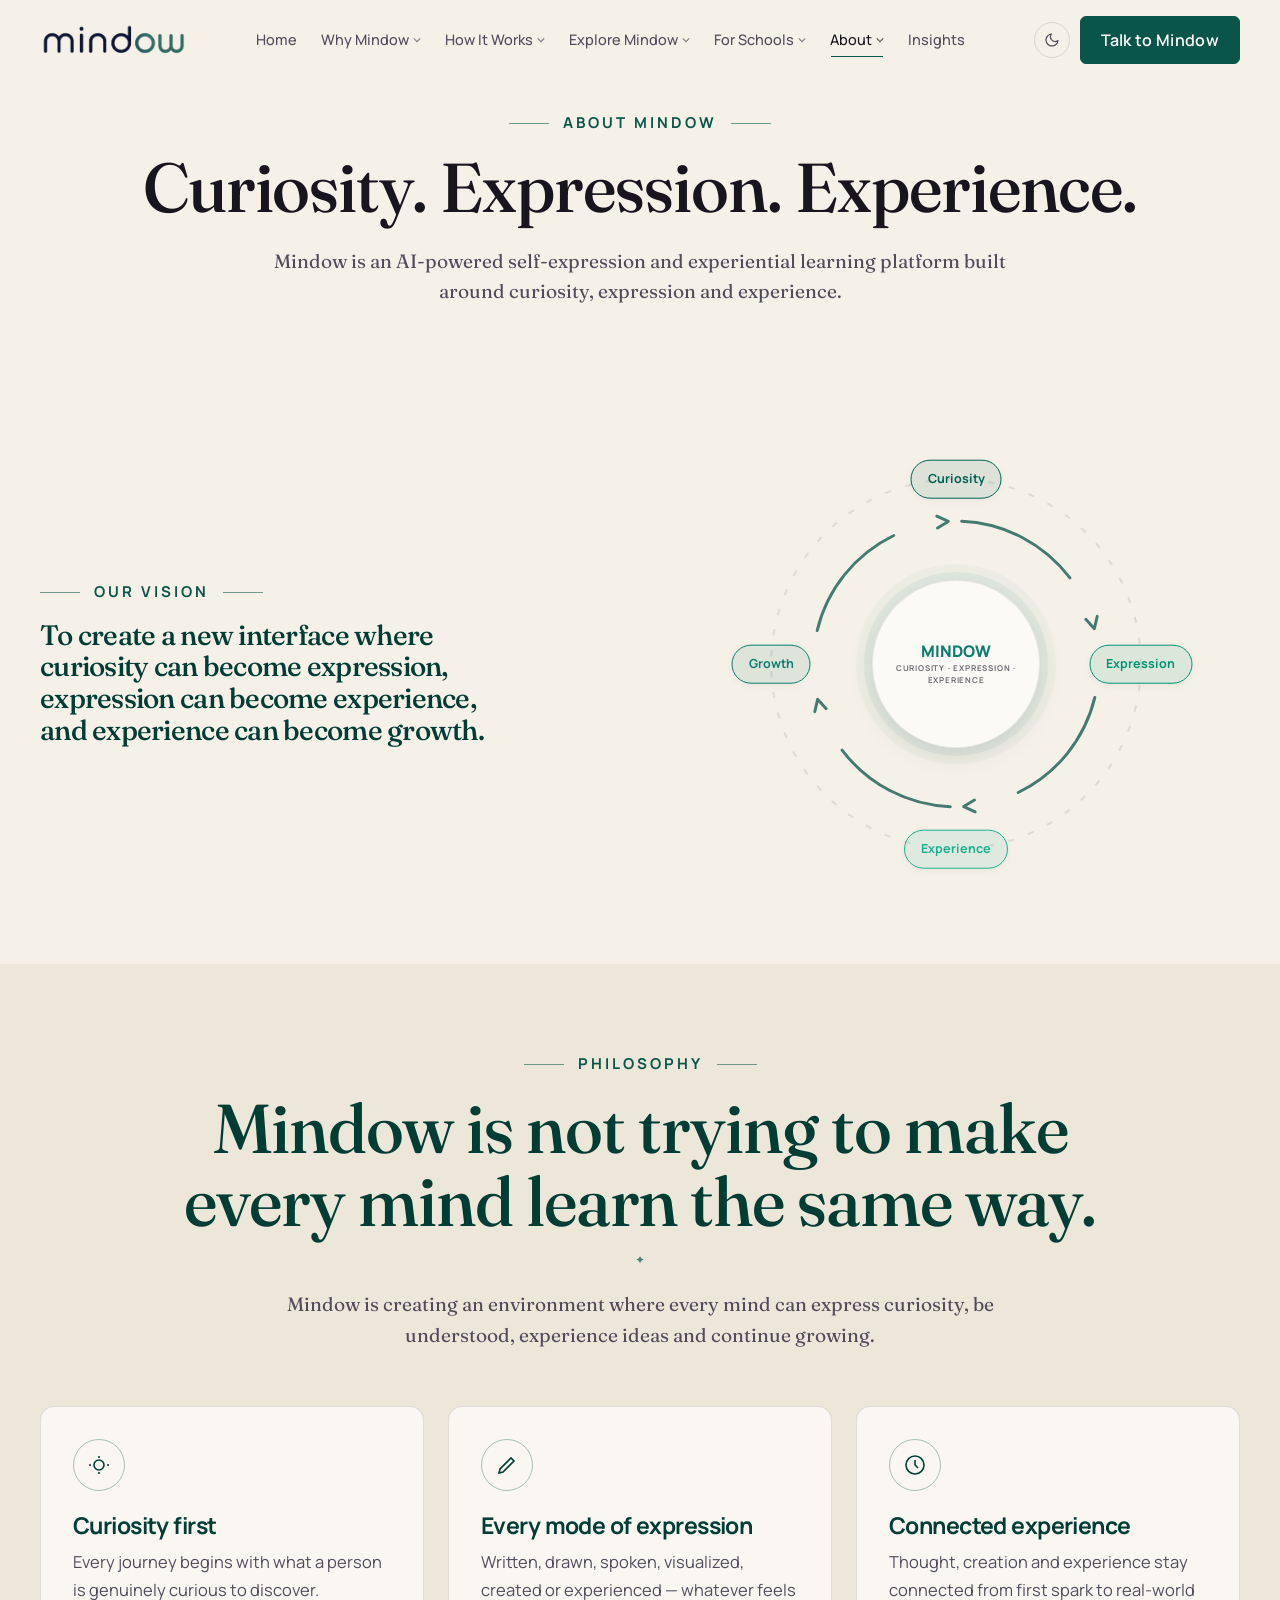
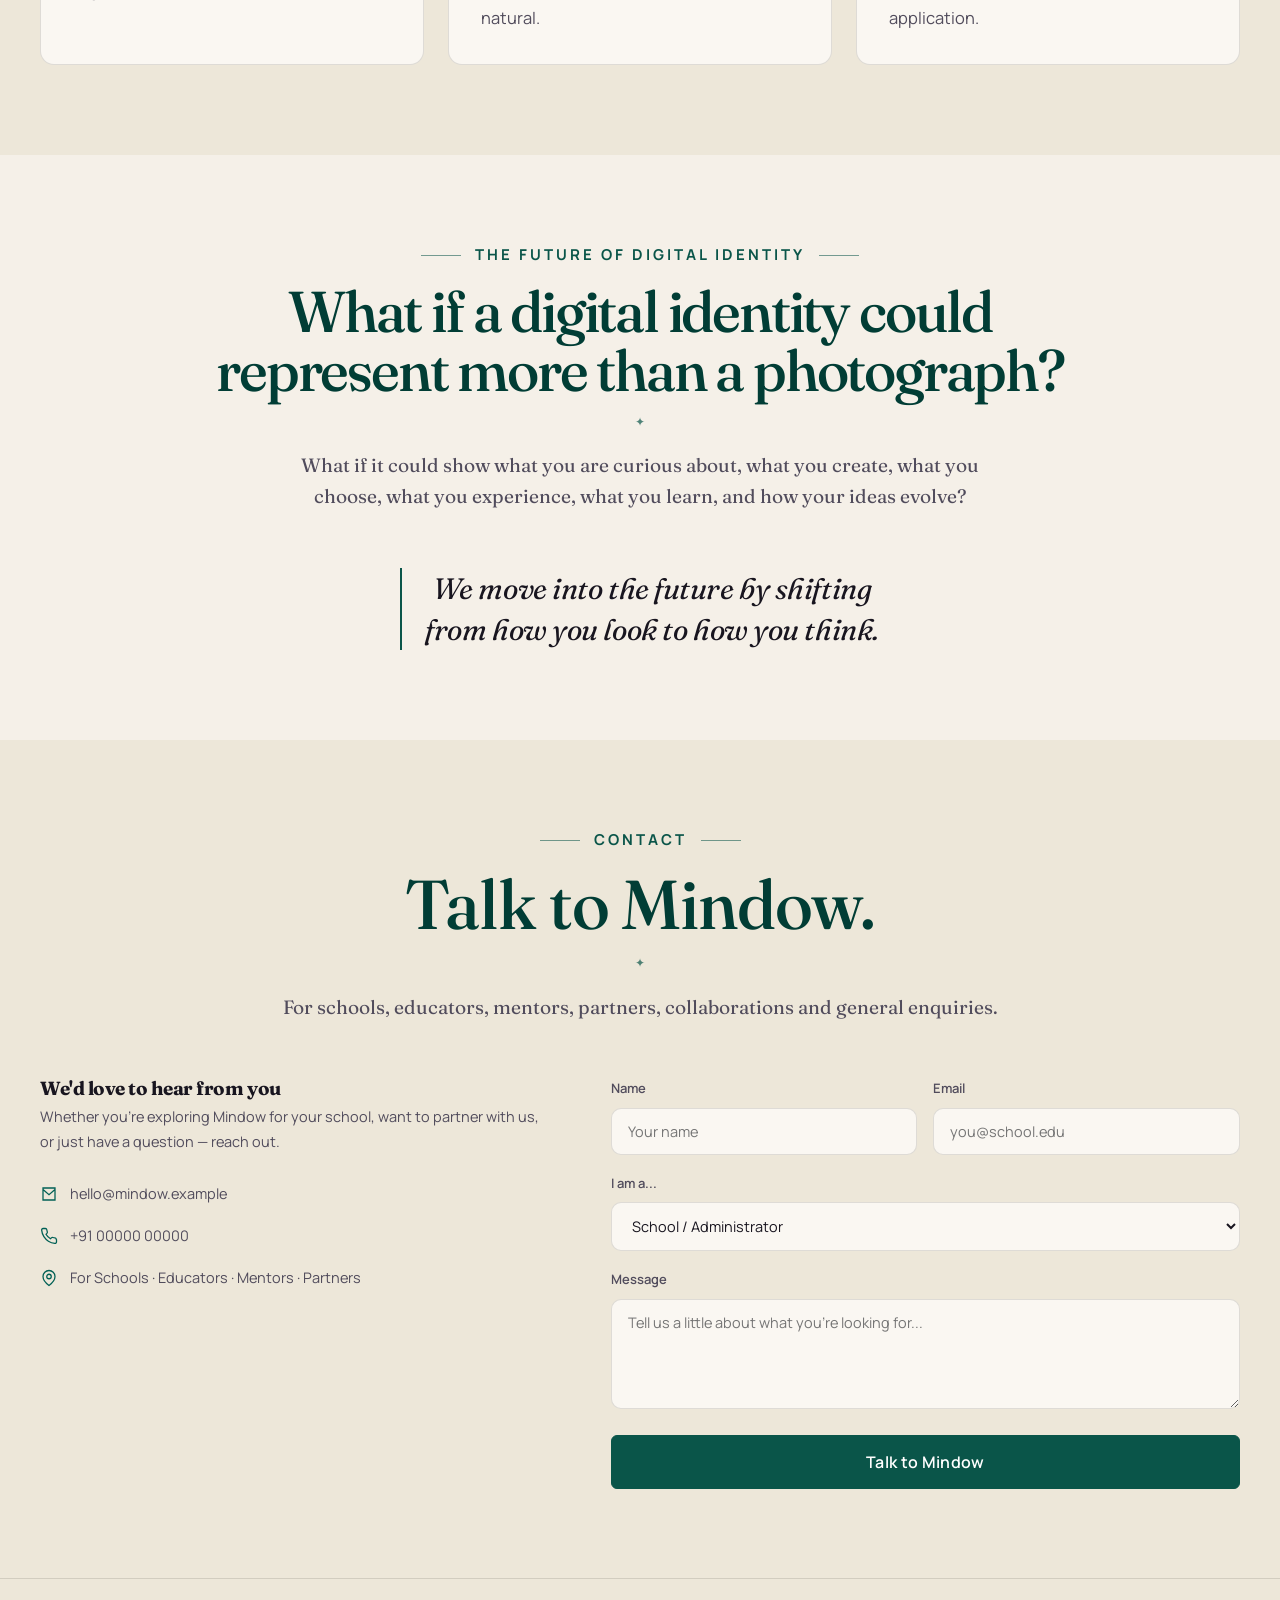
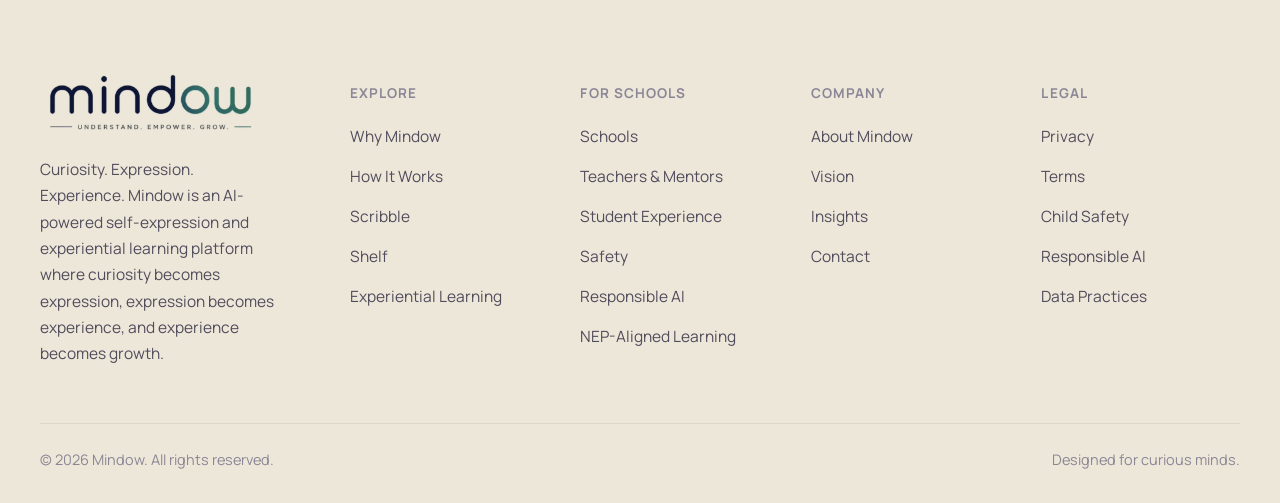
==== commit 39b1d9a1: "Classic redesign, motion, mobile fixes and school pitch structure - Classic edition: small-caps labe" ====
--- a/about.html
+++ b/about.html
@@ -6,7 +6,7 @@
 <title>About Mindow — Curiosity. Expression. Experience.</title>
 <meta name="description" content="Mindow is an AI-powered self-expression and experiential learning platform. Learn about our vision, philosophy, and the future of digital identity.">
 <link rel="icon" href="data:image/svg+xml,%3Csvg xmlns='http://www.w3.org/2000/svg' viewBox='0 0 32 32'%3E%3Ccircle cx='16' cy='16' r='15' fill='%230a0a0e'/%3E%3Cpath d='M16 5v22M8 10c4 3 4 9 0 12M24 10c-4 3-4 9 0 12' stroke='%238b7cff' stroke-width='2' fill='none' stroke-linecap='round'/%3E%3C/svg%3E">
-<link rel="stylesheet" href="css/style.css?v=6">
+<link rel="stylesheet" href="css/style.css?v=19">
 <script>(function(){try{var t=localStorage.getItem('mindow-theme');if(t==='light')document.documentElement.setAttribute('data-theme','light');}catch(e){}})();</script>
 </head>
 <body>
@@ -76,7 +76,7 @@
         <svg class="icon-sun" viewBox="0 0 24 24" fill="none" stroke="currentColor" stroke-width="1.8"><circle cx="12" cy="12" r="4"/><path d="M12 2v2M12 20v2M4.9 4.9l1.4 1.4M17.7 17.7l1.4 1.4M2 12h2M20 12h2M4.9 19.1l1.4-1.4M17.7 6.3l1.4-1.4" stroke-linecap="round"/></svg>
         <svg class="icon-moon" viewBox="0 0 24 24" fill="none" stroke="currentColor" stroke-width="1.8"><path d="M21 12.79A9 9 0 1111.21 3 7 7 0 0021 12.79z" stroke-linecap="round" stroke-linejoin="round"/></svg>
       </button>
-      <a href="explore-mindow.html" class="btn btn-primary btn-sm">Experience Mindow</a>
+      <a href="index.html#demo" class="btn btn-primary btn-sm">Talk to Mindow</a>
       <button class="nav-toggle" aria-label="Open menu"><span></span><span></span><span></span></button>
     </div>
   </div>
@@ -119,8 +119,8 @@
   </ul></details>
   <a href="insights.html" style="font-family:'Fraunces',serif;font-size:19px;display:block;padding:16px 0;border-bottom:1px solid var(--border-soft);">Insights</a>
   <div class="mobile-cta">
-    <a href="explore-mindow.html" class="btn btn-primary">Experience Mindow</a>
-    <a href="for-schools.html" class="btn btn-ghost">For Schools</a>
+    <a href="index.html#demo" class="btn btn-primary">Talk to Mindow</a>
+    <a href="explore-mindow.html" class="btn btn-ghost">Experience Mindow</a>
   </div>
 </div>
 
@@ -266,6 +266,6 @@
   </div>
 </footer>
 
-<script src="js/main.js?v=6"></script>
+<script src="js/main.js?v=18"></script>
 </body>
 </html>
--- a/css/style.css
+++ b/css/style.css
@@ -1540,6 +1540,7 @@
    ========================================================================== */
 .loop-wrap{
   position:relative;
+  width:100%;               /* auto margins in a grid cell would otherwise shrink it to nothing */
   max-width:500px;
   aspect-ratio:1/1;
   margin:0 auto;
@@ -2650,9 +2651,9 @@
 .mk-feed{ display:grid; gap:10px; }
 .mk-feed li{ padding:12px 14px; border:1px solid var(--border-soft); border-radius:14px; background:var(--surface); }
 .mk-who{ display:flex; align-items:center; gap:8px; font-size:14px; }
-.mk-who small{ color:var(--text-faint); font-size:12.5px; }
+.mk-who small{ color:var(--text-faint); font-size:13px; }
 .mk-av{ width:28px; height:28px; border-radius:50%; flex-shrink:0; display:grid; place-items:center; background:var(--av); color:#fff; font-size:13px; font-weight:700; }
-.mk-chip{ margin-left:auto; padding:2px 10px; border-radius:var(--radius-full); background:rgba(200,115,79,.12); color:#b0603e; font-size:12.5px; font-weight:600; }
+.mk-chip{ margin-left:auto; padding:2px 10px; border-radius:var(--radius-full); background:rgba(200,115,79,.12); color:#b0603e; font-size:13px; font-weight:600; }
 [data-theme="dark"] .mk-chip{ color:#f0a07e; }
 .mk-post-body{ display:flex; gap:12px; align-items:center; margin:8px 0; }
 .mk-post-body > span:first-child{ flex:1; }
@@ -2763,4 +2764,499 @@
   .eco-mock{ padding:16px; }
 }
 
+/* ==========================================================================
+   CLASSIC EDITION — traditional, editorial finish.
+   Same palette and copy. Remove this block to return to the previous look.
+   ========================================================================== */
+:root{
+  --radius-l:14px;          /* cards: gentle, not bubbly */
+  --radius-m:10px;
+  --ink-green:#0a5549;
+}
+
+/* Paper: no glowing blobs, just ivory with grain and fine rules */
+.bg-glow{ display:none; }
+.hero--text::before{ opacity:.5; }
+
+/* Labels: small caps between hairlines instead of filled pills */
+.eyebrow,
+.section-eyebrow,
+.hero .eyebrow{
+  background:none;
+  color:var(--ink-green);
+  padding:0;
+  border-radius:0;
+  outline:none;
+  max-width:100%;
+  gap:14px;
+  font-family:'Manrope', sans-serif;
+  font-size:clamp(.9375rem, 1.15vw, 1.0625rem);   /* 15 -> 17px */
+  font-weight:700;
+  letter-spacing:.2em;
+  line-height:1.5;
+  text-align:center;
+}
+.eyebrow::before,
+.eyebrow::after{
+  content:''; flex:0 0 40px; width:40px; height:1px; background:currentColor; opacity:.55;   /* explicit width so the label's own width includes the lines (prevents wrapping) */
+}
+[data-theme="dark"] .eyebrow{ color:var(--violet); }
+.eyebrow{ margin-bottom:var(--sp-eyebrow-title); }
+.hero .eyebrow{ margin-bottom:var(--space-4); letter-spacing:.14em; }
+.hero--text .hero-grid > div{ max-width:100%; }   /* long hero label fits one line; h1/lede keep their own widths */
+@media(max-width:599px){
+  .eyebrow{ letter-spacing:.14em; }
+  .eyebrow::before, .eyebrow::after{ flex-basis:20px; width:20px; }
+}
+
+/* Headline accents: solid ink italics, no gradient text */
+.grad-text{
+  background:none;
+  -webkit-background-clip:border-box; background-clip:border-box;
+  -webkit-text-fill-color:currentColor;
+  color:var(--ink-green);
+  font-style:italic; font-weight:400;
+}
+[data-theme="dark"] .grad-text{ color:var(--violet); }
+
+/* Intro paragraphs set in the serif for a book-like rhythm */
+.lede,
+.section-head > p,
+.page-hero .lede,
+.cta-band .lede,
+.section-description{
+  font-family:var(--font-display);
+  font-weight:400;
+  font-optical-sizing:auto;
+  letter-spacing:0;
+}
+
+/* Buttons: squared, solid ink green, white text (WCAG AA contrast) */
+.btn{ border-radius:6px; letter-spacing:.02em; padding:15px 30px; }
+.btn-sm{ padding:10px 20px; }
+.btn-primary{
+  background:var(--ink-green);
+  color:#fff;
+  border-color:var(--ink-green);
+}
+.btn-primary:hover{ background:#073f36; transform:none; box-shadow:0 10px 24px -14px rgba(7,63,54,.7); }
+.btn-ghost{ border-color:rgba(10,85,73,.45); color:var(--ink-green); }
+.btn-ghost:hover{ background:rgba(10,85,73,.06); border-color:var(--ink-green); transform:none; }
+[data-theme="dark"] .btn-ghost{ color:var(--text); border-color:var(--border); }
+
+/* Navigation: classic underline for the current page */
+.nav-item:hover > .nav-link,
+.nav-link.active{ background:none; color:var(--text); }
+.nav-link.active{ text-decoration:underline; text-decoration-thickness:1px; text-underline-offset:8px; text-decoration-color:var(--ink-green); }
+
+/* Pull quotes: thin solid rule instead of a gradient bar */
+.key-message{ border-image:none; border-left:2px solid var(--ink-green); }
+.key-message.section-foot{ border-left:0; padding-left:0; }
+.key-message.section-foot::before,
+.key-message.section-foot::after{ content:'—'; color:var(--ink-green); margin:0 .4em; font-style:normal; }
+
+/* Cards: calm — fine border, no lift, soft shadow on hover */
+.card:hover,
+.product-card:hover{ transform:none; box-shadow:0 18px 40px -30px rgba(0,0,0,.35); }
+.icon-badge{ background:transparent; border:1px solid rgba(10,85,73,.35); border-radius:50%; }
+.wall-card:nth-child(3n+1),
+.wall-card:nth-child(3n+2),
+.wall-card:nth-child(3n+3){ border-top:2px solid var(--ink-green); }
+
+/* Section heads: a small ornament under the centred headings */
+.section-head.center > h2::after{
+  content:'✦'; display:block;
+  margin-top:var(--space-3);
+  font-family:'Manrope', sans-serif; font-size:12px; font-weight:400; letter-spacing:0;
+  color:var(--ink-green); opacity:.7;
+}
+
+/* Feature blocks: flat paper panels instead of gradients and pills */
+.eco-stage{ background:var(--surface); }
+.eco-tab.active{ transform:none; box-shadow:none; background:var(--surface); }
+.xs-pill{ border-radius:8px; box-shadow:none; }
+.mode-demo, .identity, .cta-band{ box-shadow:0 24px 60px -48px rgba(0,0,0,.4); }
+.cta-band::before{ display:none; }
+.cta-band{ border:1px solid var(--border); outline:1px solid var(--border-soft); outline-offset:-10px; }  /* double-rule frame */
+
+/* ==========================================================================
+   MOTION LAYER — classic but alive: hero entrance, living background,
+   keyword ribbon, unfolding headings, staggered cards, micro-interactions.
+   Turned off automatically for visitors who prefer reduced motion.
+   ========================================================================== */
+
+/* base scroll reveal: a touch more travel so it reads as motion */
+[data-reveal]{ transform:translateY(26px); transition:opacity .8s var(--ease), transform 1s var(--ease); }
+
+/* ---- Hero: living background ---- */
+.hero-art{ position:absolute; inset:0; overflow:hidden; pointer-events:none; z-index:0; }
+.wash{ position:absolute; border-radius:50%; filter:blur(60px); opacity:.55; will-change:transform; }
+.wash-1{ width:520px; height:520px; left:-140px; top:-120px; background:radial-gradient(circle, rgba(10,85,73,.20), transparent 65%); animation:wash-drift-1 26s ease-in-out infinite alternate; }
+.wash-2{ width:600px; height:600px; right:-180px; top:10%; background:radial-gradient(circle, rgba(127,154,122,.22), transparent 65%); animation:wash-drift-2 32s ease-in-out infinite alternate; }
+.wash-3{ width:420px; height:420px; left:35%; bottom:-220px; background:radial-gradient(circle, rgba(201,161,74,.14), transparent 65%); animation:wash-drift-3 28s ease-in-out infinite alternate; }
+[data-theme="dark"] .wash{ opacity:.35; }
+@keyframes wash-drift-1{ to{ transform:translate(140px, 90px) scale(1.15); } }
+@keyframes wash-drift-2{ to{ transform:translate(-160px, 60px) scale(.9); } }
+@keyframes wash-drift-3{ to{ transform:translate(-120px, -80px) scale(1.2); } }
+
+.hero-rings{
+  position:absolute; left:50%; top:50%;
+  width:min(900px, 120vw); height:auto;
+  transform:translate(-50%, -50%);
+  fill:none; stroke:var(--ink-green, #0a5549); stroke-width:1; opacity:.09;
+  animation:rings-spin 140s linear infinite;
+}
+.hero-rings .dash{ stroke-dasharray:2 10; }
+.hero-rings .orb{ fill:var(--ink-green, #0a5549); stroke:none; opacity:.9; }
+[data-theme="dark"] .hero-rings{ stroke:#34d399; opacity:.12; }
+[data-theme="dark"] .hero-rings .orb{ fill:#34d399; }
+@keyframes rings-spin{ to{ transform:translate(-50%, -50%) rotate(360deg); } }
+
+/* ---- Hero: entrance sequence (hidden until JS starts it, failsafe after 3s) ---- */
+.js .hero-copy > *,
+.js .hero-copy h1 .w{ opacity:0; }
+.js .hero--text:not(.go) .hero-copy > *,
+.js .hero--text:not(.go) .hero-copy h1 .w{ animation:hero-failsafe .01s 3s forwards; }
+@keyframes hero-failsafe{ to{ opacity:1; } }
+
+.hero--text.go .hero-copy > *{ animation:hero-up .9s var(--ease) both; }
+.hero--text.go .hero-copy > .eyebrow{ animation-delay:0s; }
+.hero--text.go .hero-copy > .hero-premessage{ animation-delay:.2s; }
+.hero--text.go .hero-copy > h1{ animation:none; opacity:1; }
+.hero--text.go .hero-copy > .lede{ animation-delay:1.05s; }
+.hero--text.go .hero-copy > .btn-row{ animation-delay:1.2s; }
+.hero--text.go .hero-copy > .hero-ornament{ animation-delay:1.35s; }
+.hero--text.go .hero-copy > .hero-trust{ animation:none; opacity:1; }
+
+.hero-copy h1 .w{ display:inline-block; }
+.hero--text.go .hero-copy h1 .w{ animation:word-rise 1s var(--ease) both; animation-delay:calc(.35s + var(--i) * .075s); }
+@keyframes hero-up{ from{ opacity:0; transform:translateY(22px); } to{ opacity:1; transform:none; } }
+@keyframes word-rise{ from{ opacity:0; transform:translateY(.45em) rotate(1.5deg); filter:blur(6px); } to{ opacity:1; transform:none; filter:blur(0); } }
+
+/* hand-drawn underline beneath the accent words */
+.hero-copy h1 .hl{ position:relative; display:inline-block; }
+.hl-swash{ position:absolute; left:2%; right:2%; bottom:-.08em; width:96%; height:.22em; overflow:visible; }
+.hl-swash path{ fill:none; stroke:var(--ink-green, #0a5549); stroke-width:1.8; stroke-linecap:round; stroke-dasharray:100; stroke-dashoffset:100; opacity:.6; }
+[data-theme="dark"] .hl-swash path{ stroke:#34d399; }
+.hero--text.go .hl-swash path{ animation:swash-draw 1s var(--ease) forwards; animation-delay:calc(.95s + var(--i) * .075s); }  /* right after its word rises */
+@keyframes swash-draw{ to{ stroke-dashoffset:0; } }
+
+/* eyebrow hairlines draw outward */
+.hero--text.go .hero-copy > .eyebrow::before,
+.hero--text.go .hero-copy > .eyebrow::after{ animation:line-grow .9s var(--ease) .25s both; }
+.eyebrow::before{ transform-origin:right center; }
+.eyebrow::after{ transform-origin:left center; }
+@keyframes line-grow{ from{ transform:scaleX(0); } to{ transform:scaleX(1); } }
+
+/* trust items one by one */
+.js .hero-trust li{ opacity:0; }
+.js .hero--text:not(.go) .hero-trust li{ animation:hero-failsafe .01s 3s forwards; }
+.hero--text.go .hero-trust li{ animation:hero-up .7s var(--ease) both; }
+.hero--text.go .hero-trust li:nth-child(1){ animation-delay:1.5s; }
+.hero--text.go .hero-trust li:nth-child(2){ animation-delay:1.6s; }
+.hero--text.go .hero-trust li:nth-child(3){ animation-delay:1.7s; }
+.hero--text.go .hero-trust li:nth-child(4){ animation-delay:1.8s; }
+.hero-trust svg path{ stroke-dasharray:30; stroke-dashoffset:30; }
+.hero--text.go .hero-trust svg path{ animation:swash-draw .6s ease 1.9s forwards; }
+.js .hero--text:not(.go) .hero-trust svg path{ stroke-dashoffset:0; }
+
+/* ---- Keyword ribbon ---- */
+.marquee{
+  position:relative; overflow:hidden;
+  padding:22px 0;
+  border-bottom:1px solid var(--border);
+  background:var(--bg);
+  -webkit-mask-image:linear-gradient(90deg, transparent, #000 10%, #000 90%, transparent);
+          mask-image:linear-gradient(90deg, transparent, #000 10%, #000 90%, transparent);
+}
+.marquee-track{ display:flex; align-items:center; gap:36px; width:max-content; animation:marquee 38s linear infinite; }
+.marquee:hover .marquee-track{ animation-play-state:paused; }
+.marquee span{ font-family:var(--font-display); font-style:italic; font-size:clamp(24px, 2.6vw, 36px); color:var(--text); white-space:nowrap; }
+.marquee span:nth-of-type(even){ color:var(--ink-green, #0a5549); }
+[data-theme="dark"] .marquee span:nth-of-type(even){ color:#34d399; }
+.marquee i{ font-style:normal; font-size:14px; color:var(--ink-green, #0a5549); opacity:.6; }
+@keyframes marquee{ to{ transform:translateX(-50%); } }
+
+/* ---- Section headings unfold ---- */
+.section-head[data-reveal]{ opacity:1; transform:none; }
+.section-head[data-reveal] > *{ opacity:0; transform:translateY(20px); transition:opacity .8s var(--ease), transform .9s var(--ease); }
+.section-head[data-reveal].in > *{ opacity:1; transform:none; }
+.section-head[data-reveal].in > *:nth-child(2){ transition-delay:.12s; }
+.section-head[data-reveal].in > *:nth-child(3){ transition-delay:.24s; }
+.section-head[data-reveal].in > *:nth-child(4){ transition-delay:.34s; }
+.section-head[data-reveal] .eyebrow::before,
+.section-head[data-reveal] .eyebrow::after{ transform:scaleX(0); transition:transform 1s var(--ease) .25s; }
+.section-head[data-reveal].in .eyebrow::before,
+.section-head[data-reveal].in .eyebrow::after{ transform:scaleX(1); }
+.section-head.center > h2::after{ transition:transform 1s var(--ease) .5s, opacity 1s var(--ease) .5s; }
+.section-head[data-reveal]:not(.in) > h2::after{ transform:rotate(-90deg) scale(.4); opacity:0; }
+
+/* two-column copy: eyebrow lines also draw in when the column reveals */
+[data-reveal]:not(.section-head) > .eyebrow::before,
+[data-reveal]:not(.section-head) > .eyebrow::after{ transform:scaleX(0); transition:transform 1s var(--ease) .3s; }
+[data-reveal].in:not(.section-head) > .eyebrow::before,
+[data-reveal].in:not(.section-head) > .eyebrow::after{ transform:scaleX(1); }
+
+/* ---- Micro-interactions ---- */
+.card, .product-card, .wall-card, .xs-cat, .audience-card, .evolve-step{
+  transition:opacity .8s var(--ease), transform .5s var(--ease), box-shadow .5s var(--ease), border-color .4s;
+}
+.card:hover, .product-card:hover, .wall-card:hover, .xs-cat:hover, .audience-card:hover{
+  transform:translateY(-5px);
+  box-shadow:0 24px 48px -30px rgba(1,61,53,.45);
+}
+.pillar-card .icon-badge{ transition:transform .6s var(--ease), background .4s; }
+.pillar-card:hover .icon-badge{ transform:rotate(-8deg) scale(1.06); background:rgba(10,85,73,.06); }
+.evolve-dot{ transition:transform .5s var(--ease), box-shadow .5s; }
+.evolve-step:hover .evolve-dot{ transform:scale(1.1); box-shadow:0 0 0 6px rgba(10,85,73,.08); }
+
+/* nav: underline grows from the centre */
+.nav-link{ position:relative; }
+.nav-link::after{
+  content:''; position:absolute; left:12px; right:12px; bottom:4px; height:1px;
+  background:var(--ink-green, #0a5549); transform:scaleX(0); transition:transform .4s var(--ease);
+}
+.nav-item:hover > .nav-link::after,
+.nav-link.active::after{ transform:scaleX(1); }
+.nav-link.active{ text-decoration:none; }
+
+/* primary buttons: soft light sweep */
+.btn-primary{ position:relative; overflow:hidden; isolation:isolate; }
+.btn-primary::after{
+  content:''; position:absolute; top:0; bottom:0; left:-60%; width:50%; z-index:-1;
+  background:linear-gradient(100deg, transparent, rgba(255,255,255,.22), transparent);
+  transform:skewX(-20deg); transition:left .8s var(--ease);
+}
+.btn-primary:hover::after{ left:120%; }
+
+/* reading-progress line */
+.scroll-progress{
+  position:absolute; left:0; right:0; bottom:-1px; height:2px;
+  background:var(--ink-green, #0a5549); transform:scaleX(0); transform-origin:left center;
+}
+[data-theme="dark"] .scroll-progress{ background:#34d399; }
+
+@media(max-width:599px){
+  .hero-rings{ width:150vw; }
+  .wash{ filter:blur(40px); }
+  .marquee{ padding:16px 0; }
+  .marquee-track{ gap:24px; }
+}
+
+/* ==========================================================================
+   MOBILE POLISH — header fit, compact hero, swipeable card rows.
+   ========================================================================== */
+
+/* Tablet & phone header: logo + CTA + menu must fit on one row */
+@media(max-width:1180px){
+  .site-header .nav-right .btn{ padding:10px 18px; font-size:14.5px; }
+}
+@media(max-width:599px){
+  .site-header .nav-inner{ gap:12px; }
+  .logo{ min-width:0; flex-shrink:1; padding:8px 0; }            /* bigger tap area, may shrink */
+  .logo-img{ height:28px; max-width:100%; }
+  .site-header .nav-right .btn{ display:none; }                   /* same CTA lives in the menu panel */
+  .nav-toggle{ flex-shrink:0; }
+}
+@media(max-width:360px){
+  .logo-img{ height:24px; }
+}
+
+/* Swipeable rows: used for long card lists on phones */
+@media(max-width:599px){
+  .wall,
+  .xs-cats{
+    display:flex; flex-wrap:nowrap; gap:14px;
+    overflow-x:auto; overscroll-behavior-x:contain;
+    scroll-snap-type:x mandatory; scroll-padding-left:var(--gutter);
+    margin-inline:calc(-1 * var(--gutter)); padding:4px var(--gutter) 16px;
+    scrollbar-width:none;
+  }
+  .wall::-webkit-scrollbar, .xs-cats::-webkit-scrollbar{ display:none; }
+  .wall > *, .xs-cats > *{ flex:0 0 82%; scroll-snap-align:start; }
+  .xs-cats{ justify-content:flex-start; }
+}
+
+/* Homepage — phone */
+@media(max-width:599px){
+  /* hero: fits close to one screen */
+  .hero--text{ min-height:0; padding:calc(var(--header-h) + 28px) 0 48px; }
+  .hero .eyebrow{ font-size:13px; letter-spacing:.1em; line-height:1.55; margin-bottom:var(--space-3); }
+  .hero .eyebrow::before, .hero .eyebrow::after{ display:none; }   /* side rules look odd on a multi-line label */
+  .hero--text .hero-premessage{ font-size:18px; margin-bottom:var(--space-3); }
+  .hero--text h1{ font-size:clamp(34px, 9.6vw, 40px); line-height:1.08; }
+  .hero .lede{ margin-top:var(--space-4); font-size:16.5px; }
+  .hero .btn-row{ margin-top:var(--space-4); gap:10px; }
+  .hero-ornament{ margin-top:var(--space-5); }
+  .hero-trust{ display:grid; grid-template-columns:1fr 1fr; gap:10px 14px; justify-items:start; text-align:left; font-size:14.5px; }
+  .hero-trust li{ align-items:flex-start; gap:6px; line-height:1.35; }
+  .hero-trust svg{ width:16px; height:16px; margin-top:2px; }
+  .marquee span{ font-size:22px; }
+
+  /* face → mind steps */
+  .evolve-step{ padding:10px 0; gap:14px; }
+  .evolve-dot{ width:40px; height:40px; }
+  .evolve-step:not(:last-child)::after{ left:20px; top:48px; }
+
+  /* mode of expression: 3 x 2 grid instead of a tall column */
+  .stepper{ display:grid; grid-template-columns:repeat(3, minmax(0,1fr)); gap:8px; }
+  .stepper-arrow{ display:none; }
+  .stepper-step{ min-width:0; padding:12px 4px; gap:8px; }
+  .stepper-step .stepper-icon{ width:44px; height:44px; }
+  .stepper-step span{ font-size:14px; }
+  .mode-demo{ margin-top:var(--space-5); }
+  .md-stage{ min-height:250px; padding:20px; }
+  .md-note{ padding:18px 16px; }
+  .md-note-line{ font-size:19px; line-height:34px; }
+  .md-bar{ padding:12px 16px; font-size:14px; }
+
+  /* ecosystem: compact mockups */
+  .eco-stage{ padding:20px 16px; }
+  .eco-num--lg{ width:44px; height:44px; font-size:22px; margin-bottom:var(--space-3); }
+  .eco-copy h3{ font-size:28px; }
+  .eco-copy p:not(.eco-tagline){ font-size:16px; }
+  .mk-intents{ grid-template-columns:1fr 1fr; gap:6px; }
+  .mk-intents li{ padding:8px; gap:8px; }
+  .mk-intents svg{ width:30px; height:30px; padding:6px; }
+  .mk-intents small{ display:none; }
+  .mk-intents b{ font-size:14.5px; }
+  .mk-shelf-tabs span{ padding:5px 8px; font-size:13px; }
+  .mk-hand--title{ font-size:26px; }
+  .mk-hand{ font-size:19px; }
+  .mk-feed li{ padding:10px 12px; }
+  .mk-post-body .mk-thumb{ width:40px; height:40px; font-size:18px; }
+  .identity{ margin-top:var(--space-6); padding:20px 16px; }
+  .xs-band{ margin-top:var(--space-6); }
+  .xs-pill{ padding:12px 20px; font-size:16px; }
+
+  /* readable minimums */
+  .mk-chip, .wall-card .wall-tag, .mk-who small{ font-size:13px; }
+  .wall-card .wall-by{ font-size:13.5px; }
+}
+
+/* How It Works: Scribble demo stacked on phones/tablets */
+@media(max-width:760px){
+  .scribble-demo{ grid-template-columns:1fr; }
+  .scribble-controls{ border-right:0; border-bottom:1px solid var(--border); }
+  .scribble-canvas{ min-height:300px; padding:20px; }
+}
+@media(max-width:599px){
+  .shelf-card .examples, .loop-node, .split-badge, .scribble-controls p.hint{ font-size:13px; }
+  .tl-step p, .trial-badge, .trial-clear, .trial-hint, .brush-label, .trial-tool span{ font-size:13px; }
+  .insight-card .insight-tag{ font-size:13px; }
+  .insight-card .insight-meta{ font-size:13.5px; }
+}
+
+/* Loop diagrams: generated direction arrows on the inner ring */
+.loop-arrow{ fill:none; stroke:var(--ink-green, #0a5549); stroke-width:1.4; stroke-linecap:round; opacity:.75; }
+.loop-svg marker path{ stroke:var(--ink-green, #0a5549); }
+[data-theme="dark"] .loop-arrow, [data-theme="dark"] .loop-svg marker path{ stroke:#34d399; }
+.loop-wrap[data-reveal] .loop-arrow{ stroke-dasharray:60; stroke-dashoffset:60; transition:stroke-dashoffset 1s var(--ease); transition-delay:calc(.4s + var(--d)); }
+.loop-wrap[data-reveal].in .loop-arrow{ stroke-dashoffset:0; }
+@media(max-width:599px){
+  .loop-node{ font-size:13px; padding:6px 10px; }
+  .loop-center b{ font-size:15px; }
+  .loop-center span{ font-size:12px; letter-spacing:.04em; padding:0 8px; line-height:1.3; }
+}
+
+/* ==========================================================================
+   MARKETING SECTIONS — For Schools band, FAQ, demo request
+   ========================================================================== */
+
+/* Dark positioning band: breaks the light rhythm, speaks to leadership */
+.band-dark{
+  --band-text:#f5f0e8;
+  background:radial-gradient(900px 500px at 85% 0%, rgba(255,255,255,.06), transparent 60%), var(--ink-green, #0a5549);
+  color:var(--band-text);
+}
+.band-dark .eyebrow{ color:#a9d8c8; }
+.band-dark .section-title-sub,
+.band-dark h3{ color:var(--band-text); }
+.band-dark .lede{ color:rgba(245,240,232,.82); }
+.band-dark .section-title-sub{ font-size:clamp(2.25rem, 3.6vw, 3.5rem); }
+.band-grid{ align-items:center; }
+.band-dark .btn-row{ margin-top:var(--space-5); }
+.btn-light{ background:#f5f0e8; color:#0a5549; border-color:#f5f0e8; }
+.btn-light:hover{ background:#fff; transform:none; }
+.btn-outline-light{ background:transparent; color:#f5f0e8; border-color:rgba(245,240,232,.45); }
+.btn-outline-light:hover{ border-color:#f5f0e8; background:rgba(255,255,255,.06); transform:none; }
+[data-theme="dark"] .band-dark{ background:#0d2e29; }
+
+.audience-stack{ display:grid; gap:14px; }
+.aud{
+  display:flex; gap:18px; align-items:flex-start;
+  padding:22px 24px;
+  border:1px solid rgba(245,240,232,.16);
+  border-radius:var(--radius-m);
+  background:rgba(255,255,255,.05);
+  transition:background .4s, border-color .4s, transform .5s var(--ease), opacity .8s var(--ease);
+}
+.aud:hover{ background:rgba(255,255,255,.09); border-color:rgba(245,240,232,.3); transform:translateX(4px); }
+.aud-num{ font-family:var(--font-display); font-size:28px; line-height:1; color:#a9d8c8; flex-shrink:0; width:40px; }
+.aud h3{ font-family:var(--font-display); font-weight:500; font-size:24px; line-height:1.2; }
+.aud p{ margin-top:6px; font-size:16px; color:rgba(245,240,232,.78); }
+.aud ul{ display:flex; flex-wrap:wrap; gap:6px 18px; margin-top:12px; }
+.aud li{ display:flex; align-items:center; gap:6px; font-size:14.5px; color:var(--band-text); }
+.aud li svg{ width:15px; height:15px; fill:none; stroke:#a9d8c8; flex-shrink:0; }
+
+/* FAQ */
+.faq-grid{ align-items:start; grid-template-columns:minmax(0,38fr) minmax(0,62fr); }
+.faq-intro{ position:sticky; top:calc(var(--header-h) + 24px); }
+.faq-intro .lede{ margin-top:var(--sp-title-desc); }
+.text-link{ color:var(--ink-green, #0a5549); text-decoration:underline; text-underline-offset:4px; text-decoration-thickness:1px; }
+.faq{ border-top:1px solid var(--border); }
+.faq details{ border-bottom:1px solid var(--border); }
+.faq summary{
+  list-style:none; cursor:pointer;
+  display:flex; justify-content:space-between; align-items:center; gap:24px;
+  padding:22px 0;
+  font-family:var(--font-display); font-size:clamp(19px, 1.7vw, 23px); color:var(--text);
+}
+.faq summary::-webkit-details-marker{ display:none; }
+.faq summary span{ position:relative; width:28px; height:28px; flex-shrink:0; border:1px solid var(--border); border-radius:50%; transition:transform .4s var(--ease), background .3s; }
+.faq summary span::before,
+.faq summary span::after{ content:''; position:absolute; left:50%; top:50%; width:11px; height:1.5px; background:var(--ink-green, #0a5549); transform:translate(-50%,-50%); }
+.faq summary span::after{ transform:translate(-50%,-50%) rotate(90deg); transition:transform .4s var(--ease); }
+.faq details[open] summary span{ background:rgba(10,85,73,.07); }
+.faq details[open] summary span::after{ transform:translate(-50%,-50%) rotate(0deg); }
+.faq summary:hover{ color:var(--ink-green, #0a5549); }
+.faq details p{ padding:0 52px 24px 0; font-size:17px; line-height:1.7; animation:md-in .5s var(--ease) both; }
+
+/* Demo request */
+.demo-card{
+  display:grid; grid-template-columns:minmax(0,1fr) minmax(0,1.1fr); gap:var(--col-gap);
+  padding:clamp(28px, 5vw, 64px);
+  background:var(--surface);
+  border:1px solid var(--border);
+  outline:1px solid var(--border-soft); outline-offset:-10px;     /* classic double rule */
+  border-radius:var(--radius-l);
+  box-shadow:0 40px 80px -60px rgba(1,61,53,.45);
+}
+.demo-copy .lede{ margin-top:var(--sp-title-desc); }
+.demo-points{ display:grid; gap:12px; margin-top:var(--space-5); }
+.demo-points li{ display:flex; align-items:center; gap:10px; font-size:16.5px; color:var(--text); }
+.demo-points svg{ width:18px; height:18px; fill:none; stroke:var(--ink-green, #0a5549); flex-shrink:0; }
+.form-row{ display:grid; grid-template-columns:1fr 1fr; gap:16px; }
+.demo-form .form-field label{ font-size:14px; color:var(--text); }
+.demo-form .form-field input,
+.demo-form .form-field select,
+.demo-form .form-field textarea{ font-size:16px; background:var(--bg); border-radius:8px; }
+.demo-form .form-field input:focus,
+.demo-form .form-field select:focus,
+.demo-form .form-field textarea:focus{ border-color:var(--ink-green, #0a5549); box-shadow:0 0 0 3px rgba(10,85,73,.12); }
+.btn-block{ width:100%; }
+
+@media(max-width:1080px){
+  .faq-grid, .demo-card{ grid-template-columns:1fr; }
+  .faq-intro{ position:static; }
+}
+@media(max-width:599px){
+  .aud{ padding:18px; gap:12px; }
+  .aud-num{ font-size:22px; width:28px; }
+  .aud h3{ font-size:21px; }
+  .form-row{ grid-template-columns:1fr; gap:0; }
+  .faq details p{ padding-right:0; }
+  .demo-card{ outline:none; padding:24px 18px; }
+}
+
 @media (prefers-reduced-motion:reduce){*{scroll-behavior:auto!important;animation-duration:.01ms!important;animation-iteration-count:1!important;transition-duration:.01ms!important;}}
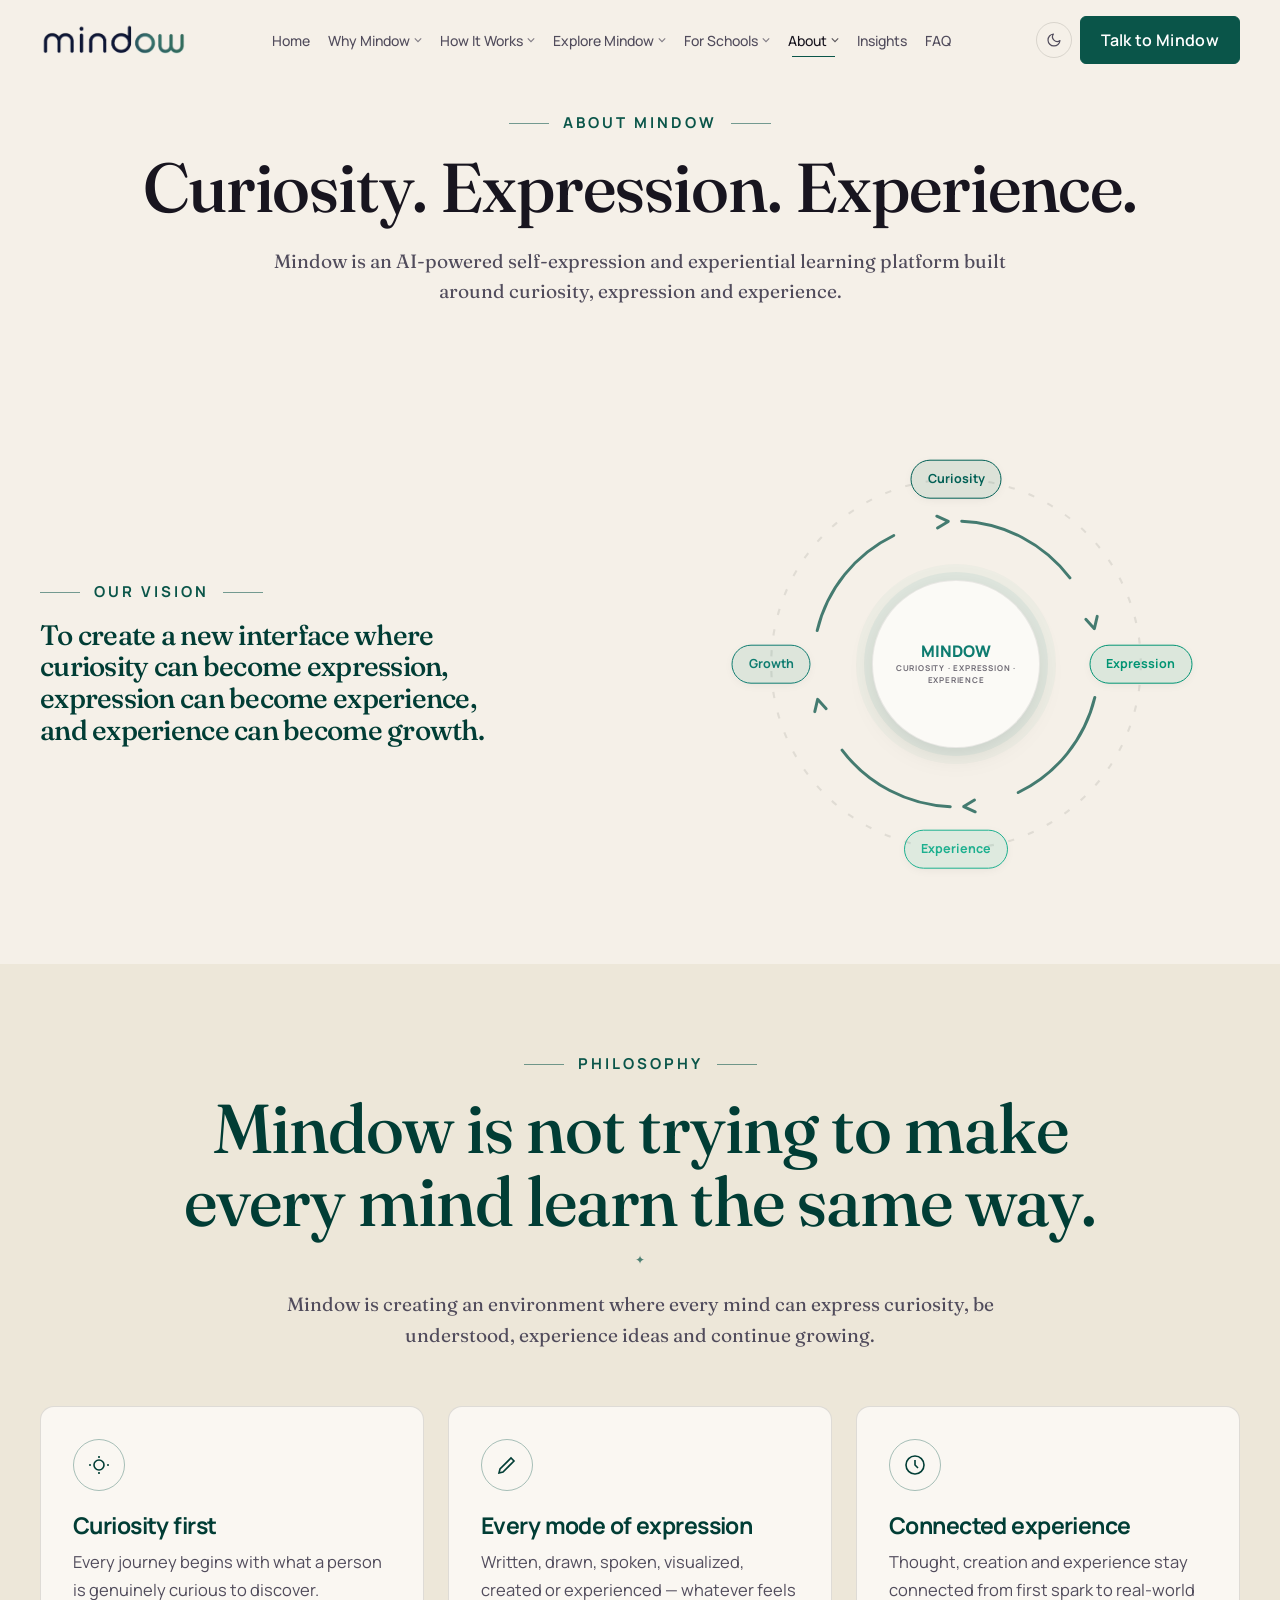
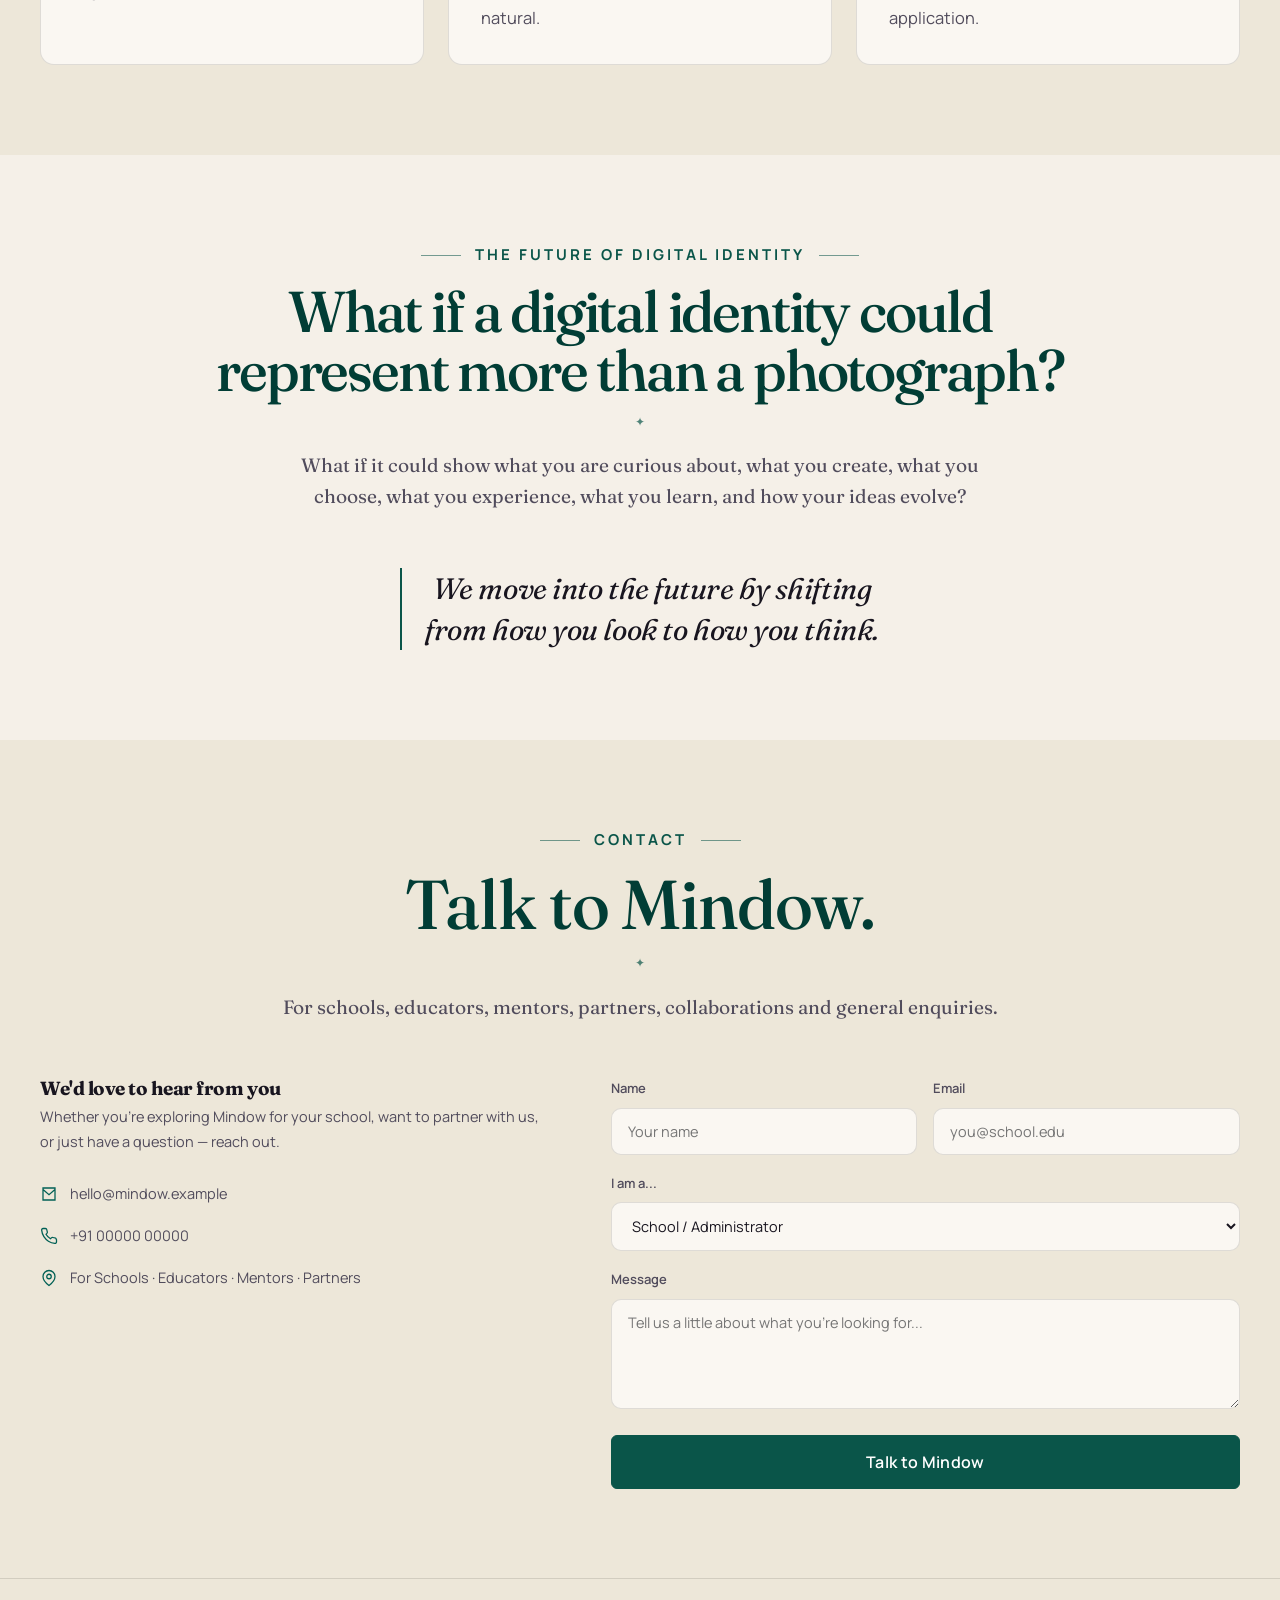
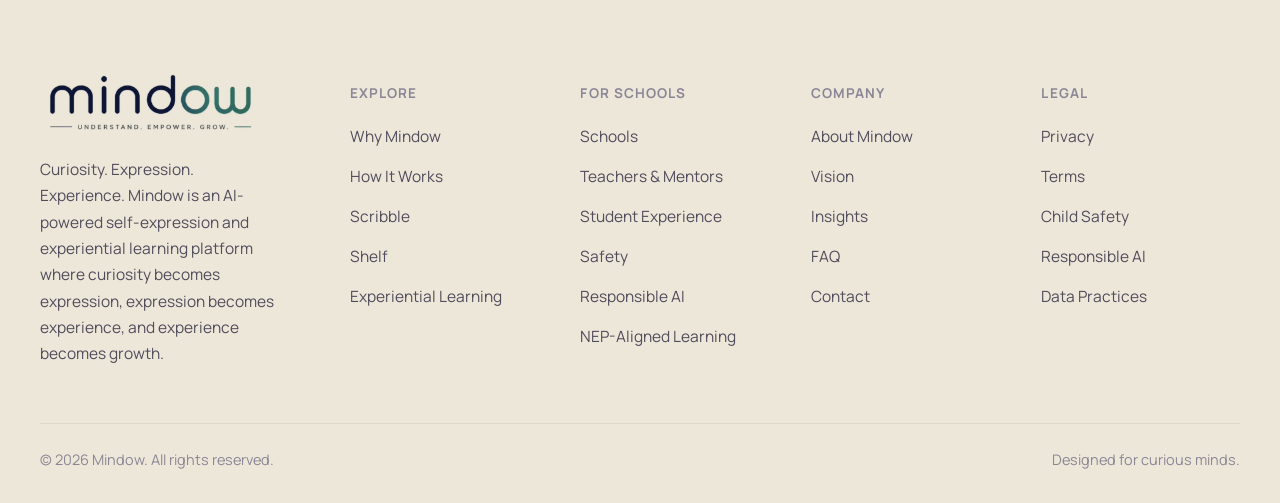
==== commit ccc3a4da: "Client review updates: Scribble app, identity, Social Wall, FAQ page - Homepage hero label: "Experie" ====
--- a/about.html
+++ b/about.html
@@ -6,7 +6,7 @@
 <title>About Mindow — Curiosity. Expression. Experience.</title>
 <meta name="description" content="Mindow is an AI-powered self-expression and experiential learning platform. Learn about our vision, philosophy, and the future of digital identity.">
 <link rel="icon" href="data:image/svg+xml,%3Csvg xmlns='http://www.w3.org/2000/svg' viewBox='0 0 32 32'%3E%3Ccircle cx='16' cy='16' r='15' fill='%230a0a0e'/%3E%3Cpath d='M16 5v22M8 10c4 3 4 9 0 12M24 10c-4 3-4 9 0 12' stroke='%238b7cff' stroke-width='2' fill='none' stroke-linecap='round'/%3E%3C/svg%3E">
-<link rel="stylesheet" href="css/style.css?v=19">
+<link rel="stylesheet" href="css/style.css?v=43">
 <script>(function(){try{var t=localStorage.getItem('mindow-theme');if(t==='light')document.documentElement.setAttribute('data-theme','light');}catch(e){}})();</script>
 </head>
 <body>
@@ -70,6 +70,7 @@
         </div>
       </div>
       <div class="nav-item"><a href="insights.html" class="nav-link">Insights</a></div>
+      <div class="nav-item"><a href="faq.html" class="nav-link">FAQ</a></div>
     </nav>
     <div class="nav-right">
       <button class="theme-toggle" aria-label="Toggle light and dark theme" type="button">
@@ -118,6 +119,7 @@
     <li><a href="about.html#contact">Contact</a></li>
   </ul></details>
   <a href="insights.html" style="font-family:'Fraunces',serif;font-size:19px;display:block;padding:16px 0;border-bottom:1px solid var(--border-soft);">Insights</a>
+  <a href="faq.html" style="font-family:'Fraunces',serif;font-size:19px;display:block;padding:16px 0;border-bottom:1px solid var(--border-soft);">FAQ</a>
   <div class="mobile-cta">
     <a href="index.html#demo" class="btn btn-primary">Talk to Mindow</a>
     <a href="explore-mindow.html" class="btn btn-ghost">Experience Mindow</a>
@@ -249,6 +251,7 @@
         <li><a href="about.html">About Mindow</a></li>
         <li><a href="about.html#vision">Vision</a></li>
         <li><a href="insights.html">Insights</a></li>
+        <li><a href="faq.html">FAQ</a></li>
         <li><a href="about.html#contact">Contact</a></li>
       </ul></div>
       <div class="footer-col"><h5>Legal</h5><ul>
@@ -266,6 +269,6 @@
   </div>
 </footer>
 
-<script src="js/main.js?v=18"></script>
+<script src="js/main.js?v=42"></script>
 </body>
 </html>
--- a/css/style.css
+++ b/css/style.css
@@ -2306,7 +2306,7 @@
   .hero-premessage{ max-width:100%; }
 }
 
-@media(max-width:1200px){
+@media(max-width:1260px){
   .main-nav, .nav-right .nav-login{ display:none; }
   .nav-toggle{ display:flex; }
 }
@@ -2327,7 +2327,7 @@
 }
 
 /* POLISHED RESPONSIVE OVERRIDES */
-@media (max-width:1180px){
+@media (max-width:1260px){
   .site-header .main-nav,.site-header .nav-right .nav-login,.site-header .nav-right .theme-toggle{display:none;}
   .site-header .nav-toggle{display:flex;}
   .site-header .nav-inner{min-height:48px;}   /* 16px padding x2 + 48 = 80px header */
@@ -2802,7 +2802,7 @@
 }
 [data-theme="dark"] .eyebrow{ color:var(--violet); }
 .eyebrow{ margin-bottom:var(--sp-eyebrow-title); }
-.hero .eyebrow{ margin-bottom:var(--space-4); letter-spacing:.14em; }
+.hero .eyebrow{ margin-bottom:var(--space-4); }
 .hero--text .hero-grid > div{ max-width:100%; }   /* long hero label fits one line; h1/lede keep their own widths */
 @media(max-width:599px){
   .eyebrow{ letter-spacing:.14em; }
@@ -2966,16 +2966,26 @@
   padding:22px 0;
   border-bottom:1px solid var(--border);
   background:var(--bg);
-  -webkit-mask-image:linear-gradient(90deg, transparent, #000 10%, #000 90%, transparent);
-          mask-image:linear-gradient(90deg, transparent, #000 10%, #000 90%, transparent);
-}
-.marquee-track{ display:flex; align-items:center; gap:36px; width:max-content; animation:marquee 38s linear infinite; }
-.marquee:hover .marquee-track{ animation-play-state:paused; }
+}
+/* edge fades as overlays (a CSS mask here freezes the animation in iOS Safari) */
+.marquee::before,
+.marquee::after{ content:''; position:absolute; top:0; bottom:0; width:10%; z-index:1; pointer-events:none; }
+.marquee::before{ left:0;  background:linear-gradient(90deg, var(--bg), transparent); }
+.marquee::after{  right:0; background:linear-gradient(270deg, var(--bg), transparent); }
+.marquee-track{
+  display:flex; align-items:center; gap:36px; width:max-content;
+  animation:marquee 38s linear infinite;
+  will-change:transform; backface-visibility:hidden;      /* smooth on phones */
+}
+/* pause on hover only where a real mouse exists (a tap would leave it stuck paused on phones) */
+@media (hover:hover) and (pointer:fine){
+  .marquee:hover .marquee-track{ animation-play-state:paused; }
+}
 .marquee span{ font-family:var(--font-display); font-style:italic; font-size:clamp(24px, 2.6vw, 36px); color:var(--text); white-space:nowrap; }
 .marquee span:nth-of-type(even){ color:var(--ink-green, #0a5549); }
 [data-theme="dark"] .marquee span:nth-of-type(even){ color:#34d399; }
 .marquee i{ font-style:normal; font-size:14px; color:var(--ink-green, #0a5549); opacity:.6; }
-@keyframes marquee{ to{ transform:translateX(-50%); } }
+@keyframes marquee{ from{ transform:translate3d(0,0,0); } to{ transform:translate3d(-50%,0,0); } }
 
 /* ---- Section headings unfold ---- */
 .section-head[data-reveal]{ opacity:1; transform:none; }
@@ -3048,7 +3058,7 @@
    ========================================================================== */
 
 /* Tablet & phone header: logo + CTA + menu must fit on one row */
-@media(max-width:1180px){
+@media(max-width:1260px){
   .site-header .nav-right .btn{ padding:10px 18px; font-size:14.5px; }
 }
 @media(max-width:599px){
@@ -3057,6 +3067,9 @@
   .logo-img{ height:28px; max-width:100%; }
   .site-header .nav-right .btn{ display:none; }                   /* same CTA lives in the menu panel */
   .nav-toggle{ flex-shrink:0; }
+}
+@media(max-width:380px){
+  .hero .eyebrow::before, .hero .eyebrow::after{ display:none; }   /* keeps the hero label on one line on small phones */
 }
 @media(max-width:360px){
   .logo-img{ height:24px; }
@@ -3081,8 +3094,9 @@
 @media(max-width:599px){
   /* hero: fits close to one screen */
   .hero--text{ min-height:0; padding:calc(var(--header-h) + 28px) 0 48px; }
-  .hero .eyebrow{ font-size:13px; letter-spacing:.1em; line-height:1.55; margin-bottom:var(--space-3); }
-  .hero .eyebrow::before, .hero .eyebrow::after{ display:none; }   /* side rules look odd on a multi-line label */
+  .hero .eyebrow{ margin-bottom:var(--space-3); }
+  .hero .eyebrow{ font-size:13.5px; letter-spacing:.12em; gap:10px; }
+  .hero .eyebrow::before, .hero .eyebrow::after{ flex-basis:16px; width:16px; }
   .hero--text .hero-premessage{ font-size:18px; margin-bottom:var(--space-3); }
   .hero--text h1{ font-size:clamp(34px, 9.6vw, 40px); line-height:1.08; }
   .hero .lede{ margin-top:var(--space-4); font-size:16.5px; }
@@ -3259,4 +3273,901 @@
   .demo-card{ outline:none; padding:24px 18px; }
 }
 
+/* Why Mindow — From Face to Mind identity card */
+.fm-grid{ align-items:center; }
+.fm-grid .lede{ margin-top:var(--sp-title-desc); }
+.fm-card{
+  padding:clamp(22px, 3vw, 36px);
+  background:var(--surface);
+  border:1px solid var(--border);
+  border-radius:var(--radius-l);
+  box-shadow:0 30px 70px -50px rgba(1,61,53,.45);
+}
+.fm-card small{ display:block; font-size:13px; font-weight:700; letter-spacing:.16em; text-transform:uppercase; color:var(--text-faint); }
+.fm-card b{ display:block; font-family:var(--font-display); font-weight:500; font-size:clamp(20px, 1.8vw, 24px); color:var(--text); }
+.fm-then{ display:flex; align-items:center; gap:16px; opacity:.55; filter:grayscale(1); }
+.fm-avatar{ width:52px; height:52px; border-radius:50%; display:grid; place-items:center; background:var(--surface-2); border:1px dashed var(--border); }
+.fm-avatar svg{ width:26px; height:26px; fill:none; stroke:var(--text-dim); stroke-width:1.6; }
+.fm-then b{ text-decoration:line-through; text-decoration-thickness:1px; }
+.fm-arrow{ display:flex; align-items:center; gap:12px; margin:18px 0; color:var(--ink-green, #0a5549); font-size:12px; }
+.fm-arrow span{ flex:1; height:1px; background:var(--border); }
+.fm-now-head small{ color:var(--ink-green, #0a5549); }
+.fm-tiles{ display:grid; grid-template-columns:repeat(2, minmax(0,1fr)); gap:10px; margin-top:16px; }
+.fm-hint{ margin-top:6px; font-size:14.5px; color:var(--text-dim); }
+.fm-tiles li{ display:flex; }
+.fm-tile{
+  position:relative; width:100%;
+  display:flex; align-items:center; gap:12px; text-align:left;
+  padding:11px 36px 11px 12px;
+  border:1px solid var(--border); border-radius:12px;
+  background:var(--bg);
+  font:inherit; font-size:15.5px; font-weight:600; color:var(--text);
+  cursor:pointer;
+  transition:border-color .3s, background .3s, transform .3s var(--ease), box-shadow .3s;
+}
+.fm-tile:hover{ border-color:rgba(10,85,73,.45); transform:translateY(-2px); }
+.fm-tile:focus-visible{ outline:2px solid var(--ink-green, #0a5549); outline-offset:2px; }
+.fm-tile[aria-pressed="true"]{ background:rgba(10,85,73,.07); border-color:var(--ink-green, #0a5549); box-shadow:0 8px 20px -14px rgba(10,85,73,.6); }
+.fm-tile svg{ width:34px; height:34px; padding:7px; flex-shrink:0; border-radius:50%; background:rgba(10,85,73,.08); fill:none; stroke:var(--ink-green, #0a5549); stroke-width:1.7; stroke-linecap:round; stroke-linejoin:round; transition:background .3s, stroke .3s; }
+.fm-tile[aria-pressed="true"] svg{ background:var(--ink-green, #0a5549); stroke:#fff; }
+.fm-check{ position:absolute; right:12px; top:50%; width:18px; height:18px; margin-top:-9px; border-radius:50%; border:1.5px solid var(--border); transition:background .3s, border-color .3s; }
+.fm-tile[aria-pressed="true"] .fm-check{ background:var(--ink-green, #0a5549) url("data:image/svg+xml,%3Csvg xmlns='http://www.w3.org/2000/svg' viewBox='0 0 24 24' fill='none' stroke='white' stroke-width='3' stroke-linecap='round' stroke-linejoin='round'%3E%3Cpath d='M20 6L9 17l-5-5'/%3E%3C/svg%3E") center/11px no-repeat; border-color:var(--ink-green, #0a5549); }
+[data-theme="dark"] .fm-tile svg{ stroke:#34d399; background:rgba(52,211,153,.1); }
+.fm-card[data-reveal] .fm-tiles li{ opacity:0; transform:translateY(10px); transition:opacity .5s var(--ease), transform .5s var(--ease); transition-delay:calc(.25s + var(--i) * .07s); }
+.fm-card[data-reveal].in .fm-tiles li{ opacity:1; transform:none; }
+
+/* live identity profile */
+.fm-profile{ margin-top:20px; padding:18px; border-radius:14px; background:var(--bg); border:1px dashed var(--border); transition:border-color .4s, background .4s; }
+.fm-card.has-entries .fm-profile{ border-style:solid; border-color:rgba(10,85,73,.3); }
+.fm-profile-head{ display:flex; align-items:center; gap:12px; }
+.fm-profile-head b{ font-size:18px !important; }
+.fm-initial{ width:40px; height:40px; border-radius:50%; flex-shrink:0; display:grid; place-items:center; background:var(--ink-green, #0a5549); color:#fff; font-weight:700; }
+.fm-meter{ margin-left:auto; width:84px; height:6px; border-radius:99px; background:var(--border-soft); overflow:hidden; flex-shrink:0; }
+.fm-meter span{ display:block; height:100%; background:var(--ink-green, #0a5549); transform-origin:left; transform:scaleX(0); transition:transform .6s var(--ease); }
+.fm-count{ letter-spacing:.06em !important; }
+.fm-entries{ display:flex; flex-wrap:wrap; align-content:flex-start; gap:8px; margin-top:14px; height:136px; overflow-y:auto; padding-right:4px; scrollbar-width:thin; }   /* fixed height: the card never jumps */
+.fm-entries:empty{ display:none; }
+.fm-card:not(.has-entries) .fm-empty{ min-height:136px; display:flex; align-items:center; margin-top:14px; }   /* same height as the list */
+.fm-entries li{ display:inline-flex; align-items:center; gap:8px; max-width:100%; padding:5px 14px 5px 5px; border-radius:99px; background:var(--surface); border:1px solid rgba(10,85,73,.22); animation:md-pop .35s var(--ease) both; }
+.fm-entries svg{ width:26px; height:26px; padding:5px; flex-shrink:0; border-radius:50%; background:var(--ink-green, #0a5549); fill:none; stroke:#fff; stroke-width:1.8; stroke-linecap:round; stroke-linejoin:round; }
+.fm-entries span{ min-width:0; }
+.fm-entries b{ position:absolute; width:1px; height:1px; overflow:hidden; clip:rect(0 0 0 0); white-space:nowrap; }   /* label kept for screen readers; icon shows it visually */
+.fm-entries em{ display:block; font-family:var(--font-display); font-size:15.5px; line-height:1.3; color:var(--text); }
+.fm-empty{ margin-top:12px; font-size:15px; font-style:italic; color:var(--text-dim); }
+.fm-card.has-entries .fm-empty{ display:none; }
+@media(max-width:599px){
+  .fm-tiles{ gap:8px; }
+  .fm-tile{ padding:10px 30px 10px 10px; gap:8px; font-size:14px; }
+  .fm-tile svg{ width:30px; height:30px; padding:6px; }
+  .fm-check{ right:8px; width:16px; height:16px; margin-top:-8px; }
+  .fm-meter{ width:56px; }
+  .fm-card small{ font-size:13px; }
+}
+
+/* How It Works — real sketch pad inside the Scribble builder */
+.chip.sketch-pad{
+  position:relative; flex:1 1 100%; max-width:none; width:100%;
+  display:block; padding:0; height:240px;
+  background:#fffdf8; color:var(--text);
+  border:1px solid var(--border); border-radius:14px;
+  overflow:hidden; cursor:crosshair;
+}
+.sketch-pad canvas{ position:absolute; inset:0; width:100%; height:100%; touch-action:none; }
+.sketch-hint{
+  position:absolute; inset:0; display:grid; place-items:center; pointer-events:none;
+  font-family:var(--font-hand, cursive); font-size:28px; color:var(--text-faint);
+  transition:opacity .3s;
+}
+.sketch-pad.drawn .sketch-hint{ opacity:0; }
+.sketch-tools{
+  position:absolute; right:10px; bottom:10px; display:flex; align-items:center; gap:8px;
+  padding:6px 8px; border-radius:99px; background:rgba(255,255,255,.92); border:1px solid var(--border-soft);
+  box-shadow:0 6px 16px -10px rgba(0,0,0,.3);
+}
+.sketch-color{ width:22px; height:22px; border-radius:50%; border:2px solid #fff; box-shadow:0 0 0 1px var(--border); cursor:pointer; padding:0; }
+.sketch-color.active{ box-shadow:0 0 0 2px var(--ink-green, #0a5549); }
+.sketch-clear{ border:0; background:none; font:inherit; font-size:13.5px; font-weight:600; color:var(--text-dim); cursor:pointer; padding:2px 6px; }
+.sketch-clear:hover{ color:var(--text); }
+[data-theme="dark"] .chip.sketch-pad{ background:#f5f0e8; }
+@media(max-width:599px){ .chip.sketch-pad{ height:200px; } }
+
+/* How It Works — usable Scribble layers */
+.chip.layer-card{
+  display:flex; flex-direction:column; align-items:stretch; gap:10px;
+  flex:1 1 260px; max-width:none;
+  padding:14px; background:#fffdf8; color:var(--text);
+  border:1px solid var(--border); border-radius:14px; font-size:15px;
+}
+.chip.layer-card.wide{ flex-basis:100%; }
+.lc-head{ display:flex; align-items:center; gap:8px; font-size:13px; font-weight:700; letter-spacing:.12em; text-transform:uppercase; color:var(--ink-green, #0a5549); }
+.lc-head svg{ width:16px; height:16px; }
+.lc-text{
+  width:100%; resize:none; overflow:hidden; border:0; outline:0; background:transparent; padding:0;
+  font-family:var(--font-hand, cursive); font-size:26px; line-height:1.25; color:var(--text);
+}
+.lc-drop{
+  position:relative; display:flex; align-items:center; justify-content:center; min-height:120px;
+  border:1.5px dashed var(--border); border-radius:10px; cursor:pointer;
+  font-size:15px; font-weight:600; color:var(--text-dim); text-align:center; padding:12px;
+  transition:border-color .3s, background .3s;
+}
+.lc-drop:hover{ border-color:var(--ink-green, #0a5549); background:rgba(10,85,73,.04); color:var(--ink-green, #0a5549); }
+.lc-drop input{ position:absolute; inset:0; opacity:0; cursor:pointer; }
+.layer-card.filled .lc-drop{ min-height:0; padding:6px 10px; border-style:solid; font-size:13.5px; order:3; }
+.lc-preview{ width:100%; max-height:220px; object-fit:cover; border-radius:10px; background:#000; }
+img.lc-preview{ background:none; }
+.lc-voice{ display:flex; align-items:center; gap:14px; }
+.lc-rec{
+  display:inline-flex; align-items:center; gap:10px; padding:10px 18px; border-radius:99px;
+  border:1px solid var(--border); background:var(--surface); font:inherit; font-size:15px; font-weight:600; color:var(--text); cursor:pointer;
+}
+.lc-rec i{ width:12px; height:12px; border-radius:50%; background:#d64545; }
+.recording .lc-rec{ border-color:#d64545; color:#b23434; }
+.recording .lc-rec i{ border-radius:2px; animation:md-blink 1s steps(1) infinite; }
+.lc-rec:disabled{ opacity:.5; cursor:not-allowed; }
+.lc-time{ font-variant-numeric:tabular-nums; font-size:15px; color:var(--text-dim); }
+.lc-audio{ width:100%; height:40px; }
+.lc-note{ font-size:13.5px; color:var(--text-dim); }
+.lc-flow{ display:flex; flex-wrap:wrap; align-items:center; gap:10px 28px; }
+.lc-node{
+  position:relative; padding:8px 14px; border-radius:99px; outline:0;
+  background:rgba(10,85,73,.08); border:1px solid rgba(10,85,73,.25);
+  font-size:15px; font-weight:600; color:var(--text); min-width:60px; text-align:center;
+}
+.lc-node:focus{ border-color:var(--ink-green, #0a5549); background:#fff; }
+.lc-node + .lc-node::before{ content:'→'; position:absolute; left:-21px; top:50%; transform:translateY(-50%); color:var(--ink-green, #0a5549); font-weight:400; }
+.lc-add{ border:1px dashed var(--border); background:none; border-radius:99px; padding:7px 14px; font:inherit; font-size:14px; font-weight:600; color:var(--text-dim); cursor:pointer; }
+.lc-add:hover{ border-color:var(--ink-green, #0a5549); color:var(--ink-green, #0a5549); }
+[data-theme="dark"] .chip.layer-card{ background:#f5f0e8; color:#18151f; }
+@media(max-width:599px){
+  .lc-text{ font-size:23px; }
+  .lc-head{ font-size:13px; }
+}
+
+/* ==========================================================================
+   ONE SCRIBBLE — single page board (How It Works)
+   ========================================================================== */
+.sboard{
+  background:var(--surface);
+  border:1px solid var(--border);
+  border-radius:var(--radius-l);
+  box-shadow:0 40px 80px -60px rgba(1,61,53,.45);
+  overflow:hidden;
+}
+.sb-toolbar{
+  display:flex; align-items:center; justify-content:space-between; gap:12px; flex-wrap:wrap;
+  padding:12px 14px; border-bottom:1px solid var(--border-soft); background:var(--surface-2);
+}
+.sb-tools{ display:flex; gap:6px; flex-wrap:wrap; }
+.sb-tool{
+  display:inline-flex; align-items:center; gap:8px;
+  padding:9px 14px; border-radius:10px;
+  border:1px solid transparent; background:transparent;
+  font:inherit; font-size:15px; font-weight:600; color:var(--text-dim); cursor:pointer;
+  transition:background .25s, color .25s, border-color .25s;
+}
+.sb-tool svg{ width:18px; height:18px; }
+.sb-tool:hover{ background:var(--surface); color:var(--text); border-color:var(--border-soft); }
+.sb-tool.active{ background:var(--ink-green, #0a5549); color:#fff; }
+.sb-side{ display:flex; align-items:center; gap:12px; }
+.sb-colors{ display:flex; gap:8px; }
+.sb-color{ width:24px; height:24px; border-radius:50%; border:2px solid var(--surface); box-shadow:0 0 0 1px var(--border); cursor:pointer; padding:0; }
+.sb-color.active{ box-shadow:0 0 0 2px var(--ink-green, #0a5549); }
+.sb-clear{ border:1px solid var(--border); background:var(--surface); border-radius:8px; padding:7px 14px; font:inherit; font-size:14px; font-weight:600; color:var(--text-dim); cursor:pointer; }
+.sb-clear:hover{ color:var(--text); border-color:var(--text-faint); }
+
+/* the page: dotted paper */
+.sb-page{
+  position:relative; height:clamp(460px, 48vw, 600px);
+  background-color:#fffdf8;
+  background-image:radial-gradient(rgba(20,16,10,.10) 1px, transparent 1.2px);
+  background-size:22px 22px;
+  overflow:hidden;
+}
+.sb-ink{ position:absolute; inset:0; width:100%; height:100%; cursor:crosshair; touch-action:none; }   /* finger draws instead of scrolling */
+.sb-page[data-tool="text"] .sb-ink{ cursor:text; touch-action:manipulation; }
+.sb-items{ position:absolute; inset:0; pointer-events:none; }
+.sb-tip{
+  position:absolute; left:50%; bottom:14px; transform:translateX(-50%);
+  padding:6px 14px; border-radius:99px; background:rgba(24,21,31,.78); color:#fff;
+  font-size:13.5px; white-space:nowrap; pointer-events:none;
+}
+
+/* items on the page */
+.sb-item{
+  position:absolute; pointer-events:auto;
+  max-width:calc(100% - 16px);
+  border-radius:12px;
+  transition:box-shadow .25s;
+}
+.sb-item.dragging{ box-shadow:0 20px 40px -18px rgba(0,0,0,.35); z-index:5; }
+.sb-bar{
+  display:flex; align-items:center; justify-content:space-between;
+  height:26px; padding:0 4px 0 8px; cursor:grab; touch-action:none;
+  opacity:0; transition:opacity .2s;
+}
+.sb-item:hover .sb-bar, .sb-item:focus-within .sb-bar, .sb-item.dragging .sb-bar{ opacity:1; }
+@media (hover:none){ .sb-bar{ opacity:.7; } }
+.sb-item.dragging .sb-bar{ cursor:grabbing; }
+.sb-grip{ font-size:14px; letter-spacing:-1px; color:var(--text-faint); }
+.sb-del{ width:22px; height:22px; border-radius:50%; border:0; background:rgba(24,21,31,.08); color:var(--text-dim); font-size:15px; line-height:1; cursor:pointer; }
+.sb-del:hover{ background:#d64545; color:#fff; }
+
+.sb-text{
+  min-width:60px; max-width:360px; padding:2px 8px 6px;
+  font-family:var(--font-hand, cursive); font-size:25px; line-height:1.2; color:var(--text);
+  outline:0; border-radius:8px;
+}
+.sb-text.big{ font-size:clamp(30px, 3vw, 40px); max-width:460px; }
+.sb-text:focus{ background:rgba(10,85,73,.05); box-shadow:inset 0 0 0 1px rgba(10,85,73,.25); }
+
+.sb-photo, .sb-video, .sb-voice, .sb-diagram{
+  background:#fff; border:1px solid var(--border); box-shadow:0 14px 30px -20px rgba(0,0,0,.35);
+}
+.sb-photo{ padding-bottom:10px; transform:rotate(-1.5deg); }
+.sb-photo .sb-media{ display:block; width:200px; max-width:calc(100% - 20px); margin:0 10px; border-radius:4px; }
+.sb-video .sb-media{ display:block; width:260px; max-width:calc(100% - 16px); margin:0 8px 8px; border-radius:8px; background:#000; }
+
+.sb-item.sb-voice{ padding-bottom:12px; }
+.sb-item .sb-voice{ display:flex; align-items:center; gap:12px; padding:0 14px; }
+.sb-rec{ display:inline-flex; align-items:center; gap:8px; padding:8px 14px; border-radius:99px; border:1px solid var(--border); background:var(--surface); font:inherit; font-size:14.5px; font-weight:600; color:var(--text); cursor:pointer; }
+.sb-rec i{ width:11px; height:11px; border-radius:50%; background:#d64545; }
+.sb-rec:disabled{ opacity:.5; cursor:not-allowed; }
+.recording .sb-rec{ border-color:#d64545; color:#b23434; }
+.recording .sb-rec i{ border-radius:2px; animation:md-blink 1s steps(1) infinite; }
+.sb-wave{ display:flex; align-items:center; gap:3px; height:24px; }
+.sb-wave b{ width:3px; height:30%; border-radius:2px; background:var(--violet-soft); }
+.sb-wave b:nth-child(2n){ height:70%; } .sb-wave b:nth-child(3n){ height:50%; }
+.recording .sb-wave b{ animation:md-wave .9s ease-in-out infinite; }
+.recording .sb-wave b:nth-child(2n){ animation-delay:.15s; } .recording .sb-wave b:nth-child(3n){ animation-delay:.3s; }
+.sb-time{ font-size:14px; font-variant-numeric:tabular-nums; color:var(--text-dim); }
+.sb-audio{ display:block; width:260px; max-width:calc(100% - 20px); height:36px; margin:10px 10px 0; }
+.sb-note{ max-width:240px; margin:8px 14px 0; font-size:13px; color:var(--text-dim); }
+
+.sb-item.sb-diagram{ padding-bottom:12px; }
+.sb-flow{ display:flex; flex-wrap:wrap; align-items:center; gap:10px 26px; padding:0 14px; max-width:440px; }
+.sb-node{ position:relative; padding:7px 13px; border-radius:99px; background:rgba(10,85,73,.08); border:1px solid rgba(10,85,73,.25); font-size:14.5px; font-weight:600; color:var(--text); outline:0; }
+.sb-node:focus{ background:#fff; border-color:var(--ink-green, #0a5549); }
+.sb-node + .sb-node::before{ content:'→'; position:absolute; left:-20px; top:50%; transform:translateY(-50%); color:var(--ink-green, #0a5549); font-weight:400; }
+.sb-add{ width:30px; height:30px; border-radius:50%; border:1px dashed var(--border); background:none; font-size:17px; color:var(--text-dim); cursor:pointer; }
+.sb-add:hover{ border-color:var(--ink-green, #0a5549); color:var(--ink-green, #0a5549); }
+
+.sb-foot{
+  display:flex; align-items:center; justify-content:space-between; gap:12px; flex-wrap:wrap;
+  padding:12px 18px; border-top:1px solid var(--border-soft);
+  font-size:14.5px; color:var(--text-faint);
+}
+.sb-foot strong{ color:var(--text); }
+.sb-count{ padding:4px 12px; border-radius:99px; background:var(--grad-soft); color:var(--ink-green, #0a5549); font-size:13px; font-weight:700; letter-spacing:.06em; text-transform:uppercase; }
+
+[data-theme="dark"] .sb-page{ background-color:#f5f0e8; }
+[data-theme="dark"] .sb-text, [data-theme="dark"] .sb-node{ color:#18151f; }
+
+@media(max-width:760px){
+  .sb-toolbar{ flex-direction:column; align-items:stretch; }
+  .sb-tools{ flex-wrap:nowrap; overflow-x:auto; scrollbar-width:none; margin:0 -14px; padding:0 14px; }
+  .sb-tools::-webkit-scrollbar{ display:none; }
+  .sb-tool{ flex-shrink:0; }
+  .sb-side{ justify-content:space-between; }
+  .sb-page{ height:520px; }
+  .sb-text{ font-size:22px; max-width:240px; }
+  .sb-text.big{ font-size:28px; max-width:290px; }
+  .sb-photo .sb-media{ width:160px; }
+  .sb-video .sb-media, .sb-audio{ width:220px; }
+  .sb-flow{ max-width:290px; gap:8px 24px; }
+  .sb-foot{ font-size:13.5px; }
+}
+
+/* ==========================================================================
+   YOUR MINDOW IDENTITY — product view (student profile: Shelf + Scribbles → identity)
+   ========================================================================== */
+.idp{ max-width:980px; }
+.idp-screen{
+  margin-top:var(--space-5);
+  padding:clamp(16px, 2.5vw, 26px);
+  border-radius:20px;
+  background:var(--bg);
+  border:1px solid var(--border);
+}
+.idp-profile{ display:flex; align-items:center; gap:14px; flex-wrap:wrap; padding-bottom:16px; border-bottom:1px solid var(--border-soft); }
+.idp-avatar{ width:52px; height:52px; border-radius:50%; flex-shrink:0; display:grid; place-items:center; background:linear-gradient(135deg, #0a5549, #2f7d6b); color:#fff; font-family:var(--font-display); font-size:24px; box-shadow:0 0 0 4px rgba(10,85,73,.1); }
+.idp-who{ flex:1; min-width:200px; }
+.idp-who b{ display:block; font-family:var(--font-display); font-weight:500; font-size:22px; color:var(--text); }
+.idp-who span{ font-size:15px; color:var(--text-dim); }
+.idp-stats{ display:flex; gap:20px; }
+.idp-stats li{ display:flex; flex-direction:column; align-items:center; font-size:13px; color:var(--text-dim); }
+.idp-stats b{ font-family:var(--font-display); font-size:22px; font-weight:500; color:var(--text); line-height:1.1; }
+
+.idp-cols{ display:grid; grid-template-columns:minmax(0,1fr) minmax(0,1.15fr); gap:18px; margin-top:16px; }
+.idp-col{ padding:16px; border-radius:16px; background:var(--surface); border:1px solid var(--border-soft); }
+.idp-col header{ display:flex; align-items:baseline; justify-content:space-between; gap:10px; flex-wrap:wrap; margin-bottom:12px; }
+.idp-col header b{ font-size:13px; font-weight:700; letter-spacing:.14em; text-transform:uppercase; color:var(--ink-green, #0a5549); }
+.idp-col header span{ font-size:13px; color:var(--text-faint); font-style:italic; }
+.idp-col ul{ display:grid; gap:8px; }
+
+.idp-shelf li{ display:flex; align-items:center; gap:12px; padding:8px 10px 8px 8px; border-radius:12px; background:var(--bg); border:1px solid var(--border-soft); }
+.idp-thumb{ width:42px; height:42px; flex-shrink:0; border-radius:10px; display:grid; place-items:center; font-size:20px; background:linear-gradient(135deg, var(--t1), var(--t2)); }
+.idp-shelf b{ display:block; font-size:15.5px; color:var(--text); }
+.idp-shelf small{ display:block; font-size:13px; color:var(--text-dim); }
+
+.idp-scrib{ display:flex; align-items:center; gap:10px; padding:10px 12px; border-radius:12px; background:#fffdf8; border:1px solid var(--border-soft);
+  background-image:repeating-linear-gradient(transparent 0 27px, rgba(10,85,73,.06) 27px 28px); }
+.idp-scrib-body{ flex:1; min-width:0; }
+.idp-hand{ font-family:var(--font-hand, cursive); font-size:22px; line-height:1.2; color:var(--text); }
+.idp-forms{ display:flex; flex-wrap:wrap; gap:6px; margin-top:6px; }
+.idp-forms span{ display:inline-flex; align-items:center; gap:4px; padding:2px 9px; border-radius:99px; background:rgba(10,85,73,.07); font-size:13px; color:var(--text-dim); }
+.idp-days i{ width:7px; height:7px; border-radius:50%; background:var(--border); display:inline-block; }
+.idp-days i.on{ background:var(--ink-green, #0a5549); }
+.idp-galaxy{ width:72px; height:auto; flex-shrink:0; fill:none; stroke:#2a4a7a; stroke-width:1.3; }
+.idp-galaxy circle{ fill:#0b1020; stroke:none; }
+[data-theme="dark"] .idp-scrib{ background-color:#f5f0e8; }
+[data-theme="dark"] .idp-hand{ color:#18151f; }
+
+.idp-merge{ display:block; width:100%; height:34px; fill:none; stroke:var(--ink-green, #0a5549); stroke-width:1.2; opacity:.5; stroke-dasharray:3 4; vector-effect:non-scaling-stroke; }
+.idp-merge path{ vector-effect:non-scaling-stroke; }
+
+.idp-identity{
+  display:flex; flex-direction:column; align-items:center; gap:10px; text-align:center;
+  padding:16px 18px; border-radius:16px;
+  background:var(--ink-green, #0a5549); color:#f5f0e8;
+  box-shadow:0 20px 40px -26px rgba(10,85,73,.8);
+}
+.idp-id-label{ font-size:13px; font-weight:700; letter-spacing:.16em; text-transform:uppercase; color:#a9d8c8; }
+.idp-traits{ display:flex; flex-wrap:wrap; justify-content:center; gap:8px; }
+.idp-traits button{
+  padding:7px 18px; border-radius:99px; cursor:pointer;
+  background:rgba(255,255,255,.1); border:1px solid rgba(245,240,232,.28);
+  font-family:var(--font-display); font-size:18px; color:#fff;
+  transition:background .3s, color .3s, border-color .3s, transform .3s var(--ease), box-shadow .3s;
+}
+.idp-traits button:hover, .idp-traits button.hint{ background:rgba(255,255,255,.18); border-color:rgba(245,240,232,.5); }
+.idp-traits button[aria-pressed="true"]{ background:#f5f0e8; color:#0a5549; border-color:#f5f0e8; transform:translateY(-2px); box-shadow:0 10px 20px -12px rgba(0,0,0,.5); }
+.idp-traits button:focus-visible{ outline:2px solid #a9d8c8; outline-offset:3px; }
+.idp-why{ min-height:1.6em; font-size:15.5px; color:rgba(245,240,232,.9); }
+.idp-why b{ color:#fff; font-weight:700; }
+.idp-interests{ font-size:15px; color:rgba(245,240,232,.8); }
+.idp .id-foot{ margin-top:var(--space-4); }
+
+/* entrance: shelf from the left, scribbles from the right, then they merge into the identity */
+.idp[data-reveal] .idp-shelf li{ opacity:0; transform:translateX(-18px); }
+.idp[data-reveal] .idp-scrib{ opacity:0; transform:translateX(18px); }
+.idp[data-reveal] .idp-merge{ opacity:0; }
+.idp[data-reveal] .idp-identity{ opacity:0; transform:translateY(12px) scale(.98); }
+.idp[data-reveal] .idp-traits button{ opacity:0; transform:scale(.85); }
+.idp[data-reveal].in .idp-shelf li,
+.idp[data-reveal].in .idp-scrib{ opacity:1; transform:none; transition:opacity .6s var(--ease), transform .7s var(--ease); transition-delay:calc(.2s + var(--i) * .12s); }
+.idp[data-reveal].in .idp-merge{ opacity:.5; transition:opacity .8s var(--ease) .8s; }
+.idp[data-reveal].in .idp-identity{ opacity:1; transform:none; transition:opacity .7s var(--ease) 1s, transform .7s var(--ease) 1s; }
+.idp[data-reveal].in .idp-traits button{ opacity:1; transform:none; transition:opacity .5s var(--ease), transform .5s var(--ease), background .3s, color .3s; }
+.idp[data-reveal].in .idp-traits button:nth-child(1){ transition-delay:1.3s; }
+.idp[data-reveal].in .idp-traits button:nth-child(2){ transition-delay:1.42s; }
+.idp[data-reveal].in .idp-traits button:nth-child(3){ transition-delay:1.54s; }
+
+.idp.idp-ready .idp-shelf li,
+.idp.idp-ready .idp-scrib,
+.idp.idp-ready .idp-traits button{ transition:opacity .35s var(--ease), transform .35s var(--ease), border-color .3s, box-shadow .3s, filter .35s, background .3s, color .3s; transition-delay:0s; }
+.idp[data-active] .idp-shelf li:not(.lit),
+.idp[data-active] .idp-scrib:not(.lit){ opacity:.38; filter:grayscale(.7); }
+.idp[data-active] .idp-shelf li.lit,
+.idp[data-active] .idp-scrib.lit{ border-color:rgba(10,85,73,.55); box-shadow:0 10px 22px -16px rgba(10,85,73,.7); transform:translateY(-1px); }
+.idp.in[data-active] .idp-merge{ opacity:.9; }
+.idp-shelf li, .idp-scrib{ cursor:default; }
+/* desktop: the whole identity card fits in one screen (~650px) */
+@media(min-width:900px){
+  .idp{ padding:22px 28px 20px; }
+  .idp .id-head{ gap:14px; }
+  .idp .id-badge{ width:44px; height:44px; }
+  .idp .id-badge svg{ width:22px; height:22px; }
+  .idp .id-head h3{ font-size:26px; }
+  .idp .id-head p{ font-size:16px; margin-top:2px; }
+  .idp-screen{ margin-top:14px; padding:14px 16px; }
+  .idp-profile{ padding-bottom:10px; gap:12px; }
+  .idp-avatar{ width:40px; height:40px; font-size:19px; box-shadow:0 0 0 3px rgba(10,85,73,.1); }
+  .idp-who b{ font-size:18px; }
+  .idp-who span{ font-size:14.5px; }
+  .idp-stats{ gap:18px; }
+  .idp-stats b{ font-size:18px; }
+  .idp-cols{ grid-template-columns:minmax(0,1fr) minmax(0,1.4fr); gap:14px; margin-top:12px; }
+  .idp-col{ padding:12px; }
+  .idp-col header{ margin-bottom:8px; }
+  .idp-col ul{ grid-template-columns:1fr 1fr; gap:8px; }
+  .idp-shelf li{ gap:10px; padding:6px 8px 6px 6px; }
+  .idp-thumb{ width:34px; height:34px; font-size:17px; border-radius:8px; }
+  .idp-shelf b{ font-size:14.5px; line-height:1.25; }
+  .idp-scrib{ padding:8px 10px; align-items:flex-start; background-image:repeating-linear-gradient(transparent 0 23px, rgba(10,85,73,.06) 23px 24px); }
+  .idp-hand{ font-size:18.5px; line-height:1.15; }
+  .idp-forms{ gap:4px; margin-top:5px; }
+  .idp-forms span{ padding:1px 8px; }
+  .idp-galaxy{ display:none; }
+  .idp-merge{ height:16px; }
+  .idp-identity{ padding:12px 16px; gap:7px; border-radius:14px; }
+  .idp-traits button{ font-size:16.5px; padding:5px 15px; }
+  .idp-why{ font-size:14.5px; min-height:1.4em; }
+  .idp-interests{ font-size:14px; }
+  .idp .id-foot{ margin-top:10px; font-size:18px; }
+}
+@media(max-width:760px){
+  .idp-cols{ grid-template-columns:1fr; }
+  .idp-merge{ height:26px; }
+  .idp-merge path:first-child{ d:path("M50 0 C 50 10, 50 14, 50 24"); }
+  .idp-merge path:last-child{ display:none; }
+  .idp-stats{ width:100%; justify-content:space-around; padding-top:6px; }
+}
+@media(max-width:599px){
+  .idp-hand{ font-size:20px; }
+  .idp-galaxy{ width:56px; }
+  .idp-traits button{ font-size:16px; padding:6px 13px; }
+  .idp-col{ padding:12px; }
+}
+
+/* ==========================================================================
+   SOCIAL WALL — visual bento wall of student expression
+   ========================================================================== */
+.sw-filters{ display:flex; flex-wrap:wrap; justify-content:center; gap:8px; margin-bottom:var(--space-5); }
+.sw-filters button{
+  padding:8px 16px; border-radius:99px; cursor:pointer;
+  border:1px solid var(--border); background:var(--surface);
+  font:inherit; font-size:14.5px; font-weight:600; color:var(--text-dim);
+  transition:background .25s, color .25s, border-color .25s;
+}
+.sw-filters button:hover{ border-color:var(--ink-green, #0a5549); color:var(--text); }
+.sw-filters button.on{ background:var(--ink-green, #0a5549); border-color:var(--ink-green, #0a5549); color:#fff; }
+
+.sw-grid{
+  display:grid; gap:16px;
+  grid-template-columns:repeat(4, minmax(0,1fr));
+  grid-template-rows:repeat(3, 230px);
+  grid-template-areas:
+    "art  art  exp   exp"
+    "art  art  story idea"
+    "proj proj sol   idea";
+}
+.sw-art{ grid-area:art; } .sw-exp{ grid-area:exp; } .sw-story{ grid-area:story; }
+.sw-idea{ grid-area:idea; } .sw-proj{ grid-area:proj; } .sw-sol{ grid-area:sol; }
+
+.sw-tile{
+  position:relative; overflow:hidden; display:flex; flex-direction:column;
+  border-radius:var(--radius-l); background:var(--surface); border:1px solid var(--border);
+  transition:transform .5s var(--ease), box-shadow .5s var(--ease), opacity .45s var(--ease), filter .45s var(--ease);
+}
+.sw-tile:hover{ transform:translateY(-4px); box-shadow:0 26px 50px -30px rgba(1,61,53,.5); }
+.sw-visual{ display:block; width:100%; flex:1; min-height:0; }
+.sw-meta{ padding:14px 16px 16px; }
+.sw-tag{ display:inline-block; margin-bottom:6px; font-size:13px; font-weight:700; letter-spacing:.1em; text-transform:uppercase; color:var(--ink-green, #0a5549); }
+.sw-meta p{ font-size:15px; line-height:1.45; color:var(--text); }
+.sw-by{ display:flex; align-items:center; gap:8px; margin-top:10px; font-size:13.5px; color:var(--text-dim); }
+.sw-by .mk-av{ width:24px; height:24px; font-size:12px; }
+
+/* big art tile: artwork fills, caption floats on a glass panel */
+.sw-art .sw-visual{ position:absolute; inset:0; height:100%; }
+.sw-art .sw-meta{
+  position:absolute; left:14px; right:14px; bottom:14px;
+  background:rgba(255,253,248,.88); backdrop-filter:blur(8px); -webkit-backdrop-filter:blur(8px);
+  border-radius:14px; border:1px solid rgba(255,255,255,.6);
+}
+.sw-rays path{ stroke-dasharray:6 10; animation:sw-shimmer 3s linear infinite; }
+@keyframes sw-shimmer{ to{ stroke-dashoffset:-32; } }
+
+/* experiment: chart */
+.sw-exp{ flex-direction:row; }
+.sw-chart{ flex:1.1; min-width:0; padding:16px 0 10px 12px; display:flex; flex-direction:column; justify-content:center; background:linear-gradient(180deg, rgba(47,176,127,.06), transparent); }
+.sw-chart svg{ width:100%; height:auto; overflow:visible; }
+.sw-exp .sw-meta{ flex:1; display:flex; flex-direction:column; justify-content:center; }
+.sw-line{ fill:none; stroke-width:3; stroke-linecap:round; stroke-linejoin:round; stroke-dasharray:320; stroke-dashoffset:320; }
+.sw-line-a{ stroke:#2fb07f; } .sw-line-b{ stroke:#b7aea0; }
+.sw-dot-a{ fill:#2fb07f; } .sw-dot-b{ fill:#b7aea0; }
+.sw-axis text{ font-size:11px; fill:var(--text-faint); font-family:'Manrope', sans-serif; }
+.sw-legend{ display:flex; gap:14px; margin:6px 0 0 6px; font-size:13px; color:var(--text-dim); }
+.sw-legend span::before{ content:''; display:inline-block; width:10px; height:3px; border-radius:2px; margin-right:6px; vertical-align:middle; }
+.sw-legend .a::before{ background:#2fb07f; } .sw-legend .b::before{ background:#b7aea0; }
+.sw-tile.in .sw-line, .sw-grid .in .sw-line{ animation:sw-draw 1.6s var(--ease) .3s forwards; }
+.sw-tile.in .sw-line-b{ animation-delay:.5s; }
+@keyframes sw-draw{ to{ stroke-dashoffset:0; } }
+
+/* story: voice player */
+.sw-story{ background:linear-gradient(160deg, #2b2340, #3e2f63); border-color:transparent; }
+.sw-story .sw-meta p, .sw-story .sw-by{ color:rgba(255,255,255,.85); }
+.sw-story .sw-tag{ color:#c9b8ff; }
+.sw-player{ display:flex; align-items:center; gap:12px; padding:16px 16px 6px; }
+.sw-play{ width:40px; height:40px; flex-shrink:0; border-radius:50%; display:grid; place-items:center; background:#fff; }
+.sw-play svg{ width:16px; height:16px; fill:#3e2f63; margin-left:2px; }
+.sw-wave{ flex:1; display:flex; align-items:center; gap:3px; height:36px; }
+.sw-wave i{ flex:1; height:30%; border-radius:2px; background:rgba(201,184,255,.75); animation:md-wave 1.2s ease-in-out infinite; animation-play-state:paused; }
+.sw-wave i:nth-child(3n){ height:80%; } .sw-wave i:nth-child(4n+1){ height:55%; } .sw-wave i:nth-child(5n+2){ height:95%; }
+.sw-wave i:nth-child(2n){ animation-delay:.2s; } .sw-wave i:nth-child(3n){ animation-delay:.4s; }
+.sw-story:hover .sw-wave i, .sw-story.in .sw-wave i{ animation-play-state:running; }
+.sw-eps{ display:flex; gap:6px; padding:0 16px; }
+.sw-eps span{ padding:2px 8px; border-radius:99px; font-size:12px; color:rgba(255,255,255,.7); border:1px solid rgba(255,255,255,.2); }
+.sw-eps .on{ background:rgba(255,255,255,.16); color:#fff; }
+.sw-story .sw-meta{ margin-top:auto; padding-top:8px; }
+.sw-story .sw-meta p{ font-size:14px; }
+
+/* idea: city sketch */
+.sw-map .sw-hand{ font-size:15px; }
+.sw-hand{ font-family:var(--font-hand, cursive); fill:#c8734f; font-size:16px; }
+.sw-hand-sm{ font-size:14px; fill:#0a5549; }
+.sw-walk{ animation:sw-shimmer 2.4s linear infinite; }
+
+/* project: blueprint */
+.sw-blueprint{ background:#123d52; }
+.sw-bp-note{ font-family:'Manrope', sans-serif; font-size:11px; fill:#bfe0ee; }
+.sw-loads{ animation:sw-press 2.4s ease-in-out infinite; }
+@keyframes sw-press{ 50%{ transform:translateY(4px); } }
+
+/* unusual solution: origami + peer reaction */
+.sw-flap{ transform-origin:52px 0; animation:sw-fold 4s ease-in-out infinite; }
+@keyframes sw-fold{ 0%,30%{ transform:scaleY(1); } 50%,80%{ transform:scaleY(-.02); } 100%{ transform:scaleY(1); } }
+.sw-react{
+  position:absolute; top:12px; right:12px; max-width:62%;
+  padding:8px 12px; border-radius:14px 14px 4px 14px;
+  background:#0a5549; color:#fff; font-family:var(--font-display); font-style:italic; font-size:14px; line-height:1.3;
+  box-shadow:0 10px 24px -14px rgba(10,85,73,.8);
+  animation:sw-bob 4s ease-in-out infinite;
+}
+@keyframes sw-bob{ 50%{ transform:translateY(-4px); } }
+.sw-sol .sw-meta p{ font-size:14px; }
+
+/* filter states */
+.sw[data-filter] .sw-tile.is-out{ opacity:.18; filter:grayscale(1); transform:scale(.98); pointer-events:none; }
+.sw[data-filter] .sw-tile.is-in{ box-shadow:0 0 0 2px var(--ink-green, #0a5549), 0 26px 50px -30px rgba(1,61,53,.5); }
+
+[data-theme="dark"] .sw-art .sw-meta{ background:rgba(22,22,31,.85); border-color:rgba(255,255,255,.08); }
+
+/* tablet: two columns */
+@media(max-width:980px){
+  .sw-grid{
+    grid-template-columns:repeat(2, minmax(0,1fr));
+    grid-template-rows:none; grid-auto-rows:minmax(220px, auto);
+    grid-template-areas:"art art" "art art" "exp exp" "story idea" "sol idea" "proj proj";
+  }
+  .sw-art{ min-height:420px; }
+}
+/* phone: swipeable gallery */
+@media(max-width:599px){
+  .sw-filters{ flex-wrap:nowrap; justify-content:flex-start; overflow-x:auto; scrollbar-width:none; margin-inline:calc(-1 * var(--gutter)); padding:0 var(--gutter) 4px; }
+  .sw-filters::-webkit-scrollbar{ display:none; }
+  .sw-filters button{ flex-shrink:0; }
+  .sw-grid{
+    display:flex; gap:14px; overflow-x:auto; scroll-snap-type:x mandatory; scrollbar-width:none;
+    margin-inline:calc(-1 * var(--gutter)); padding:4px var(--gutter) 16px; scroll-padding-left:var(--gutter);
+  }
+  .sw-grid::-webkit-scrollbar{ display:none; }
+  .sw-tile{ flex:0 0 84%; min-height:380px; scroll-snap-align:start; }
+  .sw-exp{ flex-direction:column; }
+  .sw-visual{ min-height:170px; }
+  .sw-react{ font-size:13.5px; }
+}
+
+/* ---- Social Wall: "pinned student work" edition ---- */
+.sw-grid{ gap:24px; }
+.sw-tile{
+  --r:0deg;
+  transform:rotate(var(--r));
+  border-radius:6px;
+  background:#fffdf7;
+  border:1px solid rgba(20,16,10,.10);
+  box-shadow:0 1px 0 rgba(0,0,0,.04), 0 14px 28px -20px rgba(40,30,10,.45);
+  overflow:visible;
+}
+.sw-tile > .sw-visual, .sw-tile > .sw-sticky, .sw-tile > .sw-polaroid{ border-radius:6px 6px 0 0; overflow:hidden; }
+.sw-tile:hover{ transform:rotate(0deg) translateY(-6px) scale(1.01); box-shadow:0 30px 50px -28px rgba(40,30,10,.55); z-index:2; }
+.sw-tile[data-reveal]{ transform:rotate(var(--r)) translateY(26px); }
+.sw-tile[data-reveal].in{ transform:rotate(var(--r)); }
+.sw-tile[data-reveal].in:hover{ transform:rotate(0deg) translateY(-6px) scale(1.01); }
+
+/* tape strip on top of every piece */
+.sw-tile::before{
+  content:''; position:absolute; top:-11px; left:50%; width:86px; height:22px; z-index:3;
+  transform:translateX(-50%) rotate(-3deg);
+  background:rgba(232,220,180,.75); border-left:2px dashed rgba(255,255,255,.5); border-right:2px dashed rgba(255,255,255,.5);
+  box-shadow:0 1px 2px rgba(0,0,0,.08);
+}
+.sw-exp::before{ left:22%; transform:translateX(-50%) rotate(4deg); }
+.sw-proj::before{ left:80%; transform:translateX(-50%) rotate(-6deg); }
+/* push pin on the sticky-note pieces instead of tape */
+.sw-story::before, .sw-sol::before{
+  width:16px; height:16px; top:-6px; border-radius:50%; border:0;
+  background:radial-gradient(circle at 35% 35%, #ff8a7a, #c8392b 70%); box-shadow:0 3px 5px rgba(0,0,0,.25);
+  transform:translateX(-50%);
+}
+.sw-sol::before{ background:radial-gradient(circle at 35% 35%, #7fd1b0, #0a7a5a 70%); }
+
+/* captions read like an index card */
+.sw-meta{ border-top:1px dashed rgba(20,16,10,.14); }
+.sw-tag{
+  display:inline-block; padding:2px 10px; border-radius:4px;
+  font-family:var(--font-hand, cursive); font-size:20px; font-weight:600; letter-spacing:0; text-transform:none;
+  color:#fff; background:#0a5549; transform:rotate(-2deg);
+}
+.sw-art .sw-tag{ background:#c8734f; } .sw-exp .sw-tag{ background:#2f9a72; } .sw-story .sw-tag{ background:#8e6cd8; }
+.sw-idea .sw-tag{ background:#3a9ad9; } .sw-proj .sw-tag{ background:#0a5549; } .sw-sol .sw-tag{ background:#c9a14a; }
+
+/* art: index card overlapping the painting */
+.sw-art .sw-meta{
+  left:22px; right:auto; bottom:18px; width:min(78%, 420px);
+  background:#fff; backdrop-filter:none; -webkit-backdrop-filter:none;
+  border:0; border-radius:2px; transform:rotate(1.2deg);
+  background-image:repeating-linear-gradient(transparent 0 25px, #dbe7f2 25px 26px);
+  box-shadow:0 10px 24px -14px rgba(0,0,0,.35);
+}
+.sw-hand-art{ font-size:24px; fill:#c8734f; }
+.sw-arrow{ stroke-dasharray:4 0; }
+
+/* experiment: notebook */
+.sw-exp{ flex-direction:row; }
+.sw-exp .sw-notebook{ flex:1.15; height:100%; border-radius:6px 0 0 6px; }
+.sw-hand-g{ fill:#2f9a72; } .sw-hand-k{ fill:#6b6b72; } .sw-hand-r{ fill:#d64545; font-size:17px; } .sw-hand-b{ fill:#3a6fb0; }
+.sw-small{ font-size:13px; }
+.sw-line{ stroke-dasharray:420; stroke-dashoffset:420; }
+
+/* story: sticky note with a taped voice memo */
+.sw-story{ background:#fff7b8; border-color:rgba(160,140,40,.25); }
+.sw-story .sw-meta p, .sw-story .sw-by{ color:var(--text); }
+.sw-story .sw-tag{ color:#fff; }
+.sw-sticky{ padding:16px 16px 6px; background:linear-gradient(180deg, #fff3a0, #fff7b8); }
+.sw-sticky-title{ font-family:var(--font-hand, cursive); font-size:26px; line-height:1.1; color:#3a3326; }
+.sw-memo{ display:flex; align-items:center; gap:10px; margin-top:10px; padding:8px 10px; border-radius:99px; background:#fff; box-shadow:0 4px 10px -6px rgba(0,0,0,.3); transform:rotate(-1deg); }
+.sw-play{ width:30px; height:30px; background:#8e6cd8; }
+.sw-play svg{ width:13px; height:13px; fill:#fff; }
+.sw-wave{ height:22px; }
+.sw-wave i{ background:#b9a6f0; }
+.sw-sticky-eps{ margin-top:8px; font-family:var(--font-hand, cursive); font-size:18px; color:#6b5e3a; }
+.sw-story .sw-meta{ border-top-color:rgba(120,100,20,.25); background:#fff7b8; border-radius:0 0 6px 6px; }
+
+/* idea: sketchbook */
+.sw-sketch .sw-hand{ font-size:19px; fill:#c8734f; }
+
+/* project: polaroid */
+.sw-polaroid{ padding:12px 12px 6px; background:#fff; display:flex; flex-direction:column; flex:1; min-height:0; }
+.sw-photo{ display:block; width:100%; flex:1; min-height:0; box-shadow:inset 0 0 0 1px rgba(0,0,0,.06); }
+.sw-polaroid-cap{ margin-top:6px; font-family:var(--font-hand, cursive); font-size:20px; color:#3a3326; text-align:center; }
+.sw-loads{ animation:sw-press 2.6s ease-in-out infinite; }
+
+/* solution: squared paper + green sticky reaction */
+.sw-react{
+  top:auto; bottom:calc(100% - 96px); right:-10px; max-width:58%;
+  border-radius:2px; background:#b8f0d4; color:#173d31; transform:rotate(4deg);
+  font-family:var(--font-hand, cursive); font-style:normal; font-size:19px; line-height:1.15;
+  padding:10px 12px; box-shadow:0 8px 16px -10px rgba(0,0,0,.35);
+  animation:none;
+}
+.sw-crane{ animation:sw-bob 3.5s ease-in-out infinite; transform-box:fill-box; }
+.sw-hand{ font-family:var(--font-hand, cursive); }
+
+/* filter + tablet/phone adjustments for the paper look */
+.sw[data-filter] .sw-tile.is-in{ box-shadow:0 0 0 3px #0a5549, 0 26px 50px -30px rgba(1,61,53,.5); }
+[data-theme="dark"] .sw-tile{ background:#f5f0e8; color:#18151f; }
+[data-theme="dark"] .sw-tile .sw-meta p, [data-theme="dark"] .sw-tile .sw-by{ color:#18151f; }
+@media(max-width:980px){ .sw-grid{ gap:26px 20px; } }
+@media(max-width:599px){
+  .sw-grid{ padding-top:16px; }
+  .sw-tile, .sw-tile[data-reveal].in{ transform:rotate(calc(var(--r) * .5)); }
+  .sw-exp{ flex-direction:column; }
+  .sw-exp .sw-notebook{ border-radius:6px 6px 0 0; flex:none; height:190px; }
+  .sw-react{ right:6px; font-size:17px; }
+  .sw-art .sw-meta{ width:auto; right:14px; }
+}
+
+/* header with 8 menu items: tighter spacing on mid-size laptops */
+@media(min-width:1261px) and (max-width:1440px){
+  .nav-link{ padding:9px 8px; font-size:14px; }
+  .nav-right{ gap:8px; }
+}
+
+/* dedicated FAQ page */
+.faq--page{ max-width:860px; margin:0 auto; }
+.faq--page summary{ font-size:clamp(20px, 1.8vw, 24px); }
+
+/* Mode of Expression — "Experienced": the celery experiment plays out day by day */
+.md-exp{ display:grid; grid-template-columns:auto minmax(0,1fr); gap:clamp(20px, 4vw, 44px); align-items:center; width:min(640px, 100%); }
+.md-celery{ width:clamp(120px, 16vw, 160px); height:auto; }
+.md-glass-water{ fill:rgba(58,111,176,.30); }
+.md-glass-edge2{ fill:none; stroke:var(--text-dim); stroke-width:2.5; stroke-linejoin:round; }
+.md-stalk{ fill:#cfe6a8; stroke:#7fa05a; stroke-width:2; }
+.md-stalk-lines{ fill:none; stroke:#9dbb78; stroke-width:1.5; }
+.md-dye{ fill:#3a6fb0; opacity:.75; transform-box:fill-box; transform-origin:50% 100%; transform:scaleY(0); }
+.md-leaves path{ fill:#a8cf86; stroke:#6f9a4f; stroke-width:1.5; }
+.md-tips circle{ fill:#a8cf86; }
+.md-days{ display:grid; gap:10px; }
+.md-daycount{ display:flex; align-items:baseline; gap:8px; color:var(--ink-green, #0a5549); }
+.md-daycount span{ font-size:13px; font-weight:700; letter-spacing:.14em; text-transform:uppercase; }
+.md-dn{ position:relative; display:inline-block; height:1.1em; overflow:hidden; font-family:var(--font-display); font-size:34px; line-height:1.1; }
+.md-dn i{ display:block; font-style:normal; }
+.md-log--anim{ width:100%; gap:8px; }
+.md-log--anim li{ position:relative; padding:8px 0 10px 18px; }
+.md-log--anim li::before{ content:''; position:absolute; left:0; top:15px; width:8px; height:8px; border-radius:50%; background:var(--ink-green, #0a5549); }
+.md-panel--exp .md-next{ margin-top:6px; }
+
+/* sequence (restarts every time the panel becomes active) */
+.md-panel--exp.active .md-dye{ animation:md-dye 4.6s var(--ease) .3s both; }
+.md-panel--exp.active .md-tips circle{ animation:md-tip .8s ease 3.9s both; }
+.md-panel--exp.active .md-dn i{ animation:md-count 4.2s steps(1) .3s both; }
+.md-panel--exp.active .md-log--anim li{ animation:md-in .6s var(--ease) both; }
+.md-panel--exp.active .md-log--anim li:nth-child(1){ animation-delay:.3s; }
+.md-panel--exp.active .md-log--anim li:nth-child(2){ animation-delay:2s; }
+.md-panel--exp.active .md-log--anim li:nth-child(3){ animation-delay:3.7s; }
+.md-panel--exp.active .md-next{ animation:md-pop .5s var(--ease) 4.9s both; }
+.md-panel--exp.active .md-celery{ animation:md-in .6s var(--ease) both; }
+@keyframes md-dye{ 0%{ transform:scaleY(0); } 30%{ transform:scaleY(.08); } 45%{ transform:scaleY(.5); } 70%{ transform:scaleY(.62); } 85%,100%{ transform:scaleY(1); } }
+@keyframes md-tip{ from{ fill:#a8cf86; } to{ fill:#3a6fb0; } }
+@keyframes md-count{ 0%{ transform:translateY(0); } 40%{ transform:translateY(-1.1em); } 81%,100%{ transform:translateY(-2.2em); } }
+@media(max-width:599px){
+  .md-exp{ grid-template-columns:1fr; justify-items:center; text-align:left; gap:12px; }
+  .md-celery{ width:110px; }
+  .md-days{ width:100%; }
+  .md-dn{ font-size:28px; }
+}
+
+/* ==========================================================================
+   SCRIBBLE APP — "Atomic Habits" Scribble (How It Works)
+   ========================================================================== */
+.sboard--app{
+  background:#1c1b21; border:0; border-radius:26px; padding:0 0 4px;
+  box-shadow:0 50px 90px -50px rgba(0,0,0,.6);
+}
+.sb-appbar{ display:flex; align-items:center; gap:16px; padding:14px 22px; color:#f3efe6; }
+.sb-brand{ display:flex; align-items:center; gap:10px; }
+.sb-logo{ width:30px; height:30px; border-radius:50%; background:radial-gradient(circle at 35% 30%, #4fc39a, #0a5549 70%); box-shadow:0 0 0 2px rgba(255,255,255,.1); }
+.sb-brand b{ font-family:var(--font-display); font-weight:500; font-size:22px; color:#fff; }
+.sb-brand i{ font-family:var(--font-hand, cursive); font-style:normal; font-size:24px; color:#cfc7b6; }
+.sb-select{ margin-left:auto; display:inline-flex; align-items:center; gap:10px; padding:6px 14px 6px 6px; border-radius:99px; background:rgba(255,255,255,.07); border:1px solid rgba(255,255,255,.12); font-size:14.5px; color:#fff; }
+.sb-select-thumb{ width:26px; height:32px; border-radius:3px; background:linear-gradient(160deg, #f4ead6, #e2cfa8); box-shadow:inset 0 0 0 1px rgba(0,0,0,.1); }
+.sb-select svg{ width:16px; height:16px; opacity:.7; }
+.sb-kebab{ font-size:20px; color:#cfc7b6; padding:0 4px; }
+
+.sb-body{ display:grid; grid-template-columns:minmax(0,1fr) 62px; gap:10px; padding:0 10px 10px 12px; }
+.sb-paper{
+  height:820px; border-radius:14px; overflow:hidden;
+  background-color:#efe5cf;
+  background-image:
+    radial-gradient(ellipse at 50% 40%, rgba(255,255,255,.45), transparent 65%),
+    radial-gradient(ellipse at 100% 100%, rgba(120,90,40,.18), transparent 50%),
+    radial-gradient(ellipse at 0% 0%, rgba(120,90,40,.14), transparent 45%),
+    url("data:image/svg+xml,%3Csvg xmlns='http://www.w3.org/2000/svg' width='180' height='180'%3E%3Cfilter id='n'%3E%3CfeTurbulence type='fractalNoise' baseFrequency='.8' numOctaves='2' stitchTiles='stitch'/%3E%3CfeColorMatrix values='0 0 0 0 .35 0 0 0 0 .28 0 0 0 0 .18 0 0 0 .10 0'/%3E%3C/filter%3E%3Crect width='100%25' height='100%25' filter='url(%23n)'/%3E%3C/svg%3E");
+  box-shadow:inset 0 0 40px rgba(120,90,40,.18);
+}
+.sboard--app .sb-tip{ bottom:12px; }
+
+/* collage items: positioned by --x / --y / --w, tilted by --rot */
+.sboard--app .sb-item{ left:var(--x); top:var(--y); width:var(--w); max-width:none; transform:rotate(var(--rot, 0deg)); }
+.sboard--app .sb-item.dragging{ transform:rotate(0deg) scale(1.02); }
+.sboard--app .sb-item.sb-new{ width:auto; max-width:300px; animation:md-pop .4s var(--ease) both; }
+.sboard--app .sb-bar{ position:absolute; top:-26px; left:0; right:0; z-index:4; }
+.sboard--app .sb-text{ max-width:none; padding:0; font-size:22px; line-height:1.25; color:#2a2520; }
+.sboard--app .sb-text:focus{ background:rgba(255,255,255,.35); box-shadow:none; outline:1px dashed rgba(10,85,73,.4); outline-offset:4px; }
+.sboard--app mark{ background:linear-gradient(transparent 55%, rgba(245,200,80,.75) 55%, rgba(245,200,80,.75) 90%, transparent 90%); color:inherit; padding:0 2px; }
+
+/* tape */
+.sb-book::after, .sb-pic::after, .sb-sticky::after{
+  content:''; position:absolute; top:-10px; left:50%; width:70px; height:20px; transform:translateX(-50%) rotate(-4deg);
+  background:rgba(236,224,186,.8); box-shadow:0 1px 2px rgba(0,0,0,.08); z-index:2;
+}
+.sb-sticky::after{ width:54px; background:rgba(255,255,255,.55); }
+
+.sb-cover{
+  aspect-ratio:2/3; padding:18% 12% 12%; display:flex; flex-direction:column; align-items:center; text-align:center;
+  background:linear-gradient(160deg, #f6eedc, #e9dcbe); border-radius:3px;
+  box-shadow:0 14px 26px -14px rgba(60,40,10,.6), inset -6px 0 10px -6px rgba(0,0,0,.18);
+}
+.sb-cover b{ font-family:var(--font-display); font-weight:600; font-size:clamp(20px, 2.2vw, 30px); line-height:1.02; color:#bd7a2c; }
+.sb-cover small{ margin-top:10%; font-size:clamp(9px, .8vw, 11px); line-height:1.3; color:#5a4a32; }
+.sb-cover span{ margin-top:auto; font-size:clamp(9px, .8vw, 11px); font-weight:700; letter-spacing:.14em; color:#3a2f22; }
+
+.sb-title .sb-text.big{ font-size:clamp(40px, 4.4vw, 58px); color:#1f3a33; line-height:1; }
+.sb-title::after{ content:''; display:block; width:70%; height:10px; margin-top:4px; border-radius:6px; background:linear-gradient(90deg, rgba(47,154,114,.55), rgba(47,154,114,.15)); transform:rotate(-1deg); }
+.sb-quote .sb-text{ font-size:clamp(24px, 2.4vw, 32px); line-height:1.15; }
+
+.sb-pic{ padding:7px 7px 7px; background:#fff; box-shadow:0 16px 30px -16px rgba(60,40,10,.6); }
+.sb-pic svg, .sb-pic img{ display:block; width:100%; height:auto; aspect-ratio:22/15; object-fit:cover; }
+.sb-upload{ width:220px; }
+.sb-overlay-hand{ position:absolute; left:16px; top:14px; font-family:var(--font-hand, cursive); font-size:22px; line-height:1; color:#fff; text-shadow:0 2px 6px rgba(0,0,0,.45); transform:rotate(-6deg); }
+
+.sb-consistency .sb-text{ font-size:21px; text-align:right; color:#2a2520; }
+.sb-sun{ width:34px; height:34px; margin:0 0 4px auto; display:block; fill:#f2b43a; stroke:#f2b43a; stroke-width:2; stroke-linecap:round; }
+
+.sb-sticky{ padding:16px 14px 18px; box-shadow:0 14px 24px -16px rgba(60,40,10,.55); }
+.sb-sticky .sb-text{ font-size:clamp(17px, 1.6vw, 21px); line-height:1.25; }
+.sb-green{ background:linear-gradient(170deg, #d6ecce, #c5e2bb); }
+.sb-yellow{ background:linear-gradient(170deg, #fbe7a0, #f6d97a); }
+.sb-pink{ background:linear-gradient(170deg, #f8d0cb, #f3bcb5); }
+.sb-yellow .sb-text{ font-size:clamp(20px, 2vw, 25px); }
+.sb-bulb{ font-size:24px; display:block; margin-bottom:4px; }
+.sb-from-ai{ box-shadow:0 0 0 2px rgba(142,108,216,.6), 0 14px 24px -16px rgba(60,40,10,.55); }
+
+.sb-stairs svg{ display:block; width:100%; height:auto; overflow:visible; }
+.sb-hand-labels text{ font-family:var(--font-hand, cursive); font-size:16px; fill:#2a2520; }
+.sb-hand-labels .sb-hl-green{ fill:#2f9a72; font-size:17px; }
+.sboard--app.in .sb-grow{ stroke-dasharray:260; stroke-dashoffset:260; animation:sw-draw 2s var(--ease) .6s forwards; }
+.sb-plants g{ transform-box:fill-box; }
+
+.sb-small .sb-text{ font-size:clamp(22px, 2.2vw, 28px); line-height:1.2; }
+
+.sb-explore{ padding:12px 14px; border-radius:12px; background:rgba(255,255,255,.55); border:1.5px dashed rgba(142,108,216,.5); }
+.sb-explore-head{ display:flex; align-items:center; gap:8px; margin-bottom:4px; font-family:var(--font-hand, cursive); font-size:24px; color:#2a2520; }
+.sb-explore-head svg{ width:22px; height:22px; color:#6b4fc4; }
+.sb-explore .sb-text{ font-size:20px; color:#4a4038; }
+.sb-url:empty::before{ content:attr(data-placeholder); color:#9a8f80; }
+.sb-url[data-host]::after{ content:'↗ ' attr(data-host); display:block; margin-top:4px; font-family:'Manrope', sans-serif; font-size:13px; color:#6b4fc4; }
+
+.sb-ai{ padding:12px; border-radius:16px; background:rgba(255,255,255,.88); backdrop-filter:blur(6px); box-shadow:0 18px 34px -20px rgba(40,30,10,.55); }
+.sb-ai-head{ display:flex; align-items:center; gap:6px; margin-bottom:8px; font-size:14.5px; font-weight:700; color:#2a2520; }
+.sb-ai-head span{ color:#8e6cd8; }
+.sb-suggest{
+  position:relative; display:flex; align-items:center; gap:10px; width:100%; text-align:left;
+  margin-top:6px; padding:9px 26px 9px 10px; border-radius:10px; cursor:pointer;
+  border:1px solid rgba(20,16,10,.08); background:#fff; font:inherit; font-size:13.5px; line-height:1.3; color:#2a2520;
+  transition:border-color .25s, transform .25s var(--ease), background .25s;
+}
+.sb-suggest::after{ content:'›'; position:absolute; right:10px; top:50%; transform:translateY(-52%); font-size:18px; color:#9a8f80; }
+.sb-suggest:hover{ border-color:#8e6cd8; transform:translateX(2px); }
+.sb-suggest.used{ background:#f3eefe; }
+.sb-suggest span{ font-size:16px; flex-shrink:0; }
+
+.sb-deco{ position:absolute; inset:0; width:100%; height:100%; pointer-events:none; fill:none; stroke:#3a342c; stroke-width:1.6; stroke-linecap:round; opacity:.6; }
+.sb-deco path{ vector-effect:non-scaling-stroke; }
+
+/* vertical toolbar */
+.sb-rail{
+  align-self:center; display:flex; flex-direction:column; align-items:center; gap:6px;
+  padding:10px 0; border-radius:99px; background:#2a2930; box-shadow:inset 0 0 0 1px rgba(255,255,255,.06);
+}
+.sboard--app .sb-tool{ width:44px; height:44px; justify-content:center; padding:0; border-radius:50%; color:#e9e4da; }
+.sboard--app .sb-tool svg{ width:20px; height:20px; }
+.sboard--app .sb-tool:hover{ background:rgba(255,255,255,.1); border-color:transparent; color:#fff; }
+.sboard--app .sb-tool.active{ background:#2f9a72; color:#fff; }
+.sb-rail-sep{ width:24px; height:1px; margin:4px 0; background:rgba(255,255,255,.14); }
+.sboard--app .sb-color{ width:20px; height:20px; border:2px solid #2a2930; box-shadow:0 0 0 1px rgba(255,255,255,.25); }
+.sboard--app .sb-color.active{ box-shadow:0 0 0 2px #fff; }
+.sboard--app .sb-clear, .sb-restore{ width:40px; height:40px; display:grid; place-items:center; padding:0; border-radius:50%; border:0; background:transparent; color:#cfc7b6; cursor:pointer; }
+.sboard--app .sb-clear:hover, .sb-restore:hover{ background:rgba(255,255,255,.1); color:#fff; }
+.sboard--app .sb-clear svg, .sb-restore svg{ width:19px; height:19px; }
+
+.sboard--app .sb-foot{ border-top:0; padding:8px 22px 14px; color:#a9a194; }
+.sboard--app .sb-foot strong{ color:#f3efe6; }
+.sboard--app .sb-count{ background:rgba(79,195,154,.15); color:#7fe0bd; }
+
+/* new items added in the app style */
+.sboard--app .sb-note .sb-text{ font-size:24px; }
+.sboard--app .sb-voice, .sboard--app .sb-diagram, .sboard--app .sb-linkcard{ background:rgba(255,255,255,.8); border:1px solid rgba(20,16,10,.1); border-radius:12px; padding:10px 6px; }
+.sboard--app .sb-voice-row{ display:flex; align-items:center; gap:10px; padding:0 8px; }
+
+/* tablet: slightly shorter page */
+@media(max-width:1100px){ .sb-paper{ height:900px; } }
+
+/* phone: portrait flow like the app, toolbar on top */
+@media(max-width:760px){
+  .sb-appbar{ padding:12px 14px; gap:10px; }
+  .sb-brand b{ font-size:19px; } .sb-brand i{ font-size:20px; }
+  .sb-select{ font-size:13px; padding:4px 10px 4px 4px; }
+  .sb-select-thumb{ width:20px; height:26px; }
+  .sb-body{ grid-template-columns:1fr; padding:0 8px 8px; }
+  .sb-rail{ order:-1; flex-direction:row; justify-content:flex-start; overflow-x:auto; border-radius:14px; padding:6px 8px; scrollbar-width:none; }
+  .sb-rail::-webkit-scrollbar{ display:none; }
+  .sb-rail > *{ flex-shrink:0; }
+  .sb-rail-sep{ width:1px; height:24px; margin:0 4px; }
+  .sb-paper{ height:auto; }
+  .sboard--app .sb-items{ position:relative; display:grid; grid-template-columns:1fr 1fr; gap:22px 14px; padding:30px 14px 60px; }
+  .sboard--app .sb-item{ position:relative; left:auto !important; top:auto !important; width:auto; transform:rotate(calc(var(--rot, 0deg) * .6)); }
+  .sboard--app .sb-item.sb-new{ max-width:none; }
+  .sb-title, .sb-quote, .sb-sunset, .sb-stairs, .sb-small, .sb-explore, .sb-ai, .sb-desk, .sboard--app .sb-new{ grid-column:1 / -1; }
+  .sb-title{ order:1; } .sb-book{ order:2; } .sb-quote{ order:3; } .sb-consistency{ order:2; }
+  .sb-sunset{ order:4; } .sb-green{ order:5; } .sb-yellow{ order:5; } .sb-stairs{ order:6; }
+  .sb-pink{ order:7; } .sb-small{ order:7; } .sb-explore{ order:8; } .sb-desk{ order:9; } .sb-ai{ order:10; }
+  .sboard--app .sb-new{ order:11; }
+  .sb-small{ grid-column:2; } .sb-pink{ grid-column:1; }
+  .sb-quote{ order:3; }
+  .sb-deco{ display:none; }
+  .sb-title .sb-text.big{ font-size:44px; }
+  .sb-cover b{ font-size:24px; } .sb-cover small, .sb-cover span{ font-size:10px; }
+  .sb-sticky .sb-text{ font-size:18px; }
+  .sb-small .sb-text{ font-size:20px; }
+  .sboard--app .sb-bar{ display:none; }
+  .sboard--app .sb-foot{ font-size:13px; padding:8px 14px 12px; }
+}
+
+@media (prefers-reduced-motion:reduce){
+  .marquee{ overflow-x:auto; scrollbar-width:none; }        /* no auto-scroll: let people swipe it instead */
+  .marquee::-webkit-scrollbar{ display:none; }
+  .marquee-track{ animation:none !important; padding:0 24px; }
+}
 @media (prefers-reduced-motion:reduce){*{scroll-behavior:auto!important;animation-duration:.01ms!important;animation-iteration-count:1!important;transition-duration:.01ms!important;}}
